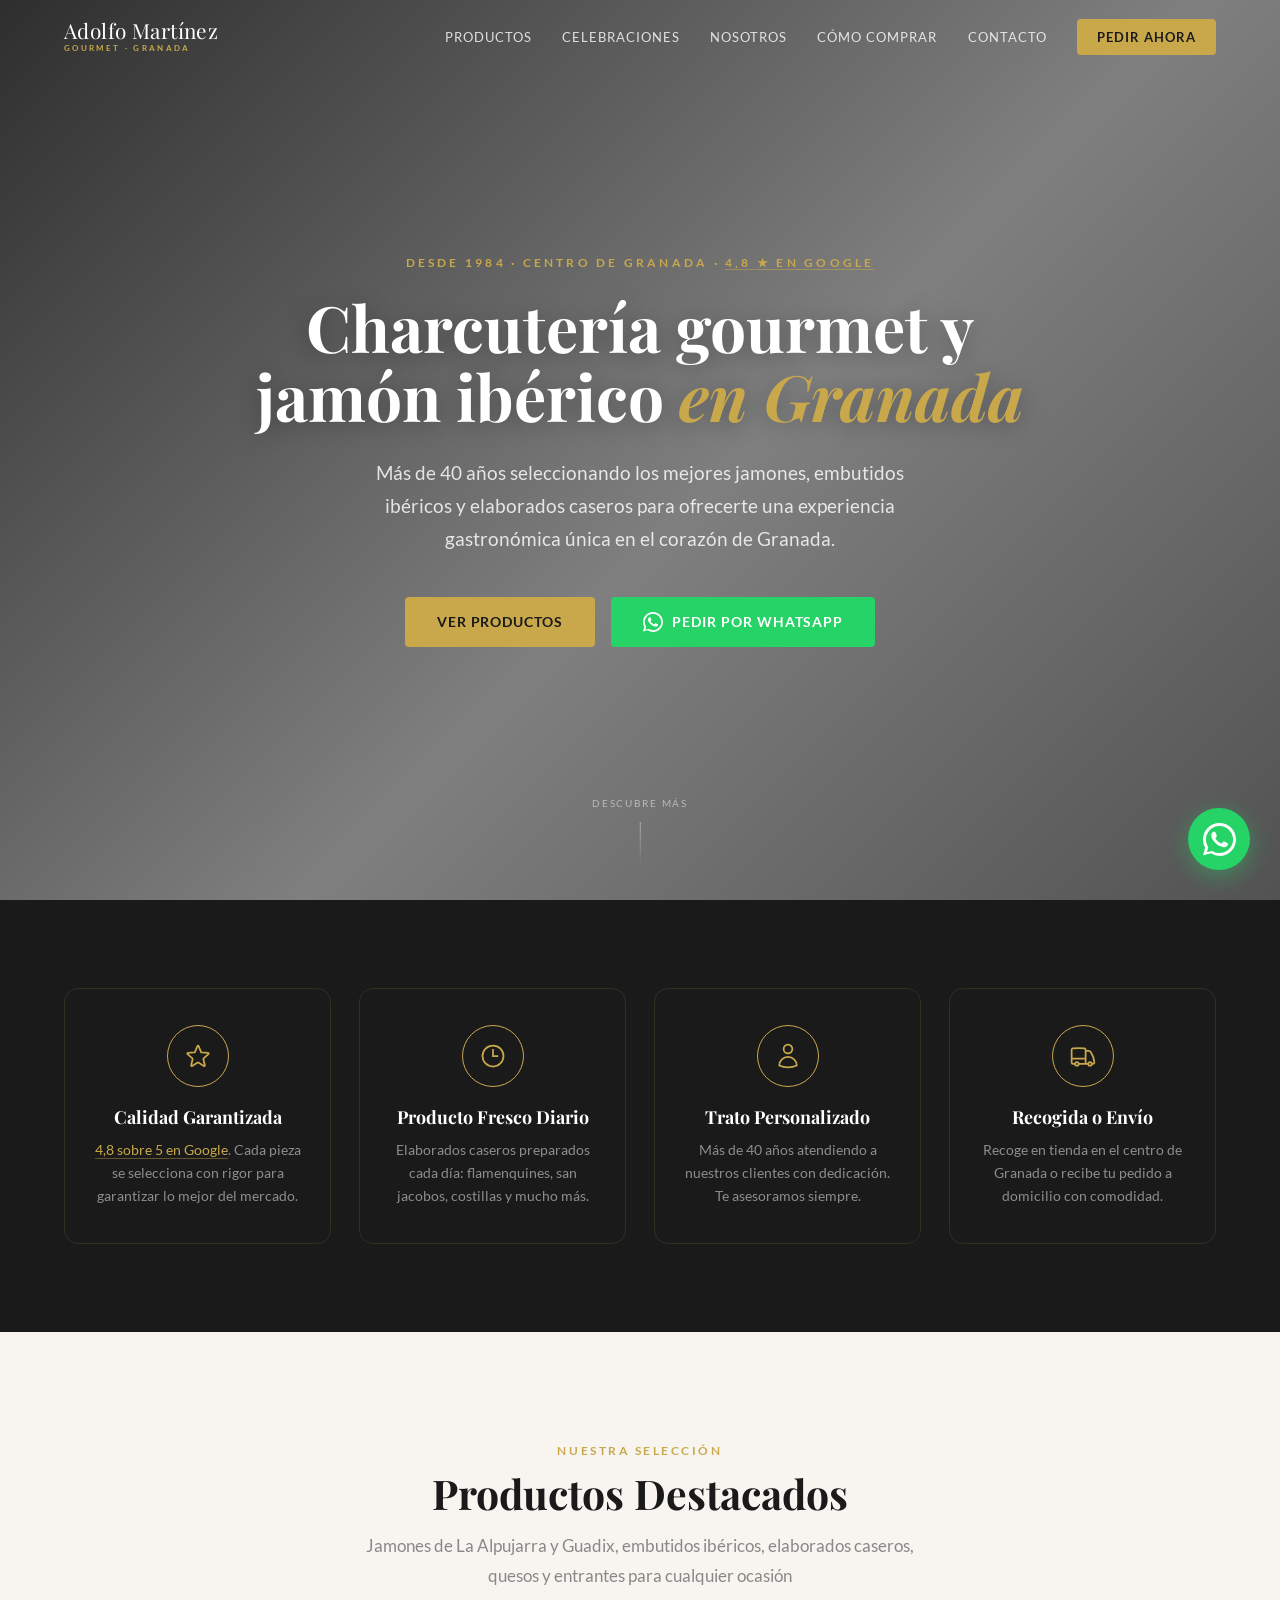
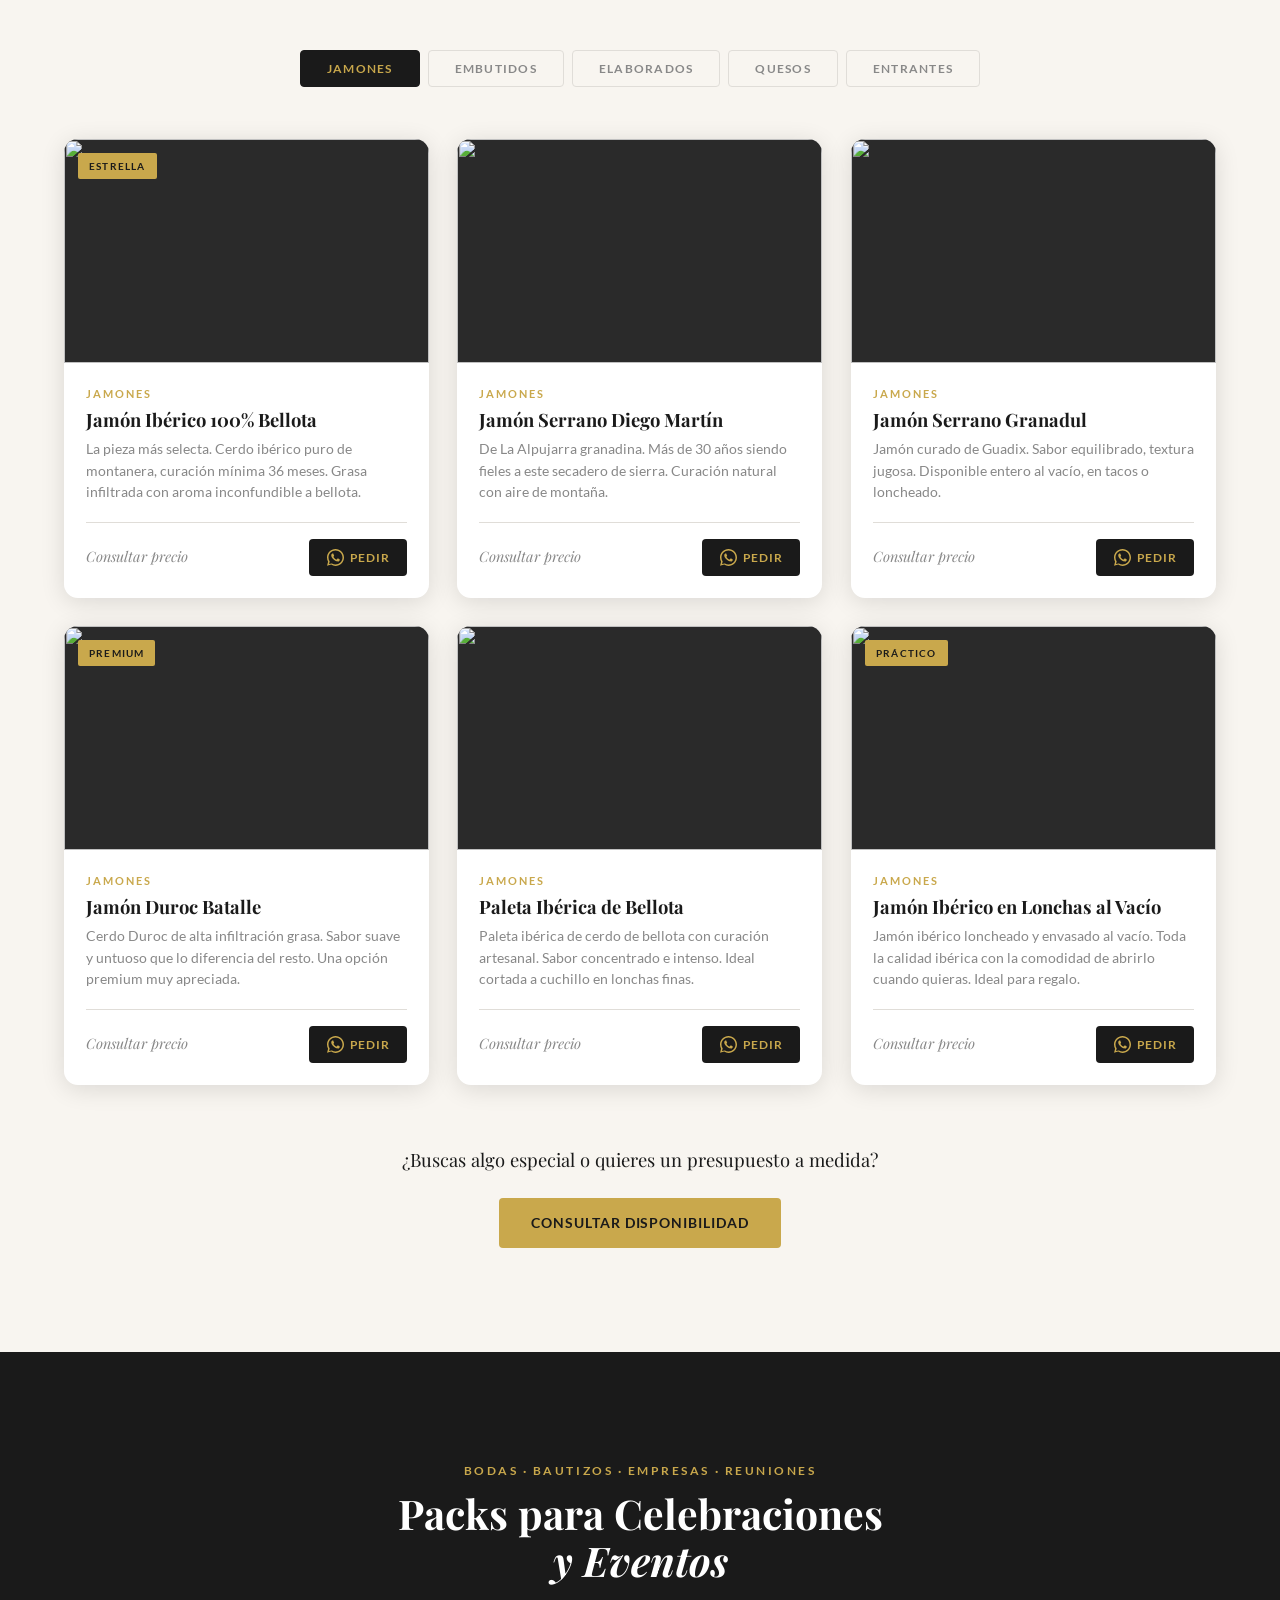
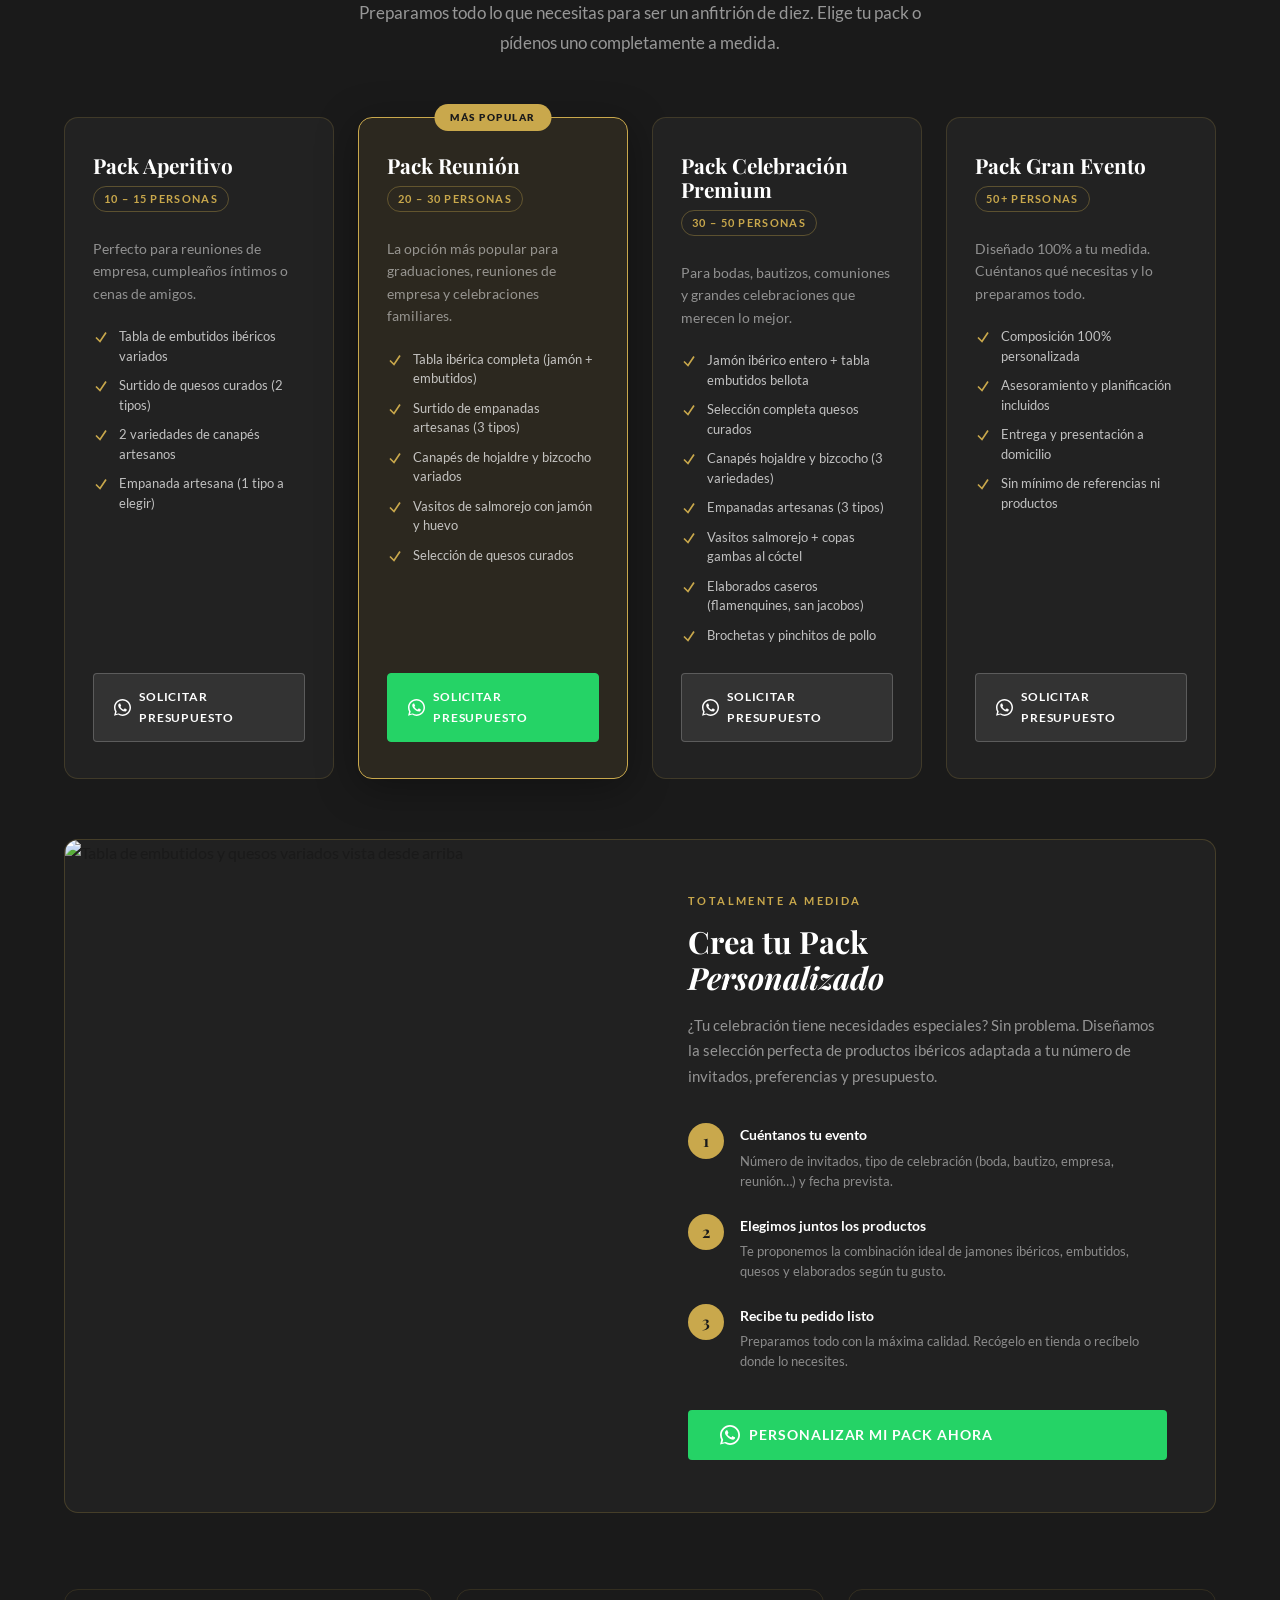
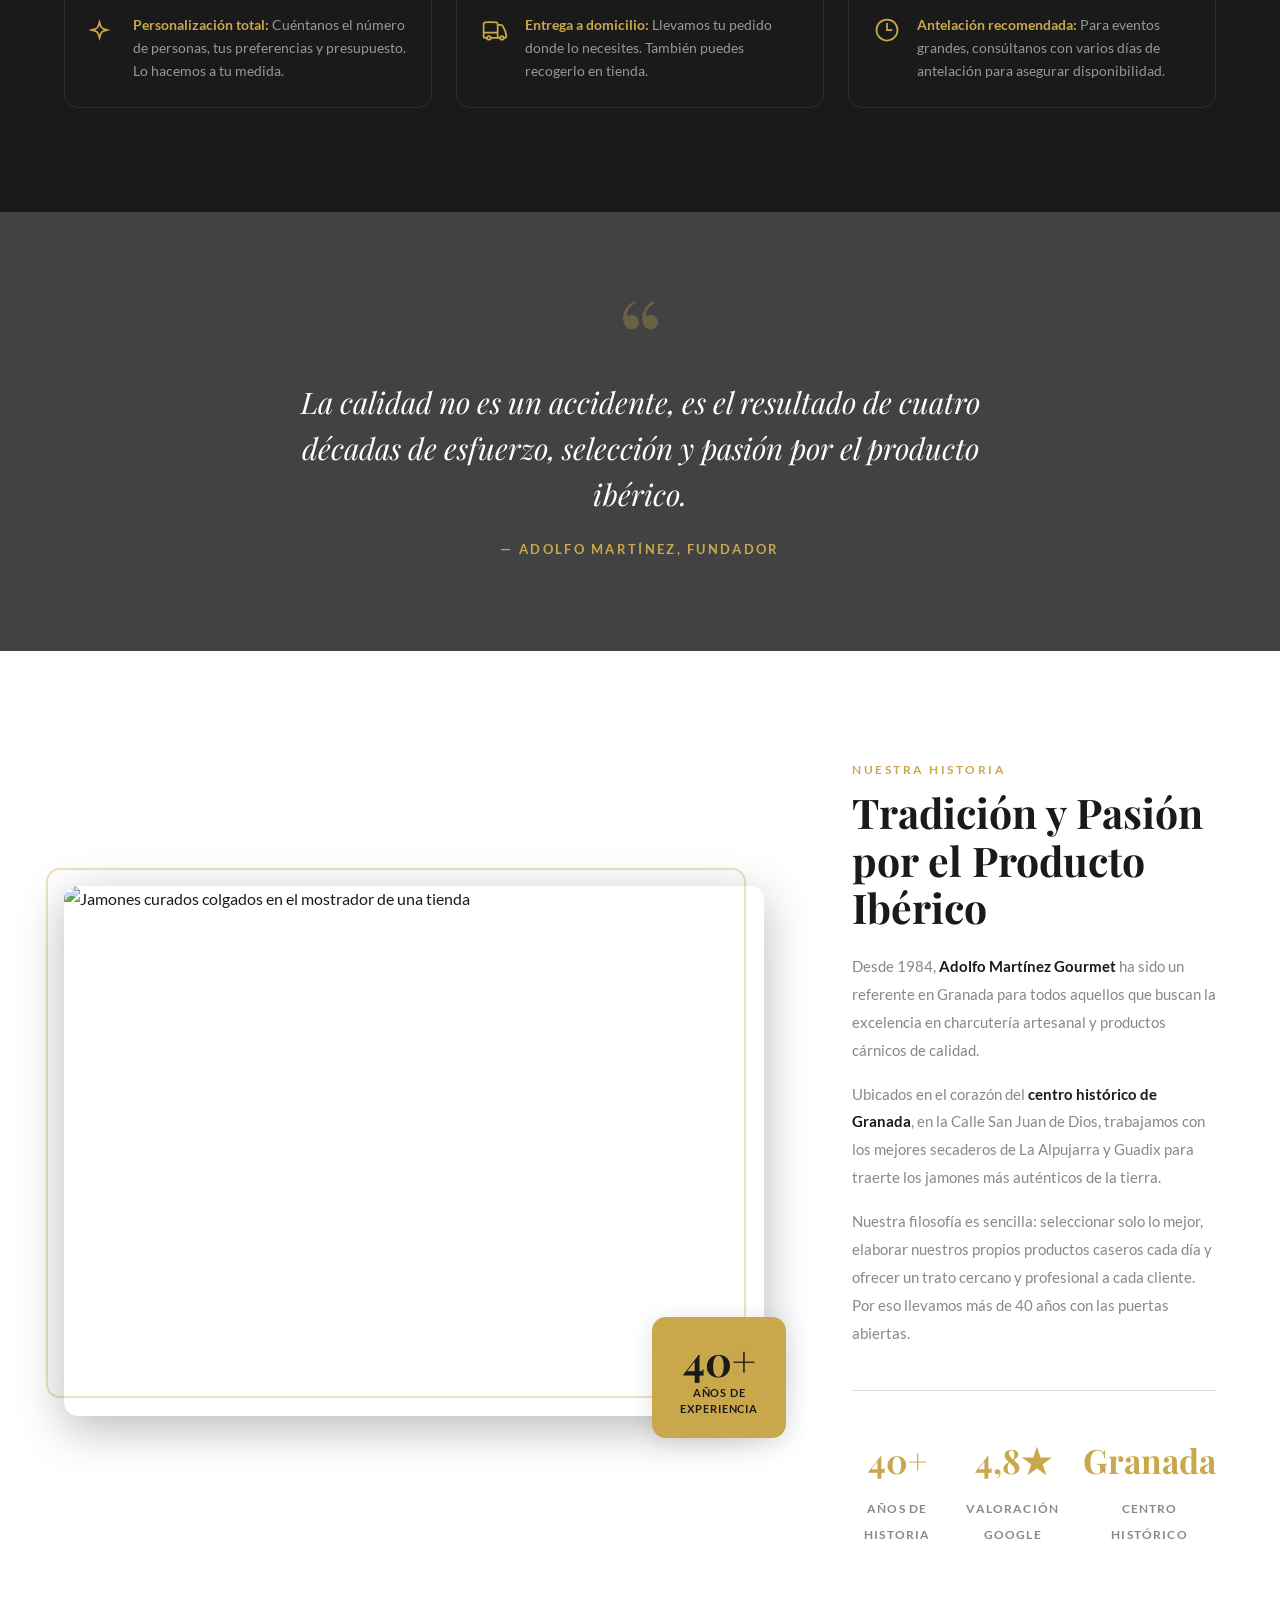
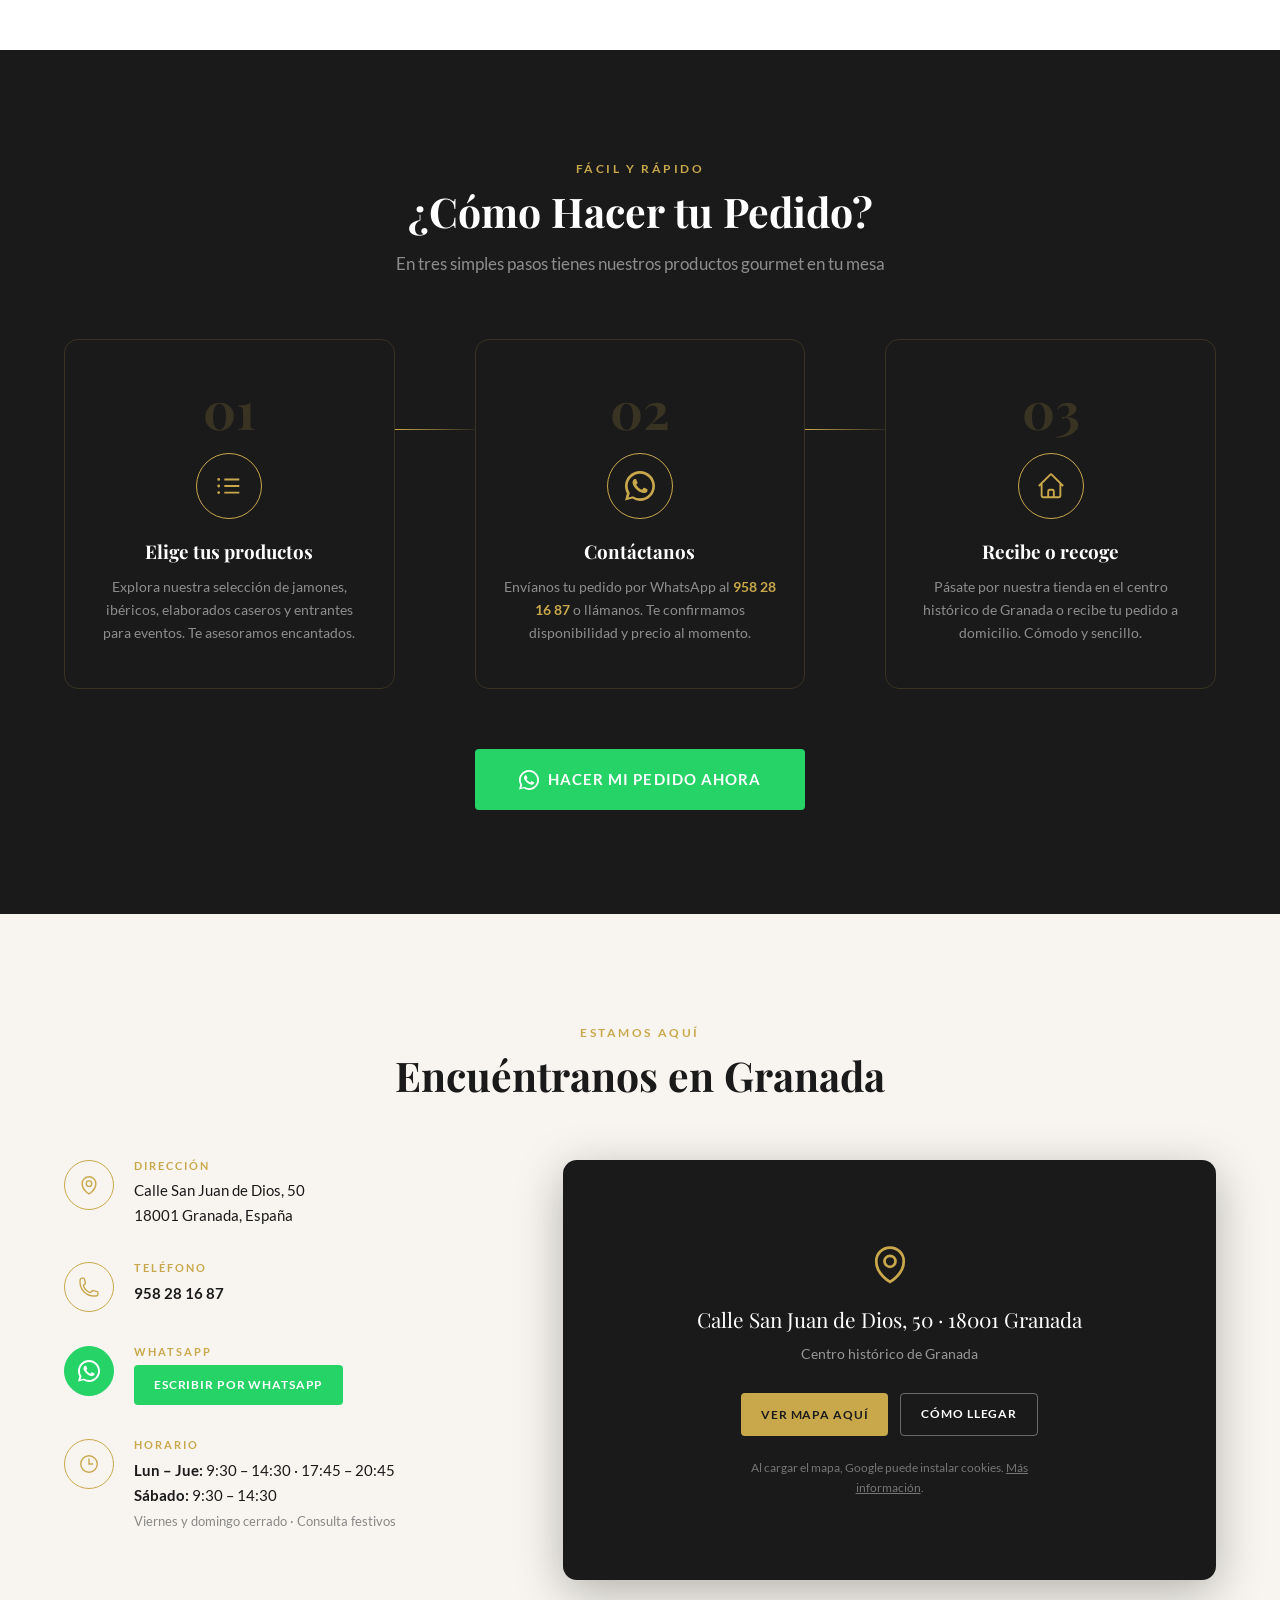
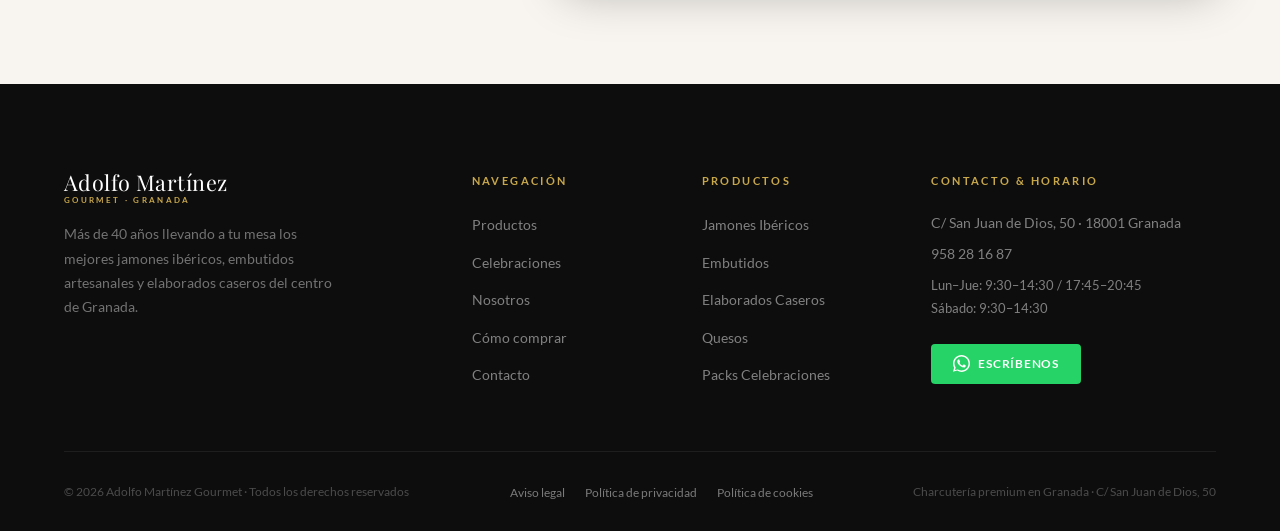
==== index.html @ f03e035b "Add files via upload" ====
<!DOCTYPE html>
<html lang="es">
<head>
    <meta charset="UTF-8">
    <meta name="viewport" content="width=device-width, initial-scale=1.0">
    <meta name="description" content="Charcutería Adolfo Martínez Gourmet – Más de 40 años ofreciendo los mejores productos ibéricos y cárnicos en el corazón de Granada. Jamón ibérico, embutidos, elaborados y packs para celebraciones.">
    <meta property="og:title" content="Adolfo Martínez Gourmet | Charcutería Premium en Granada">
    <meta property="og:description" content="Más de 40 años seleccionando los mejores productos ibéricos en Granada. Jamones, embutidos, elaborados caseros y packs para eventos. Pedidos por WhatsApp.">
    <meta property="og:type" content="website">
    <title>Adolfo Martínez Gourmet | Charcutería Premium en Granada</title>

    <link rel="preload" href="fonts/playfair-display.woff2" as="font" type="font/woff2" crossorigin>
    <link rel="preload" href="fonts/lato-400.woff2" as="font" type="font/woff2" crossorigin>
    <link rel="stylesheet" href="styles.css">
    <script>document.documentElement.classList.add('js');</script>

    <!--
      DATOS ESTRUCTURADOS (LocalBusiness) — DESACTIVADOS
      Activar solo cuando el cliente confirme que todos los datos son reales:
      nombre, dirección, teléfono, coordenadas y horario (sobre todo el viernes).
      Para activarlos, quita esta línea de comentario y la de cierre.
      Añade también "url" con el dominio definitivo e "image" con una foto real de la tienda.

    <script type="application/ld+json">
    {
      "@context": "https://schema.org",
      "@type": "ButcherShop",
      "name": "Adolfo Martínez Gourmet",
      "description": "Charcutería gourmet y jamón ibérico en el centro de Granada desde 1984.",
      "telephone": "+34958281687",
      "foundingDate": "1984",
      "address": {
        "@type": "PostalAddress",
        "streetAddress": "Calle San Juan de Dios, 50",
        "postalCode": "18001",
        "addressLocality": "Granada",
        "addressRegion": "Granada",
        "addressCountry": "ES"
      },
      "geo": { "@type": "GeoCoordinates", "latitude": 37.1773413, "longitude": -3.5985649 },
      "openingHoursSpecification": [
        { "@type": "OpeningHoursSpecification", "dayOfWeek": ["Monday","Tuesday","Wednesday","Thursday"], "opens": "09:30", "closes": "14:30" },
        { "@type": "OpeningHoursSpecification", "dayOfWeek": ["Monday","Tuesday","Wednesday","Thursday"], "opens": "17:45", "closes": "20:45" },
        { "@type": "OpeningHoursSpecification", "dayOfWeek": "Saturday", "opens": "09:30", "closes": "14:30" }
      ],
      "servesCuisine": "Ibérico",
      "priceRange": "€€"
    }
    </script>
    -->
</head>
<body>

    <svg width="0" height="0" style="position:absolute" aria-hidden="true">
        <symbol id="icon-wa" viewBox="0 0 24 24" fill="currentColor"><path d="M17.472 14.382c-.297-.149-1.758-.867-2.03-.967-.273-.099-.471-.148-.67.15-.197.297-.767.966-.94 1.164-.173.199-.347.223-.644.075-.297-.15-1.255-.463-2.39-1.475-.883-.788-1.48-1.761-1.653-2.059-.173-.297-.018-.458.13-.606.134-.133.298-.347.446-.52.149-.174.198-.298.298-.497.099-.198.05-.371-.025-.52-.075-.149-.669-1.612-.916-2.207-.242-.579-.487-.5-.669-.51-.173-.008-.371-.01-.57-.01-.198 0-.52.074-.792.372-.272.297-1.04 1.016-1.04 2.479 0 1.462 1.065 2.875 1.213 3.074.149.198 2.096 3.2 5.077 4.487.709.306 1.262.489 1.694.625.712.227 1.36.195 1.871.118.571-.085 1.758-.719 2.006-1.413.248-.694.248-1.289.173-1.413-.074-.124-.272-.198-.57-.347z"/><path d="M12 0C5.373 0 0 5.373 0 12c0 2.123.554 4.118 1.524 5.847L.057 23.5l5.817-1.525A11.943 11.943 0 0012 24c6.627 0 12-5.373 12-12S18.627 0 12 0zm0 21.894a9.884 9.884 0 01-5.043-1.381l-.361-.214-3.752.984.999-3.648-.235-.374A9.86 9.86 0 012.106 12C2.106 6.577 6.577 2.106 12 2.106S21.894 6.577 21.894 12 17.423 21.894 12 21.894z"/></symbol>
    </svg>

    <!-- ======================== NAVBAR ======================== -->
    <nav class="navbar" id="navbar">
        <div class="nav-container">
            <a href="#inicio" class="nav-logo">
                <span class="logo-text">Adolfo Martínez</span>
                <span class="logo-subtitle">GOURMET · GRANADA</span>
            </a>
            <ul class="nav-menu" id="navMenu">
                <li><a href="#productos">Productos</a></li>
                <li><a href="#celebraciones">Celebraciones</a></li>
                <li><a href="#nosotros">Nosotros</a></li>
                <li><a href="#como-comprar">Cómo Comprar</a></li>
                <li><a href="#contacto">Contacto</a></li>
                <li>
                    <a href="https://wa.me/34958281687?text=Hola%2C%20quisiera%20hacer%20un%20pedido%20en%20Adolfo%20Mart%C3%ADnez%20Gourmet" class="nav-cta" target="_blank" rel="noopener">
                        Pedir ahora
                    </a>
                </li>
            </ul>
            <button class="hamburger" id="hamburger" aria-label="Abrir menú" aria-expanded="false">
                <span></span><span></span><span></span>
            </button>
        </div>
    </nav>

    <!-- ======================== HERO ======================== -->
    <section class="hero" id="inicio">
        <div class="hero-overlay"></div>
        <div class="hero-content">
            <p class="hero-tag">Desde 1984 · Centro de Granada · <a href="https://www.google.com/maps/search/?api=1&amp;query=Adolfo+Mart%C3%ADnez+Gourmet%2C+Calle+San+Juan+de+Dios+50%2C+Granada" target="_blank" rel="noopener">4,8 ★ en Google</a></p>
            <h1 class="hero-title">Charcutería gourmet y jamón ibérico <em>en Granada</em></h1>
            <p class="hero-subtitle">Más de 40 años seleccionando los mejores jamones, embutidos ibéricos y elaborados caseros para ofrecerte una experiencia gastronómica única en el corazón de Granada.</p>
            <div class="hero-buttons">
                <a href="#productos" class="btn btn-primary">Ver productos</a>
                <a href="https://wa.me/34958281687?text=Hola%2C%20quisiera%20hacer%20un%20pedido" class="btn btn-whatsapp" target="_blank" rel="noopener">
                    <svg viewBox="0 0 24 24" fill="currentColor" aria-hidden="true"><path d="M17.472 14.382c-.297-.149-1.758-.867-2.03-.967-.273-.099-.471-.148-.67.15-.197.297-.767.966-.94 1.164-.173.199-.347.223-.644.075-.297-.15-1.255-.463-2.39-1.475-.883-.788-1.48-1.761-1.653-2.059-.173-.297-.018-.458.13-.606.134-.133.298-.347.446-.52.149-.174.198-.298.298-.497.099-.198.05-.371-.025-.52-.075-.149-.669-1.612-.916-2.207-.242-.579-.487-.5-.669-.51-.173-.008-.371-.01-.57-.01-.198 0-.52.074-.792.372-.272.297-1.04 1.016-1.04 2.479 0 1.462 1.065 2.875 1.213 3.074.149.198 2.096 3.2 5.077 4.487.709.306 1.262.489 1.694.625.712.227 1.36.195 1.871.118.571-.085 1.758-.719 2.006-1.413.248-.694.248-1.289.173-1.413-.074-.124-.272-.198-.57-.347z"/><path d="M12 0C5.373 0 0 5.373 0 12c0 2.123.554 4.118 1.524 5.847L.057 23.5l5.817-1.525A11.943 11.943 0 0012 24c6.627 0 12-5.373 12-12S18.627 0 12 0zm0 21.894a9.884 9.884 0 01-5.043-1.381l-.361-.214-3.752.984.999-3.648-.235-.374A9.86 9.86 0 012.106 12C2.106 6.577 6.577 2.106 12 2.106S21.894 6.577 21.894 12 17.423 21.894 12 21.894z"/></svg>
                    Pedir por WhatsApp
                </a>
            </div>
        </div>
        <div class="hero-scroll" aria-hidden="true">
            <span>Descubre más</span>
            <div class="scroll-line"></div>
        </div>
    </section>

    <!-- ======================== BENEFICIOS ======================== -->
    <section class="beneficios" aria-labelledby="beneficios-titulo">
        <div class="container">
            <h2 id="beneficios-titulo" class="visually-hidden">Por qué elegirnos</h2>
            <div class="beneficios-grid">
                <div class="beneficio-item">
                    <div class="beneficio-icon" aria-hidden="true">
                        <svg viewBox="0 0 24 24" fill="none" stroke="currentColor" stroke-width="1.5"><path d="M11.48 3.499a.562.562 0 011.04 0l2.125 5.111a.563.563 0 00.475.345l5.518.442c.499.04.701.663.321.988l-4.204 3.602a.563.563 0 00-.182.557l1.285 5.385a.562.562 0 01-.84.61l-4.725-2.885a.563.563 0 00-.586 0L6.982 20.54a.562.562 0 01-.84-.61l1.285-5.386a.562.562 0 00-.182-.557l-4.204-3.602a.563.563 0 01.321-.988l5.518-.442a.563.563 0 00.475-.345L11.48 3.5z"/></svg>
                    </div>
                    <h3>Calidad Garantizada</h3>
                    <p><a href="https://www.google.com/maps/search/?api=1&amp;query=Adolfo+Mart%C3%ADnez+Gourmet%2C+Calle+San+Juan+de+Dios+50%2C+Granada" target="_blank" rel="noopener">4,8 sobre 5 en Google</a>. Cada pieza se selecciona con rigor para garantizar lo mejor del mercado.</p>
                </div>
                <div class="beneficio-item">
                    <div class="beneficio-icon" aria-hidden="true">
                        <svg viewBox="0 0 24 24" fill="none" stroke="currentColor" stroke-width="1.5"><path d="M12 6v6h4.5m4.5 0a9 9 0 11-18 0 9 9 0 0118 0z"/></svg>
                    </div>
                    <h3>Producto Fresco Diario</h3>
                    <p>Elaborados caseros preparados cada día: flamenquines, san jacobos, costillas y mucho más.</p>
                </div>
                <div class="beneficio-item">
                    <div class="beneficio-icon" aria-hidden="true">
                        <svg viewBox="0 0 24 24" fill="none" stroke="currentColor" stroke-width="1.5"><path d="M15.75 6a3.75 3.75 0 11-7.5 0 3.75 3.75 0 017.5 0zM4.501 20.118a7.5 7.5 0 0114.998 0A17.933 17.933 0 0112 21.75c-2.676 0-5.216-.584-7.499-1.632z"/></svg>
                    </div>
                    <h3>Trato Personalizado</h3>
                    <p>Más de 40 años atendiendo a nuestros clientes con dedicación. Te asesoramos siempre.</p>
                </div>
                <div class="beneficio-item">
                    <div class="beneficio-icon" aria-hidden="true">
                        <svg viewBox="0 0 24 24" fill="none" stroke="currentColor" stroke-width="1.5"><path d="M8.25 18.75a1.5 1.5 0 01-3 0m3 0a1.5 1.5 0 00-3 0m3 0h6m-9 0H3.375a1.125 1.125 0 01-1.125-1.125V14.25m17.25 4.5a1.5 1.5 0 01-3 0m3 0a1.5 1.5 0 00-3 0m3 0h1.125c.621 0 1.129-.504 1.09-1.124a17.902 17.902 0 00-3.213-9.193 2.056 2.056 0 00-1.58-.86H14.25M16.5 18.75h-2.25m0-11.177v-.958c0-.568-.422-1.048-.987-1.106a48.554 48.554 0 00-10.026 0 1.106 1.106 0 00-.987 1.106v7.635m12-6.677v6.677m0 4.5v-4.5m0 0h-12"/></svg>
                    </div>
                    <h3>Recogida o Envío</h3>
                    <p>Recoge en tienda en el centro de Granada o recibe tu pedido a domicilio con comodidad.</p>
                </div>
            </div>
        </div>
    </section>

    <!-- ======================== PRODUCTOS ======================== -->
    <section class="productos" id="productos">
        <div class="container">
            <div class="section-header">
                <span class="section-tag">Nuestra selección</span>
                <h2 class="section-title">Productos Destacados</h2>
                <p class="section-subtitle">Jamones de La Alpujarra y Guadix, embutidos ibéricos, elaborados caseros, quesos y entrantes para cualquier ocasión</p>
            </div>

            <div class="productos-tabs" role="tablist" aria-label="Categorías de productos">
                <button class="tab-btn active" id="tab-jamones" data-tab="jamones" role="tab" aria-selected="true" aria-controls="panel-jamones">Jamones</button>
                <button class="tab-btn" id="tab-embutidos" data-tab="embutidos" role="tab" aria-selected="false" aria-controls="panel-embutidos" tabindex="-1">Embutidos</button>
                <button class="tab-btn" id="tab-elaborados" data-tab="elaborados" role="tab" aria-selected="false" aria-controls="panel-elaborados" tabindex="-1">Elaborados</button>
                <button class="tab-btn" id="tab-quesos" data-tab="quesos" role="tab" aria-selected="false" aria-controls="panel-quesos" tabindex="-1">Quesos</button>
                <button class="tab-btn" id="tab-entrantes" data-tab="entrantes" role="tab" aria-selected="false" aria-controls="panel-entrantes" tabindex="-1">Entrantes</button>
            </div>

            <div class="productos-grid is-active" id="panel-jamones" role="tabpanel" aria-labelledby="tab-jamones">
                <article class="producto-card" style="animation-delay:0.00s">
                    <div class="producto-img-wrapper">
                        <img class="producto-img" src="https://images.unsplash.com/photo-1572788493895-3a9a445fe36e?w=520&q=82" alt="" loading="lazy" width="520" height="224">
                        <span class="producto-badge">Estrella</span>
                    </div>
                    <div class="producto-info">
                        <p class="producto-categoria">Jamones</p>
                        <h3 class="producto-nombre">Jamón Ibérico 100% Bellota</h3>
                        <p class="producto-descripcion">La pieza más selecta. Cerdo ibérico puro de montanera, curación mínima 36 meses. Grasa infiltrada con aroma inconfundible a bellota.</p>
                        <div class="producto-footer">
                            <span class="producto-precio">Consultar precio</span>
                            <a href="https://wa.me/34958281687?text=Hola%2C%20me%20interesa%20%22Jam%C3%B3n%20Ib%C3%A9rico%20100%25%20Bellota%22.%20%C2%BFPueden%20informarme%20sobre%20precio%20y%20disponibilidad%3F" class="producto-btn" target="_blank" rel="noopener" aria-label="Pedir Jamón Ibérico 100% Bellota por WhatsApp"><svg class="icon-wa-sm" aria-hidden="true"><use href="#icon-wa"/></svg> Pedir</a>
                        </div>
                    </div>
                </article>
                <article class="producto-card" style="animation-delay:0.08s">
                    <div class="producto-img-wrapper">
                        <img class="producto-img" src="https://images.unsplash.com/photo-1610995961454-1862ae1ee65b?w=520&q=82" alt="" loading="lazy" width="520" height="224">
                    </div>
                    <div class="producto-info">
                        <p class="producto-categoria">Jamones</p>
                        <h3 class="producto-nombre">Jamón Serrano Diego Martín</h3>
                        <p class="producto-descripcion">De La Alpujarra granadina. Más de 30 años siendo fieles a este secadero de sierra. Curación natural con aire de montaña.</p>
                        <div class="producto-footer">
                            <span class="producto-precio">Consultar precio</span>
                            <a href="https://wa.me/34958281687?text=Hola%2C%20me%20interesa%20%22Jam%C3%B3n%20Serrano%20Diego%20Mart%C3%ADn%22.%20%C2%BFPueden%20informarme%20sobre%20precio%20y%20disponibilidad%3F" class="producto-btn" target="_blank" rel="noopener" aria-label="Pedir Jamón Serrano Diego Martín por WhatsApp"><svg class="icon-wa-sm" aria-hidden="true"><use href="#icon-wa"/></svg> Pedir</a>
                        </div>
                    </div>
                </article>
                <article class="producto-card" style="animation-delay:0.16s">
                    <div class="producto-img-wrapper">
                        <img class="producto-img" src="https://images.unsplash.com/photo-1625236602157-01a785251f0e?w=520&q=82" alt="" loading="lazy" width="520" height="224">
                    </div>
                    <div class="producto-info">
                        <p class="producto-categoria">Jamones</p>
                        <h3 class="producto-nombre">Jamón Serrano Granadul</h3>
                        <p class="producto-descripcion">Jamón curado de Guadix. Sabor equilibrado, textura jugosa. Disponible entero al vacío, en tacos o loncheado.</p>
                        <div class="producto-footer">
                            <span class="producto-precio">Consultar precio</span>
                            <a href="https://wa.me/34958281687?text=Hola%2C%20me%20interesa%20%22Jam%C3%B3n%20Serrano%20Granadul%22.%20%C2%BFPueden%20informarme%20sobre%20precio%20y%20disponibilidad%3F" class="producto-btn" target="_blank" rel="noopener" aria-label="Pedir Jamón Serrano Granadul por WhatsApp"><svg class="icon-wa-sm" aria-hidden="true"><use href="#icon-wa"/></svg> Pedir</a>
                        </div>
                    </div>
                </article>
                <article class="producto-card" style="animation-delay:0.24s">
                    <div class="producto-img-wrapper">
                        <img class="producto-img" src="https://images.unsplash.com/photo-1732565432358-a8c95bc24ea3?w=520&q=82" alt="" loading="lazy" width="520" height="224">
                        <span class="producto-badge">Premium</span>
                    </div>
                    <div class="producto-info">
                        <p class="producto-categoria">Jamones</p>
                        <h3 class="producto-nombre">Jamón Duroc Batalle</h3>
                        <p class="producto-descripcion">Cerdo Duroc de alta infiltración grasa. Sabor suave y untuoso que lo diferencia del resto. Una opción premium muy apreciada.</p>
                        <div class="producto-footer">
                            <span class="producto-precio">Consultar precio</span>
                            <a href="https://wa.me/34958281687?text=Hola%2C%20me%20interesa%20%22Jam%C3%B3n%20Duroc%20Batalle%22.%20%C2%BFPueden%20informarme%20sobre%20precio%20y%20disponibilidad%3F" class="producto-btn" target="_blank" rel="noopener" aria-label="Pedir Jamón Duroc Batalle por WhatsApp"><svg class="icon-wa-sm" aria-hidden="true"><use href="#icon-wa"/></svg> Pedir</a>
                        </div>
                    </div>
                </article>
                <article class="producto-card" style="animation-delay:0.32s">
                    <div class="producto-img-wrapper">
                        <img class="producto-img" src="https://images.unsplash.com/photo-1709790028365-d49ae1e20f53?w=520&q=82" alt="" loading="lazy" width="520" height="224">
                    </div>
                    <div class="producto-info">
                        <p class="producto-categoria">Jamones</p>
                        <h3 class="producto-nombre">Paleta Ibérica de Bellota</h3>
                        <p class="producto-descripcion">Paleta ibérica de cerdo de bellota con curación artesanal. Sabor concentrado e intenso. Ideal cortada a cuchillo en lonchas finas.</p>
                        <div class="producto-footer">
                            <span class="producto-precio">Consultar precio</span>
                            <a href="https://wa.me/34958281687?text=Hola%2C%20me%20interesa%20%22Paleta%20Ib%C3%A9rica%20de%20Bellota%22.%20%C2%BFPueden%20informarme%20sobre%20precio%20y%20disponibilidad%3F" class="producto-btn" target="_blank" rel="noopener" aria-label="Pedir Paleta Ibérica de Bellota por WhatsApp"><svg class="icon-wa-sm" aria-hidden="true"><use href="#icon-wa"/></svg> Pedir</a>
                        </div>
                    </div>
                </article>
                <article class="producto-card" style="animation-delay:0.40s">
                    <div class="producto-img-wrapper">
                        <img class="producto-img" src="https://images.unsplash.com/photo-1460122109654-7e46ab4fc9b9?w=520&q=82" alt="" loading="lazy" width="520" height="224">
                        <span class="producto-badge">Práctico</span>
                    </div>
                    <div class="producto-info">
                        <p class="producto-categoria">Jamones</p>
                        <h3 class="producto-nombre">Jamón Ibérico en Lonchas al Vacío</h3>
                        <p class="producto-descripcion">Jamón ibérico loncheado y envasado al vacío. Toda la calidad ibérica con la comodidad de abrirlo cuando quieras. Ideal para regalo.</p>
                        <div class="producto-footer">
                            <span class="producto-precio">Consultar precio</span>
                            <a href="https://wa.me/34958281687?text=Hola%2C%20me%20interesa%20%22Jam%C3%B3n%20Ib%C3%A9rico%20en%20Lonchas%20al%20Vac%C3%ADo%22.%20%C2%BFPueden%20informarme%20sobre%20precio%20y%20disponibilidad%3F" class="producto-btn" target="_blank" rel="noopener" aria-label="Pedir Jamón Ibérico en Lonchas al Vacío por WhatsApp"><svg class="icon-wa-sm" aria-hidden="true"><use href="#icon-wa"/></svg> Pedir</a>
                        </div>
                    </div>
                </article>
            </div>
            <div class="productos-grid" id="panel-embutidos" role="tabpanel" aria-labelledby="tab-embutidos">
                <article class="producto-card" style="animation-delay:0.00s">
                    <div class="producto-img-wrapper">
                        <img class="producto-img" src="https://images.unsplash.com/photo-1688895061981-4f7b10d4e4da?w=520&q=82" alt="" loading="lazy" width="520" height="224">
                        <span class="producto-badge">Premium</span>
                    </div>
                    <div class="producto-info">
                        <p class="producto-categoria">Embutidos Ibéricos</p>
                        <h3 class="producto-nombre">Lomo Ibérico de Bellota</h3>
                        <p class="producto-descripcion">Lomo embuchado de cerdo ibérico 100% de montanera. Curación artesanal que potencia aroma y sabor. La estrella de nuestra sección ibérica.</p>
                        <div class="producto-footer">
                            <span class="producto-precio">Consultar precio</span>
                            <a href="https://wa.me/34958281687?text=Hola%2C%20me%20interesa%20%22Lomo%20Ib%C3%A9rico%20de%20Bellota%22.%20%C2%BFPueden%20informarme%20sobre%20precio%20y%20disponibilidad%3F" class="producto-btn" target="_blank" rel="noopener" aria-label="Pedir Lomo Ibérico de Bellota por WhatsApp"><svg class="icon-wa-sm" aria-hidden="true"><use href="#icon-wa"/></svg> Pedir</a>
                        </div>
                    </div>
                </article>
                <article class="producto-card" style="animation-delay:0.08s">
                    <div class="producto-img-wrapper">
                        <img class="producto-img" src="https://images.unsplash.com/photo-1695606392727-d8b959879721?w=520&q=82" alt="" loading="lazy" width="520" height="224">
                    </div>
                    <div class="producto-info">
                        <p class="producto-categoria">Embutidos Ibéricos</p>
                        <h3 class="producto-nombre">Lomo Embuchado Ibérico</h3>
                        <p class="producto-descripcion">Lomo de cerdo ibérico de cebo, embuchado con pimentón y ajo. Sabor intenso y textura firme. Perfecto en tabla o a rodajas finas.</p>
                        <div class="producto-footer">
                            <span class="producto-precio">Consultar precio</span>
                            <a href="https://wa.me/34958281687?text=Hola%2C%20me%20interesa%20%22Lomo%20Embuchado%20Ib%C3%A9rico%22.%20%C2%BFPueden%20informarme%20sobre%20precio%20y%20disponibilidad%3F" class="producto-btn" target="_blank" rel="noopener" aria-label="Pedir Lomo Embuchado Ibérico por WhatsApp"><svg class="icon-wa-sm" aria-hidden="true"><use href="#icon-wa"/></svg> Pedir</a>
                        </div>
                    </div>
                </article>
                <article class="producto-card" style="animation-delay:0.16s">
                    <div class="producto-img-wrapper">
                        <img class="producto-img" src="https://images.unsplash.com/photo-1460122109654-7e46ab4fc9b9?w=520&q=82" alt="" loading="lazy" width="520" height="224">
                        <span class="producto-badge">Gourmet</span>
                    </div>
                    <div class="producto-info">
                        <p class="producto-categoria">Embutidos Ibéricos</p>
                        <h3 class="producto-nombre">Embutido Ibérico Variado — Chacinas Castillo</h3>
                        <p class="producto-descripcion">Selección de chorizo, salchichón y morcón ibérico. Elaborados con receta tradicional, sin conservantes artificiales.</p>
                        <div class="producto-footer">
                            <span class="producto-precio">Consultar precio</span>
                            <a href="https://wa.me/34958281687?text=Hola%2C%20me%20interesa%20%22Embutido%20Ib%C3%A9rico%20Variado%20%E2%80%94%20Chacinas%20Castillo%22.%20%C2%BFPueden%20informarme%20sobre%20precio%20y%20disponibilidad%3F" class="producto-btn" target="_blank" rel="noopener" aria-label="Pedir Embutido Ibérico Variado — Chacinas Castillo por WhatsApp"><svg class="icon-wa-sm" aria-hidden="true"><use href="#icon-wa"/></svg> Pedir</a>
                        </div>
                    </div>
                </article>
                <article class="producto-card" style="animation-delay:0.24s">
                    <div class="producto-img-wrapper">
                        <img class="producto-img" src="https://images.unsplash.com/photo-1688895061981-4f7b10d4e4da?w=520&q=82" alt="" loading="lazy" width="520" height="224">
                    </div>
                    <div class="producto-info">
                        <p class="producto-categoria">Embutidos Ibéricos</p>
                        <h3 class="producto-nombre">Chorizo Ibérico Extra</h3>
                        <p class="producto-descripcion">Chorizo de cerdo ibérico curado con pimentón de la Vera y especias naturales. Sabor ahumado y picante suave. Excelente en tabla.</p>
                        <div class="producto-footer">
                            <span class="producto-precio">Consultar precio</span>
                            <a href="https://wa.me/34958281687?text=Hola%2C%20me%20interesa%20%22Chorizo%20Ib%C3%A9rico%20Extra%22.%20%C2%BFPueden%20informarme%20sobre%20precio%20y%20disponibilidad%3F" class="producto-btn" target="_blank" rel="noopener" aria-label="Pedir Chorizo Ibérico Extra por WhatsApp"><svg class="icon-wa-sm" aria-hidden="true"><use href="#icon-wa"/></svg> Pedir</a>
                        </div>
                    </div>
                </article>
                <article class="producto-card" style="animation-delay:0.32s">
                    <div class="producto-img-wrapper">
                        <img class="producto-img" src="https://images.unsplash.com/photo-1678572823447-45fc146df43c?w=520&q=82" alt="" loading="lazy" width="520" height="224">
                    </div>
                    <div class="producto-info">
                        <p class="producto-categoria">Embutidos Ibéricos</p>
                        <h3 class="producto-nombre">Morcón Ibérico</h3>
                        <p class="producto-descripcion">Embutido ibérico elaborado con los mejores cortes del cerdo, especiado y curado en tripa natural. Textura gruesa y sabor profundo.</p>
                        <div class="producto-footer">
                            <span class="producto-precio">Consultar precio</span>
                            <a href="https://wa.me/34958281687?text=Hola%2C%20me%20interesa%20%22Morc%C3%B3n%20Ib%C3%A9rico%22.%20%C2%BFPueden%20informarme%20sobre%20precio%20y%20disponibilidad%3F" class="producto-btn" target="_blank" rel="noopener" aria-label="Pedir Morcón Ibérico por WhatsApp"><svg class="icon-wa-sm" aria-hidden="true"><use href="#icon-wa"/></svg> Pedir</a>
                        </div>
                    </div>
                </article>
                <article class="producto-card" style="animation-delay:0.40s">
                    <div class="producto-img-wrapper">
                        <img class="producto-img" src="https://images.unsplash.com/photo-1695606392727-d8b959879721?w=520&q=82" alt="" loading="lazy" width="520" height="224">
                        <span class="producto-badge">Temporada</span>
                    </div>
                    <div class="producto-info">
                        <p class="producto-categoria">Embutidos Ibéricos</p>
                        <h3 class="producto-nombre">Surtido Embutidos Navideños</h3>
                        <p class="producto-descripcion">Selección especial de temporada: ibéricos curados, lomo y embutidos artesanos. Ideal para regalar o para disfrutar en familia.</p>
                        <div class="producto-footer">
                            <span class="producto-precio">Consultar precio</span>
                            <a href="https://wa.me/34958281687?text=Hola%2C%20me%20interesa%20%22Surtido%20Embutidos%20Navide%C3%B1os%22.%20%C2%BFPueden%20informarme%20sobre%20precio%20y%20disponibilidad%3F" class="producto-btn" target="_blank" rel="noopener" aria-label="Pedir Surtido Embutidos Navideños por WhatsApp"><svg class="icon-wa-sm" aria-hidden="true"><use href="#icon-wa"/></svg> Pedir</a>
                        </div>
                    </div>
                </article>
            </div>
            <div class="productos-grid" id="panel-elaborados" role="tabpanel" aria-labelledby="tab-elaborados">
                <article class="producto-card" style="animation-delay:0.00s">
                    <div class="producto-img-wrapper">
                        <img class="producto-img" src="https://images.unsplash.com/photo-1621996346565-e3dbc646d9a9?w=520&q=82" alt="" loading="lazy" width="520" height="224">
                        <span class="producto-badge">Casero</span>
                    </div>
                    <div class="producto-info">
                        <p class="producto-categoria">Elaborados Caseros</p>
                        <h3 class="producto-nombre">Flamenquines Caseros</h3>
                        <p class="producto-descripcion">Lomo de cerdo, jamón y queso rebozados a mano. Un clásico granadino en versión artesanal. Elaboración diaria, listos para freír.</p>
                        <div class="producto-footer">
                            <span class="producto-precio">Consultar precio</span>
                            <a href="https://wa.me/34958281687?text=Hola%2C%20me%20interesa%20%22Flamenquines%20Caseros%22.%20%C2%BFPueden%20informarme%20sobre%20precio%20y%20disponibilidad%3F" class="producto-btn" target="_blank" rel="noopener" aria-label="Pedir Flamenquines Caseros por WhatsApp"><svg class="icon-wa-sm" aria-hidden="true"><use href="#icon-wa"/></svg> Pedir</a>
                        </div>
                    </div>
                </article>
                <article class="producto-card" style="animation-delay:0.08s">
                    <div class="producto-img-wrapper">
                        <img class="producto-img" src="https://images.unsplash.com/photo-1565299624946-b28f40a0ae38?w=520&q=82" alt="" loading="lazy" width="520" height="224">
                        <span class="producto-badge">Casero</span>
                    </div>
                    <div class="producto-info">
                        <p class="producto-categoria">Elaborados Caseros</p>
                        <h3 class="producto-nombre">San Jacobos Caseros</h3>
                        <p class="producto-descripcion">Rellenos de jamón york y queso, empanados en pan rallado artesano. Producto diario, siempre fresco. Listos para freír en minutos.</p>
                        <div class="producto-footer">
                            <span class="producto-precio">Consultar precio</span>
                            <a href="https://wa.me/34958281687?text=Hola%2C%20me%20interesa%20%22San%20Jacobos%20Caseros%22.%20%C2%BFPueden%20informarme%20sobre%20precio%20y%20disponibilidad%3F" class="producto-btn" target="_blank" rel="noopener" aria-label="Pedir San Jacobos Caseros por WhatsApp"><svg class="icon-wa-sm" aria-hidden="true"><use href="#icon-wa"/></svg> Pedir</a>
                        </div>
                    </div>
                </article>
                <article class="producto-card" style="animation-delay:0.16s">
                    <div class="producto-img-wrapper">
                        <img class="producto-img" src="https://images.unsplash.com/photo-1558030006-450675393462?w=520&q=82" alt="" loading="lazy" width="520" height="224">
                    </div>
                    <div class="producto-info">
                        <p class="producto-categoria">Elaborados Caseros</p>
                        <h3 class="producto-nombre">Cachopo de Ternera Casero</h3>
                        <p class="producto-descripcion">Filete de ternera relleno de jamón serrano y queso, empanado a mano. Ración generosa ideal para compartir en familia.</p>
                        <div class="producto-footer">
                            <span class="producto-precio">Consultar precio</span>
                            <a href="https://wa.me/34958281687?text=Hola%2C%20me%20interesa%20%22Cachopo%20de%20Ternera%20Casero%22.%20%C2%BFPueden%20informarme%20sobre%20precio%20y%20disponibilidad%3F" class="producto-btn" target="_blank" rel="noopener" aria-label="Pedir Cachopo de Ternera Casero por WhatsApp"><svg class="icon-wa-sm" aria-hidden="true"><use href="#icon-wa"/></svg> Pedir</a>
                        </div>
                    </div>
                </article>
                <article class="producto-card" style="animation-delay:0.24s">
                    <div class="producto-img-wrapper">
                        <img class="producto-img" src="https://images.unsplash.com/photo-1529193591184-b1d58069ecdd?w=520&q=82" alt="" loading="lazy" width="520" height="224">
                        <span class="producto-badge">Popular</span>
                    </div>
                    <div class="producto-info">
                        <p class="producto-categoria">Elaborados Caseros</p>
                        <h3 class="producto-nombre">Costillas a la Miel</h3>
                        <p class="producto-descripcion">Costillas de cerdo marinadas con nuestra receta especial de miel y especias. Solo al horno y el resultado es impresionante.</p>
                        <div class="producto-footer">
                            <span class="producto-precio">Consultar precio</span>
                            <a href="https://wa.me/34958281687?text=Hola%2C%20me%20interesa%20%22Costillas%20a%20la%20Miel%22.%20%C2%BFPueden%20informarme%20sobre%20precio%20y%20disponibilidad%3F" class="producto-btn" target="_blank" rel="noopener" aria-label="Pedir Costillas a la Miel por WhatsApp"><svg class="icon-wa-sm" aria-hidden="true"><use href="#icon-wa"/></svg> Pedir</a>
                        </div>
                    </div>
                </article>
                <article class="producto-card" style="animation-delay:0.32s">
                    <div class="producto-img-wrapper">
                        <img class="producto-img" src="https://images.unsplash.com/photo-1527477396000-e27163b481c2?w=520&q=82" alt="" loading="lazy" width="520" height="224">
                    </div>
                    <div class="producto-info">
                        <p class="producto-categoria">Elaborados Caseros</p>
                        <h3 class="producto-nombre">Alitas Barbacoa</h3>
                        <p class="producto-descripcion">Alitas de pollo marinadas en salsa barbacoa artesanal. Horno o plancha. Sin colorantes ni conservantes añadidos.</p>
                        <div class="producto-footer">
                            <span class="producto-precio">Consultar precio</span>
                            <a href="https://wa.me/34958281687?text=Hola%2C%20me%20interesa%20%22Alitas%20Barbacoa%22.%20%C2%BFPueden%20informarme%20sobre%20precio%20y%20disponibilidad%3F" class="producto-btn" target="_blank" rel="noopener" aria-label="Pedir Alitas Barbacoa por WhatsApp"><svg class="icon-wa-sm" aria-hidden="true"><use href="#icon-wa"/></svg> Pedir</a>
                        </div>
                    </div>
                </article>
                <article class="producto-card" style="animation-delay:0.40s">
                    <div class="producto-img-wrapper">
                        <img class="producto-img" src="https://images.unsplash.com/photo-1555939594-58d7cb561ad1?w=520&q=82" alt="" loading="lazy" width="520" height="224">
                    </div>
                    <div class="producto-info">
                        <p class="producto-categoria">Elaborados Caseros</p>
                        <h3 class="producto-nombre">Brochetas y Pinchitos de Pollo</h3>
                        <p class="producto-descripcion">Brochetas de pollo adobadas con especias naturales al estilo moruno. Barbacoa, horno o plancha. Elaboración artesana diaria.</p>
                        <div class="producto-footer">
                            <span class="producto-precio">Consultar precio</span>
                            <a href="https://wa.me/34958281687?text=Hola%2C%20me%20interesa%20%22Brochetas%20y%20Pinchitos%20de%20Pollo%22.%20%C2%BFPueden%20informarme%20sobre%20precio%20y%20disponibilidad%3F" class="producto-btn" target="_blank" rel="noopener" aria-label="Pedir Brochetas y Pinchitos de Pollo por WhatsApp"><svg class="icon-wa-sm" aria-hidden="true"><use href="#icon-wa"/></svg> Pedir</a>
                        </div>
                    </div>
                </article>
            </div>
            <div class="productos-grid" id="panel-quesos" role="tabpanel" aria-labelledby="tab-quesos">
                <article class="producto-card" style="animation-delay:0.00s">
                    <div class="producto-img-wrapper">
                        <img class="producto-img" src="https://images.unsplash.com/photo-1655662844300-e59c3d2e7587?w=520&q=82" alt="" loading="lazy" width="520" height="224">
                        <span class="producto-badge">D.O.P.</span>
                    </div>
                    <div class="producto-info">
                        <p class="producto-categoria">Quesos</p>
                        <h3 class="producto-nombre">Queso Manchego Curado D.O.P.</h3>
                        <p class="producto-descripcion">Queso manchego con curación de 6 meses. Sabor intenso y textura firme. Perfecto acompañado de ibéricos, membrillo y un buen vino.</p>
                        <div class="producto-footer">
                            <span class="producto-precio">Consultar precio</span>
                            <a href="https://wa.me/34958281687?text=Hola%2C%20me%20interesa%20%22Queso%20Manchego%20Curado%20D.O.P.%22.%20%C2%BFPueden%20informarme%20sobre%20precio%20y%20disponibilidad%3F" class="producto-btn" target="_blank" rel="noopener" aria-label="Pedir Queso Manchego Curado D.O.P. por WhatsApp"><svg class="icon-wa-sm" aria-hidden="true"><use href="#icon-wa"/></svg> Pedir</a>
                        </div>
                    </div>
                </article>
                <article class="producto-card" style="animation-delay:0.08s">
                    <div class="producto-img-wrapper">
                        <img class="producto-img" src="https://images.unsplash.com/photo-1683314573422-649a3c6ad784?w=520&q=82" alt="" loading="lazy" width="520" height="224">
                    </div>
                    <div class="producto-info">
                        <p class="producto-categoria">Quesos</p>
                        <h3 class="producto-nombre">Queso de Oveja Semicurado</h3>
                        <p class="producto-descripcion">Artesanal de leche de oveja con curación media. Sabor suave y cremoso. Ideal para tablas de quesos y aperitivos con embutidos.</p>
                        <div class="producto-footer">
                            <span class="producto-precio">Consultar precio</span>
                            <a href="https://wa.me/34958281687?text=Hola%2C%20me%20interesa%20%22Queso%20de%20Oveja%20Semicurado%22.%20%C2%BFPueden%20informarme%20sobre%20precio%20y%20disponibilidad%3F" class="producto-btn" target="_blank" rel="noopener" aria-label="Pedir Queso de Oveja Semicurado por WhatsApp"><svg class="icon-wa-sm" aria-hidden="true"><use href="#icon-wa"/></svg> Pedir</a>
                        </div>
                    </div>
                </article>
                <article class="producto-card" style="animation-delay:0.16s">
                    <div class="producto-img-wrapper">
                        <img class="producto-img" src="https://images.unsplash.com/photo-1678572823447-45fc146df43c?w=520&q=82" alt="" loading="lazy" width="520" height="224">
                        <span class="producto-badge">Variedad</span>
                    </div>
                    <div class="producto-info">
                        <p class="producto-categoria">Quesos</p>
                        <h3 class="producto-nombre">Selección en Todas las Curaciones</h3>
                        <p class="producto-descripcion">Tierno, semicurado, curado y añejo. Te asesoramos en cada etapa de maduración para que siempre aciertes con tu elección.</p>
                        <div class="producto-footer">
                            <span class="producto-precio">Consultar precio</span>
                            <a href="https://wa.me/34958281687?text=Hola%2C%20me%20interesa%20%22Selecci%C3%B3n%20en%20Todas%20las%20Curaciones%22.%20%C2%BFPueden%20informarme%20sobre%20precio%20y%20disponibilidad%3F" class="producto-btn" target="_blank" rel="noopener" aria-label="Pedir Selección en Todas las Curaciones por WhatsApp"><svg class="icon-wa-sm" aria-hidden="true"><use href="#icon-wa"/></svg> Pedir</a>
                        </div>
                    </div>
                </article>
            </div>
            <div class="productos-grid" id="panel-entrantes" role="tabpanel" aria-labelledby="tab-entrantes">
                <article class="producto-card" style="animation-delay:0.00s">
                    <div class="producto-img-wrapper">
                        <img class="producto-img" src="https://images.unsplash.com/photo-1678572823447-45fc146df43c?w=520&q=82" alt="" loading="lazy" width="520" height="224">
                        <span class="producto-badge">Casero</span>
                    </div>
                    <div class="producto-info">
                        <p class="producto-categoria">Entrantes &amp; Aperitivos</p>
                        <h3 class="producto-nombre">Canapés de Hojaldre y Bizcocho</h3>
                        <p class="producto-descripcion">Artesanos sobre base de hojaldre o bizcocho con rellenos variados: jamón, queso, salmón y paté. Elaboración propia, listos para servir.</p>
                        <div class="producto-footer">
                            <span class="producto-precio">Consultar precio</span>
                            <a href="https://wa.me/34958281687?text=Hola%2C%20me%20interesa%20%22Canap%C3%A9s%20de%20Hojaldre%20y%20Bizcocho%22.%20%C2%BFPueden%20informarme%20sobre%20precio%20y%20disponibilidad%3F" class="producto-btn" target="_blank" rel="noopener" aria-label="Pedir Canapés de Hojaldre y Bizcocho por WhatsApp"><svg class="icon-wa-sm" aria-hidden="true"><use href="#icon-wa"/></svg> Pedir</a>
                        </div>
                    </div>
                </article>
                <article class="producto-card" style="animation-delay:0.08s">
                    <div class="producto-img-wrapper">
                        <img class="producto-img" src="https://images.unsplash.com/photo-1621996346565-e3dbc646d9a9?w=520&q=82" alt="" loading="lazy" width="520" height="224">
                    </div>
                    <div class="producto-info">
                        <p class="producto-categoria">Entrantes &amp; Aperitivos</p>
                        <h3 class="producto-nombre">Empanadas Artesanas</h3>
                        <p class="producto-descripcion">Caseras en tres sabores: atún con tomate, jamón y queso, y salmón. El entrante perfecto para cualquier reunión o celebración.</p>
                        <div class="producto-footer">
                            <span class="producto-precio">Consultar precio</span>
                            <a href="https://wa.me/34958281687?text=Hola%2C%20me%20interesa%20%22Empanadas%20Artesanas%22.%20%C2%BFPueden%20informarme%20sobre%20precio%20y%20disponibilidad%3F" class="producto-btn" target="_blank" rel="noopener" aria-label="Pedir Empanadas Artesanas por WhatsApp"><svg class="icon-wa-sm" aria-hidden="true"><use href="#icon-wa"/></svg> Pedir</a>
                        </div>
                    </div>
                </article>
                <article class="producto-card" style="animation-delay:0.16s">
                    <div class="producto-img-wrapper">
                        <img class="producto-img" src="https://images.unsplash.com/photo-1709790028365-d49ae1e20f53?w=520&q=82" alt="" loading="lazy" width="520" height="224">
                        <span class="producto-badge">Granada</span>
                    </div>
                    <div class="producto-info">
                        <p class="producto-categoria">Entrantes &amp; Aperitivos</p>
                        <h3 class="producto-nombre">Vasitos de Salmorejo con Jamón</h3>
                        <p class="producto-descripcion">Salmorejo granadino casero en vasito individual con jamón serrano y huevo cocido. La tapa de Granada en versión gourmet.</p>
                        <div class="producto-footer">
                            <span class="producto-precio">Consultar precio</span>
                            <a href="https://wa.me/34958281687?text=Hola%2C%20me%20interesa%20%22Vasitos%20de%20Salmorejo%20con%20Jam%C3%B3n%22.%20%C2%BFPueden%20informarme%20sobre%20precio%20y%20disponibilidad%3F" class="producto-btn" target="_blank" rel="noopener" aria-label="Pedir Vasitos de Salmorejo con Jamón por WhatsApp"><svg class="icon-wa-sm" aria-hidden="true"><use href="#icon-wa"/></svg> Pedir</a>
                        </div>
                    </div>
                </article>
                <article class="producto-card" style="animation-delay:0.24s">
                    <div class="producto-img-wrapper">
                        <img class="producto-img" src="https://images.unsplash.com/photo-1695606392727-d8b959879721?w=520&q=82" alt="" loading="lazy" width="520" height="224">
                    </div>
                    <div class="producto-info">
                        <p class="producto-categoria">Entrantes &amp; Aperitivos</p>
                        <h3 class="producto-nombre">Copas de Gambas al Cóctel</h3>
                        <p class="producto-descripcion">Gambas cocidas con salsa cóctel casera en copa individual. Elegante y sabroso. Un clásico que siempre triunfa.</p>
                        <div class="producto-footer">
                            <span class="producto-precio">Consultar precio</span>
                            <a href="https://wa.me/34958281687?text=Hola%2C%20me%20interesa%20%22Copas%20de%20Gambas%20al%20C%C3%B3ctel%22.%20%C2%BFPueden%20informarme%20sobre%20precio%20y%20disponibilidad%3F" class="producto-btn" target="_blank" rel="noopener" aria-label="Pedir Copas de Gambas al Cóctel por WhatsApp"><svg class="icon-wa-sm" aria-hidden="true"><use href="#icon-wa"/></svg> Pedir</a>
                        </div>
                    </div>
                </article>
                <article class="producto-card" style="animation-delay:0.32s">
                    <div class="producto-img-wrapper">
                        <img class="producto-img" src="https://images.unsplash.com/photo-1678572823447-45fc146df43c?w=520&q=82" alt="" loading="lazy" width="520" height="224">
                        <span class="producto-badge">Gourmet</span>
                    </div>
                    <div class="producto-info">
                        <p class="producto-categoria">Entrantes &amp; Aperitivos</p>
                        <h3 class="producto-nombre">Tabla Ibérica de Embutidos y Quesos</h3>
                        <p class="producto-descripcion">Selección de jamón, lomo, chorizo y salchichón ibérico con quesos curados. Presentación en tabla lista para servir.</p>
                        <div class="producto-footer">
                            <span class="producto-precio">Consultar precio</span>
                            <a href="https://wa.me/34958281687?text=Hola%2C%20me%20interesa%20%22Tabla%20Ib%C3%A9rica%20de%20Embutidos%20y%20Quesos%22.%20%C2%BFPueden%20informarme%20sobre%20precio%20y%20disponibilidad%3F" class="producto-btn" target="_blank" rel="noopener" aria-label="Pedir Tabla Ibérica de Embutidos y Quesos por WhatsApp"><svg class="icon-wa-sm" aria-hidden="true"><use href="#icon-wa"/></svg> Pedir</a>
                        </div>
                    </div>
                </article>
                <article class="producto-card" style="animation-delay:0.40s">
                    <div class="producto-img-wrapper">
                        <img class="producto-img" src="https://images.unsplash.com/photo-1695606392727-d8b959879721?w=520&q=82" alt="" loading="lazy" width="520" height="224">
                        <span class="producto-badge">Evento</span>
                    </div>
                    <div class="producto-info">
                        <p class="producto-categoria">Entrantes &amp; Aperitivos</p>
                        <h3 class="producto-nombre">Tabla Completa: Carnes, Quesos y Patés</h3>
                        <p class="producto-descripcion">Tabla premium con carnes curadas, quesos de distintas curaciones y patés artesanos. Presentación cuidada, lista para tu mesa.</p>
                        <div class="producto-footer">
                            <span class="producto-precio">Consultar precio</span>
                            <a href="https://wa.me/34958281687?text=Hola%2C%20me%20interesa%20%22Tabla%20Completa%3A%20Carnes%2C%20Quesos%20y%20Pat%C3%A9s%22.%20%C2%BFPueden%20informarme%20sobre%20precio%20y%20disponibilidad%3F" class="producto-btn" target="_blank" rel="noopener" aria-label="Pedir Tabla Completa: Carnes, Quesos y Patés por WhatsApp"><svg class="icon-wa-sm" aria-hidden="true"><use href="#icon-wa"/></svg> Pedir</a>
                        </div>
                    </div>
                </article>
            </div>

            <div class="productos-cta">
                <p>¿Buscas algo especial o quieres un presupuesto a medida?</p>
                <a href="https://wa.me/34958281687?text=Hola%2C%20me%20gustar%C3%ADa%20consultar%20disponibilidad%20y%20precios" class="btn btn-primary" target="_blank" rel="noopener">Consultar disponibilidad</a>
            </div>
        </div>
    </section>

    <!-- ======================== CELEBRACIONES ======================== -->
    <section class="celebraciones" id="celebraciones">
        <div class="container">
            <div class="section-header">
                <span class="section-tag">Bodas · Bautizos · Empresas · Reuniones</span>
                <h2 class="section-title" style="color:#fff">Packs para Celebraciones<br><em>y Eventos</em></h2>
                <p class="section-subtitle" style="color:rgba(255,255,255,.55)">Preparamos todo lo que necesitas para ser un anfitrión de diez. Elige tu pack o pídenos uno completamente a medida.</p>
            </div>

            <div class="packs-grid">
                <div class="pack-card">
                    <div class="pack-header">
                        <h3 class="pack-nombre">Pack Aperitivo</h3>
                        <span class="pack-personas">10 – 15 personas</span>
                    </div>
                    <p class="pack-descripcion">Perfecto para reuniones de empresa, cumpleaños íntimos o cenas de amigos.</p>
                    <ul class="pack-incluye">
                        <li><svg viewBox="0 0 24 24" fill="none" stroke="currentColor" stroke-width="2.5" aria-hidden="true"><path d="M4.5 12.75l6 6 9-13.5"/></svg> Tabla de embutidos ibéricos variados</li>
                        <li><svg viewBox="0 0 24 24" fill="none" stroke="currentColor" stroke-width="2.5" aria-hidden="true"><path d="M4.5 12.75l6 6 9-13.5"/></svg> Surtido de quesos curados (2 tipos)</li>
                        <li><svg viewBox="0 0 24 24" fill="none" stroke="currentColor" stroke-width="2.5" aria-hidden="true"><path d="M4.5 12.75l6 6 9-13.5"/></svg> 2 variedades de canapés artesanos</li>
                        <li><svg viewBox="0 0 24 24" fill="none" stroke="currentColor" stroke-width="2.5" aria-hidden="true"><path d="M4.5 12.75l6 6 9-13.5"/></svg> Empanada artesana (1 tipo a elegir)</li>
                    </ul>
                    <a href="https://wa.me/34958281687?text=Hola%2C%20me%20interesa%20el%20%22Pack%20Aperitivo%22%20para%2010%20%E2%80%93%2015%20personas.%20%C2%BFPueden%20darme%20informaci%C3%B3n%20y%20presupuesto%3F" class="pack-btn" target="_blank" rel="noopener"><svg class="icon-wa-sm" aria-hidden="true"><use href="#icon-wa"/></svg> Solicitar presupuesto</a>
                </div>
                <div class="pack-card pack-card--destacado">
                    <span class="pack-badge-top">Más popular</span>
                    <div class="pack-header">
                        <h3 class="pack-nombre">Pack Reunión</h3>
                        <span class="pack-personas">20 – 30 personas</span>
                    </div>
                    <p class="pack-descripcion">La opción más popular para graduaciones, reuniones de empresa y celebraciones familiares.</p>
                    <ul class="pack-incluye">
                        <li><svg viewBox="0 0 24 24" fill="none" stroke="currentColor" stroke-width="2.5" aria-hidden="true"><path d="M4.5 12.75l6 6 9-13.5"/></svg> Tabla ibérica completa (jamón + embutidos)</li>
                        <li><svg viewBox="0 0 24 24" fill="none" stroke="currentColor" stroke-width="2.5" aria-hidden="true"><path d="M4.5 12.75l6 6 9-13.5"/></svg> Surtido de empanadas artesanas (3 tipos)</li>
                        <li><svg viewBox="0 0 24 24" fill="none" stroke="currentColor" stroke-width="2.5" aria-hidden="true"><path d="M4.5 12.75l6 6 9-13.5"/></svg> Canapés de hojaldre y bizcocho variados</li>
                        <li><svg viewBox="0 0 24 24" fill="none" stroke="currentColor" stroke-width="2.5" aria-hidden="true"><path d="M4.5 12.75l6 6 9-13.5"/></svg> Vasitos de salmorejo con jamón y huevo</li>
                        <li><svg viewBox="0 0 24 24" fill="none" stroke="currentColor" stroke-width="2.5" aria-hidden="true"><path d="M4.5 12.75l6 6 9-13.5"/></svg> Selección de quesos curados</li>
                    </ul>
                    <a href="https://wa.me/34958281687?text=Hola%2C%20me%20interesa%20el%20%22Pack%20Reuni%C3%B3n%22%20para%2020%20%E2%80%93%2030%20personas.%20%C2%BFPueden%20darme%20informaci%C3%B3n%20y%20presupuesto%3F" class="pack-btn pack-btn--gold" target="_blank" rel="noopener"><svg class="icon-wa-sm" aria-hidden="true"><use href="#icon-wa"/></svg> Solicitar presupuesto</a>
                </div>
                <div class="pack-card">
                    <div class="pack-header">
                        <h3 class="pack-nombre">Pack Celebración Premium</h3>
                        <span class="pack-personas">30 – 50 personas</span>
                    </div>
                    <p class="pack-descripcion">Para bodas, bautizos, comuniones y grandes celebraciones que merecen lo mejor.</p>
                    <ul class="pack-incluye">
                        <li><svg viewBox="0 0 24 24" fill="none" stroke="currentColor" stroke-width="2.5" aria-hidden="true"><path d="M4.5 12.75l6 6 9-13.5"/></svg> Jamón ibérico entero + tabla embutidos bellota</li>
                        <li><svg viewBox="0 0 24 24" fill="none" stroke="currentColor" stroke-width="2.5" aria-hidden="true"><path d="M4.5 12.75l6 6 9-13.5"/></svg> Selección completa quesos curados</li>
                        <li><svg viewBox="0 0 24 24" fill="none" stroke="currentColor" stroke-width="2.5" aria-hidden="true"><path d="M4.5 12.75l6 6 9-13.5"/></svg> Canapés hojaldre y bizcocho (3 variedades)</li>
                        <li><svg viewBox="0 0 24 24" fill="none" stroke="currentColor" stroke-width="2.5" aria-hidden="true"><path d="M4.5 12.75l6 6 9-13.5"/></svg> Empanadas artesanas (3 tipos)</li>
                        <li><svg viewBox="0 0 24 24" fill="none" stroke="currentColor" stroke-width="2.5" aria-hidden="true"><path d="M4.5 12.75l6 6 9-13.5"/></svg> Vasitos salmorejo + copas gambas al cóctel</li>
                        <li><svg viewBox="0 0 24 24" fill="none" stroke="currentColor" stroke-width="2.5" aria-hidden="true"><path d="M4.5 12.75l6 6 9-13.5"/></svg> Elaborados caseros (flamenquines, san jacobos)</li>
                        <li><svg viewBox="0 0 24 24" fill="none" stroke="currentColor" stroke-width="2.5" aria-hidden="true"><path d="M4.5 12.75l6 6 9-13.5"/></svg> Brochetas y pinchitos de pollo</li>
                    </ul>
                    <a href="https://wa.me/34958281687?text=Hola%2C%20me%20interesa%20el%20%22Pack%20Celebraci%C3%B3n%20Premium%22%20para%2030%20%E2%80%93%2050%20personas.%20%C2%BFPueden%20darme%20informaci%C3%B3n%20y%20presupuesto%3F" class="pack-btn" target="_blank" rel="noopener"><svg class="icon-wa-sm" aria-hidden="true"><use href="#icon-wa"/></svg> Solicitar presupuesto</a>
                </div>
                <div class="pack-card">
                    <div class="pack-header">
                        <h3 class="pack-nombre">Pack Gran Evento</h3>
                        <span class="pack-personas">50+ personas</span>
                    </div>
                    <p class="pack-descripcion">Diseñado 100% a tu medida. Cuéntanos qué necesitas y lo preparamos todo.</p>
                    <ul class="pack-incluye">
                        <li><svg viewBox="0 0 24 24" fill="none" stroke="currentColor" stroke-width="2.5" aria-hidden="true"><path d="M4.5 12.75l6 6 9-13.5"/></svg> Composición 100% personalizada</li>
                        <li><svg viewBox="0 0 24 24" fill="none" stroke="currentColor" stroke-width="2.5" aria-hidden="true"><path d="M4.5 12.75l6 6 9-13.5"/></svg> Asesoramiento y planificación incluidos</li>
                        <li><svg viewBox="0 0 24 24" fill="none" stroke="currentColor" stroke-width="2.5" aria-hidden="true"><path d="M4.5 12.75l6 6 9-13.5"/></svg> Entrega y presentación a domicilio</li>
                        <li><svg viewBox="0 0 24 24" fill="none" stroke="currentColor" stroke-width="2.5" aria-hidden="true"><path d="M4.5 12.75l6 6 9-13.5"/></svg> Sin mínimo de referencias ni productos</li>
                    </ul>
                    <a href="https://wa.me/34958281687?text=Hola%2C%20me%20interesa%20el%20%22Pack%20Gran%20Evento%22%20para%2050%2B%20personas.%20%C2%BFPueden%20darme%20informaci%C3%B3n%20y%20presupuesto%3F" class="pack-btn" target="_blank" rel="noopener"><svg class="icon-wa-sm" aria-hidden="true"><use href="#icon-wa"/></svg> Solicitar presupuesto</a>
                </div>
            </div>

            <!-- ── PERSONALIZACIÓN DE PACKS ── -->
            <div class="pack-personaliza">
                <div class="pack-personaliza-img">
                    <img src="https://images.unsplash.com/photo-1678572823447-45fc146df43c?w=900&q=82"
                         alt="Tabla de embutidos y quesos variados vista desde arriba"
                         loading="lazy">
                </div>
                <div class="pack-personaliza-texto">
                    <span class="pack-personaliza-tag">Totalmente a medida</span>
                    <h3>Crea tu Pack<br><em>Personalizado</em></h3>
                    <p>¿Tu celebración tiene necesidades especiales? Sin problema. Diseñamos la selección perfecta de productos ibéricos adaptada a tu número de invitados, preferencias y presupuesto.</p>
                    <ul class="pack-personaliza-pasos">
                        <li>
                            <span class="pp-num">1</span>
                            <div>
                                <strong>Cuéntanos tu evento</strong>
                                <p>Número de invitados, tipo de celebración (boda, bautizo, empresa, reunión…) y fecha prevista.</p>
                            </div>
                        </li>
                        <li>
                            <span class="pp-num">2</span>
                            <div>
                                <strong>Elegimos juntos los productos</strong>
                                <p>Te proponemos la combinación ideal de jamones ibéricos, embutidos, quesos y elaborados según tu gusto.</p>
                            </div>
                        </li>
                        <li>
                            <span class="pp-num">3</span>
                            <div>
                                <strong>Recibe tu pedido listo</strong>
                                <p>Preparamos todo con la máxima calidad. Recógelo en tienda o recíbelo donde lo necesites.</p>
                            </div>
                        </li>
                    </ul>
                    <a href="https://wa.me/34958281687?text=Hola%2C%20me%20gustar%C3%ADa%20crear%20un%20pack%20personalizado%20para%20mi%20evento.%20Somos%20" class="btn btn-whatsapp" target="_blank" rel="noopener">
                        <svg viewBox="0 0 24 24" fill="currentColor" aria-hidden="true"><path d="M17.472 14.382c-.297-.149-1.758-.867-2.03-.967-.273-.099-.471-.148-.67.15-.197.297-.767.966-.94 1.164-.173.199-.347.223-.644.075-.297-.15-1.255-.463-2.39-1.475-.883-.788-1.48-1.761-1.653-2.059-.173-.297-.018-.458.13-.606.134-.133.298-.347.446-.52.149-.174.198-.298.298-.497.099-.198.05-.371-.025-.52-.075-.149-.669-1.612-.916-2.207-.242-.579-.487-.5-.669-.51-.173-.008-.371-.01-.57-.01-.198 0-.52.074-.792.372-.272.297-1.04 1.016-1.04 2.479 0 1.462 1.065 2.875 1.213 3.074.149.198 2.096 3.2 5.077 4.487.709.306 1.262.489 1.694.625.712.227 1.36.195 1.871.118.571-.085 1.758-.719 2.006-1.413.248-.694.248-1.289.173-1.413-.074-.124-.272-.198-.57-.347z"/><path d="M12 0C5.373 0 0 5.373 0 12c0 2.123.554 4.118 1.524 5.847L.057 23.5l5.817-1.525A11.943 11.943 0 0012 24c6.627 0 12-5.373 12-12S18.627 0 12 0zm0 21.894a9.884 9.884 0 01-5.043-1.381l-.361-.214-3.752.984.999-3.648-.235-.374A9.86 9.86 0 012.106 12C2.106 6.577 6.577 2.106 12 2.106S21.894 6.577 21.894 12 17.423 21.894 12 21.894z"/></svg>
                        Personalizar mi pack ahora
                    </a>
                </div>
            </div>

            <div class="celebraciones-extra">
                <div class="extra-box">
                    <svg viewBox="0 0 24 24" fill="none" stroke="currentColor" stroke-width="1.5" aria-hidden="true"><path d="M9.813 15.904L9 18.75l-.813-2.846a4.5 4.5 0 00-3.09-3.09L2.25 12l2.846-.813a4.5 4.5 0 003.09-3.09L9 5.25l.813 2.846a4.5 4.5 0 003.09 3.09L15.75 12l-2.846.813a4.5 4.5 0 00-3.09 3.09z"/></svg>
                    <p><strong>Personalización total:</strong> Cuéntanos el número de personas, tus preferencias y presupuesto. Lo hacemos a tu medida.</p>
                </div>
                <div class="extra-box">
                    <svg viewBox="0 0 24 24" fill="none" stroke="currentColor" stroke-width="1.5" aria-hidden="true"><path d="M8.25 18.75a1.5 1.5 0 01-3 0m3 0a1.5 1.5 0 00-3 0m3 0h6m-9 0H3.375a1.125 1.125 0 01-1.125-1.125V14.25m17.25 4.5a1.5 1.5 0 01-3 0m3 0a1.5 1.5 0 00-3 0m3 0h1.125c.621 0 1.129-.504 1.09-1.124a17.902 17.902 0 00-3.213-9.193 2.056 2.056 0 00-1.58-.86H14.25M16.5 18.75h-2.25m0-11.177v-.958c0-.568-.422-1.048-.987-1.106a48.554 48.554 0 00-10.026 0 1.106 1.106 0 00-.987 1.106v7.635m12-6.677v6.677m0 4.5v-4.5m0 0h-12"/></svg>
                    <p><strong>Entrega a domicilio:</strong> Llevamos tu pedido donde lo necesites. También puedes recogerlo en tienda.</p>
                </div>
                <div class="extra-box">
                    <svg viewBox="0 0 24 24" fill="none" stroke="currentColor" stroke-width="1.5" aria-hidden="true"><path d="M12 6v6h4.5m4.5 0a9 9 0 11-18 0 9 9 0 0118 0z"/></svg>
                    <p><strong>Antelación recomendada:</strong> Para eventos grandes, consúltanos con varios días de antelación para asegurar disponibilidad.</p>
                </div>
            </div>
        </div>
    </section>

    <!-- ======================== BANNER CITA ======================== -->
    <section class="banner-cita" aria-hidden="true">
        <div class="banner-overlay"></div>
        <div class="banner-content">
            <span class="banner-deco">&ldquo;</span>
            <p class="banner-quote">La calidad no es un accidente, es el resultado de cuatro décadas de esfuerzo, selección y pasión por el producto ibérico.</p>
            <span class="banner-author">— Adolfo Martínez, fundador</span>
        </div>
    </section>

    <!-- ======================== NOSOTROS ======================== -->
    <section class="nosotros" id="nosotros">
        <div class="container">
            <div class="nosotros-grid">
                <div class="nosotros-imagen">
                    <div class="imagen-frame">
                        <img src="https://images.unsplash.com/photo-1625236602157-01a785251f0e?w=700&q=80"
                             alt="Jamones curados colgados en el mostrador de una tienda"
                             loading="lazy" width="700" height="530">
                        <div class="imagen-badge">
                            <span class="badge-number">40+</span>
                            <span class="badge-text">Años de<br>experiencia</span>
                        </div>
                    </div>
                </div>
                <div class="nosotros-texto">
                    <span class="section-tag">Nuestra historia</span>
                    <h2 class="section-title">Tradición y Pasión<br>por el Producto Ibérico</h2>
                    <p>Desde 1984, <strong>Adolfo Martínez Gourmet</strong> ha sido un referente en Granada para todos aquellos que buscan la excelencia en charcutería artesanal y productos cárnicos de calidad.</p>
                    <p>Ubicados en el corazón del <strong>centro histórico de Granada</strong>, en la Calle San Juan de Dios, trabajamos con los mejores secaderos de La Alpujarra y Guadix para traerte los jamones más auténticos de la tierra.</p>
                    <p>Nuestra filosofía es sencilla: seleccionar solo lo mejor, elaborar nuestros propios productos caseros cada día y ofrecer un trato cercano y profesional a cada cliente. Por eso llevamos más de 40 años con las puertas abiertas.</p>
                    <div class="nosotros-stats">
                        <div class="stat">
                            <span class="stat-number">40+</span>
                            <span class="stat-label">Años de historia</span>
                        </div>
                        <a class="stat" href="https://www.google.com/maps/search/?api=1&amp;query=Adolfo+Mart%C3%ADnez+Gourmet%2C+Calle+San+Juan+de+Dios+50%2C+Granada" target="_blank" rel="noopener">
                            <span class="stat-number">4,8★</span>
                            <span class="stat-label">Valoración Google</span>
                        </a>
                        <div class="stat">
                            <span class="stat-number">Granada</span>
                            <span class="stat-label">Centro histórico</span>
                        </div>
                    </div>
                </div>
            </div>
        </div>
    </section>

    <!-- ======================== CÓMO COMPRAR ======================== -->
    <section class="como-comprar" id="como-comprar">
        <div class="container">
            <div class="section-header">
                <span class="section-tag">Fácil y rápido</span>
                <h2 class="section-title">¿Cómo Hacer tu Pedido?</h2>
                <p class="section-subtitle">En tres simples pasos tienes nuestros productos gourmet en tu mesa</p>
            </div>
            <div class="pasos-grid">
                <div class="paso">
                    <div class="paso-numero" aria-hidden="true">01</div>
                    <div class="paso-icono" aria-hidden="true">
                        <svg viewBox="0 0 24 24" fill="none" stroke="currentColor" stroke-width="1.5"><path d="M8.25 6.75h12M8.25 12h12m-12 5.25h12M3.75 6.75h.007v.008H3.75V6.75zm.375 0a.375.375 0 11-.75 0 .375.375 0 01.75 0zM3.75 12h.007v.008H3.75V12zm.375 0a.375.375 0 11-.75 0 .375.375 0 01.75 0zm-.375 5.25h.007v.008H3.75v-.008zm.375 0a.375.375 0 11-.75 0 .375.375 0 01.75 0z"/></svg>
                    </div>
                    <h3>Elige tus productos</h3>
                    <p>Explora nuestra selección de jamones, ibéricos, elaborados caseros y entrantes para eventos. Te asesoramos encantados.</p>
                </div>
                <div class="paso-conector" aria-hidden="true"></div>
                <div class="paso">
                    <div class="paso-numero" aria-hidden="true">02</div>
                    <div class="paso-icono" aria-hidden="true">
                        <svg viewBox="0 0 24 24" fill="currentColor"><path d="M17.472 14.382c-.297-.149-1.758-.867-2.03-.967-.273-.099-.471-.148-.67.15-.197.297-.767.966-.94 1.164-.173.199-.347.223-.644.075-.297-.15-1.255-.463-2.39-1.475-.883-.788-1.48-1.761-1.653-2.059-.173-.297-.018-.458.13-.606.134-.133.298-.347.446-.52.149-.174.198-.298.298-.497.099-.198.05-.371-.025-.52-.075-.149-.669-1.612-.916-2.207-.242-.579-.487-.5-.669-.51-.173-.008-.371-.01-.57-.01-.198 0-.52.074-.792.372-.272.297-1.04 1.016-1.04 2.479 0 1.462 1.065 2.875 1.213 3.074.149.198 2.096 3.2 5.077 4.487.709.306 1.262.489 1.694.625.712.227 1.36.195 1.871.118.571-.085 1.758-.719 2.006-1.413.248-.694.248-1.289.173-1.413-.074-.124-.272-.198-.57-.347z"/><path d="M12 0C5.373 0 0 5.373 0 12c0 2.123.554 4.118 1.524 5.847L.057 23.5l5.817-1.525A11.943 11.943 0 0012 24c6.627 0 12-5.373 12-12S18.627 0 12 0zm0 21.894a9.884 9.884 0 01-5.043-1.381l-.361-.214-3.752.984.999-3.648-.235-.374A9.86 9.86 0 012.106 12C2.106 6.577 6.577 2.106 12 2.106S21.894 6.577 21.894 12 17.423 21.894 12 21.894z"/></svg>
                    </div>
                    <h3>Contáctanos</h3>
                    <p>Envíanos tu pedido por WhatsApp al <strong>958 28 16 87</strong> o llámanos. Te confirmamos disponibilidad y precio al momento.</p>
                </div>
                <div class="paso-conector" aria-hidden="true"></div>
                <div class="paso">
                    <div class="paso-numero" aria-hidden="true">03</div>
                    <div class="paso-icono" aria-hidden="true">
                        <svg viewBox="0 0 24 24" fill="none" stroke="currentColor" stroke-width="1.5"><path d="M2.25 12l8.954-8.955c.44-.439 1.152-.439 1.591 0L21.75 12M4.5 9.75v10.125c0 .621.504 1.125 1.125 1.125H9.75v-4.875c0-.621.504-1.125 1.125-1.125h2.25c.621 0 1.125.504 1.125 1.125V21h4.125c.621 0 1.125-.504 1.125-1.125V9.75M8.25 21h8.25"/></svg>
                    </div>
                    <h3>Recibe o recoge</h3>
                    <p>Pásate por nuestra tienda en el centro histórico de Granada o recibe tu pedido a domicilio. Cómodo y sencillo.</p>
                </div>
            </div>
            <div class="como-comprar-cta">
                <a href="https://wa.me/34958281687?text=Hola%2C%20quisiera%20hacer%20un%20pedido%20en%20Adolfo%20Mart%C3%ADnez%20Gourmet" class="btn btn-whatsapp btn-lg" target="_blank" rel="noopener">
                    <svg viewBox="0 0 24 24" fill="currentColor" aria-hidden="true"><path d="M17.472 14.382c-.297-.149-1.758-.867-2.03-.967-.273-.099-.471-.148-.67.15-.197.297-.767.966-.94 1.164-.173.199-.347.223-.644.075-.297-.15-1.255-.463-2.39-1.475-.883-.788-1.48-1.761-1.653-2.059-.173-.297-.018-.458.13-.606.134-.133.298-.347.446-.52.149-.174.198-.298.298-.497.099-.198.05-.371-.025-.52-.075-.149-.669-1.612-.916-2.207-.242-.579-.487-.5-.669-.51-.173-.008-.371-.01-.57-.01-.198 0-.52.074-.792.372-.272.297-1.04 1.016-1.04 2.479 0 1.462 1.065 2.875 1.213 3.074.149.198 2.096 3.2 5.077 4.487.709.306 1.262.489 1.694.625.712.227 1.36.195 1.871.118.571-.085 1.758-.719 2.006-1.413.248-.694.248-1.289.173-1.413-.074-.124-.272-.198-.57-.347z"/><path d="M12 0C5.373 0 0 5.373 0 12c0 2.123.554 4.118 1.524 5.847L.057 23.5l5.817-1.525A11.943 11.943 0 0012 24c6.627 0 12-5.373 12-12S18.627 0 12 0zm0 21.894a9.884 9.884 0 01-5.043-1.381l-.361-.214-3.752.984.999-3.648-.235-.374A9.86 9.86 0 012.106 12C2.106 6.577 6.577 2.106 12 2.106S21.894 6.577 21.894 12 17.423 21.894 12 21.894z"/></svg>
                    Hacer mi pedido ahora
                </a>
            </div>
        </div>
    </section>

    <!-- ======================== CONTACTO ======================== -->
    <section class="contacto" id="contacto">
        <div class="container">
            <div class="section-header">
                <span class="section-tag">Estamos aquí</span>
                <h2 class="section-title">Encuéntranos en Granada</h2>
            </div>
            <div class="contacto-grid">
                <div class="contacto-info">
                    <div class="info-item">
                        <div class="info-icon" aria-hidden="true">
                            <svg viewBox="0 0 24 24" fill="none" stroke="currentColor" stroke-width="1.5"><path d="M15 10.5a3 3 0 11-6 0 3 3 0 016 0z"/><path d="M19.5 10.5c0 7.142-7.5 11.25-7.5 11.25S4.5 17.642 4.5 10.5a7.5 7.5 0 1115 0z"/></svg>
                        </div>
                        <div>
                            <h3>Dirección</h3>
                            <address>Calle San Juan de Dios, 50<br>18001 Granada, España</address>
                        </div>
                    </div>
                    <div class="info-item">
                        <div class="info-icon" aria-hidden="true">
                            <svg viewBox="0 0 24 24" fill="none" stroke="currentColor" stroke-width="1.5"><path d="M2.25 6.75c0 8.284 6.716 15 15 15h2.25a2.25 2.25 0 002.25-2.25v-1.372c0-.516-.351-.966-.852-1.091l-4.423-1.106c-.44-.11-.902.055-1.173.417l-.97 1.293c-.282.376-.769.542-1.21.38a12.035 12.035 0 01-7.143-7.143c-.162-.441.004-.928.38-1.21l1.293-.97c.363-.271.527-.734.417-1.173L6.963 3.102a1.125 1.125 0 00-1.091-.852H4.5A2.25 2.25 0 002.25 4.5v2.25z"/></svg>
                        </div>
                        <div>
                            <h3>Teléfono</h3>
                            <p><a href="tel:+34958281687">958 28 16 87</a></p>
                        </div>
                    </div>
                    <div class="info-item">
                        <div class="info-icon info-icon--whatsapp" aria-hidden="true">
                            <svg viewBox="0 0 24 24" fill="currentColor"><path d="M17.472 14.382c-.297-.149-1.758-.867-2.03-.967-.273-.099-.471-.148-.67.15-.197.297-.767.966-.94 1.164-.173.199-.347.223-.644.075-.297-.15-1.255-.463-2.39-1.475-.883-.788-1.48-1.761-1.653-2.059-.173-.297-.018-.458.13-.606.134-.133.298-.347.446-.52.149-.174.198-.298.298-.497.099-.198.05-.371-.025-.52-.075-.149-.669-1.612-.916-2.207-.242-.579-.487-.5-.669-.51-.173-.008-.371-.01-.57-.01-.198 0-.52.074-.792.372-.272.297-1.04 1.016-1.04 2.479 0 1.462 1.065 2.875 1.213 3.074.149.198 2.096 3.2 5.077 4.487.709.306 1.262.489 1.694.625.712.227 1.36.195 1.871.118.571-.085 1.758-.719 2.006-1.413.248-.694.248-1.289.173-1.413-.074-.124-.272-.198-.57-.347z"/><path d="M12 0C5.373 0 0 5.373 0 12c0 2.123.554 4.118 1.524 5.847L.057 23.5l5.817-1.525A11.943 11.943 0 0012 24c6.627 0 12-5.373 12-12S18.627 0 12 0zm0 21.894a9.884 9.884 0 01-5.043-1.381l-.361-.214-3.752.984.999-3.648-.235-.374A9.86 9.86 0 012.106 12C2.106 6.577 6.577 2.106 12 2.106S21.894 6.577 21.894 12 17.423 21.894 12 21.894z"/></svg>
                        </div>
                        <div>
                            <h3>WhatsApp</h3>
                            <a href="https://wa.me/34958281687?text=Hola%2C%20me%20gustar%C3%ADa%20hacer%20un%20pedido" class="btn btn-whatsapp btn-sm" target="_blank" rel="noopener">Escribir por WhatsApp</a>
                        </div>
                    </div>
                    <div class="info-item">
                        <div class="info-icon" aria-hidden="true">
                            <svg viewBox="0 0 24 24" fill="none" stroke="currentColor" stroke-width="1.5"><path d="M12 6v6h4.5m4.5 0a9 9 0 11-18 0 9 9 0 0118 0z"/></svg>
                        </div>
                        <div>
                            <h3>Horario</h3>
                            <p>
                                <strong>Lun – Jue:</strong> 9:30 – 14:30 · 17:45 – 20:45<br>
                                <strong>Sábado:</strong> 9:30 – 14:30<br>
                                <small>Viernes y domingo cerrado · Consulta festivos</small>
                            </p>
                        </div>
                    </div>
                </div>

                <div class="contacto-mapa">
                    <div class="mapa-box" id="mapa" data-src="https://www.google.com/maps?q=Calle+San+Juan+de+Dios+50,+18001+Granada&amp;z=17&amp;output=embed">
                        <svg class="mapa-pin" viewBox="0 0 24 24" fill="none" stroke="currentColor" stroke-width="1.5" aria-hidden="true"><path d="M15 10.5a3 3 0 11-6 0 3 3 0 016 0z"/><path d="M19.5 10.5c0 7.142-7.5 11.25-7.5 11.25S4.5 17.642 4.5 10.5a7.5 7.5 0 1115 0z"/></svg>
                        <p class="mapa-dir">Calle San Juan de Dios, 50 · 18001 Granada</p>
                        <p class="mapa-zona">Centro histórico de Granada</p>
                        <div class="mapa-acciones">
                            <button type="button" class="btn btn-primary btn-sm" id="mapaCargar">Ver mapa aquí</button>
                            <a class="btn btn-outline btn-sm" href="https://www.google.com/maps/dir/?api=1&amp;destination=Calle+San+Juan+de+Dios+50%2C+18001+Granada" target="_blank" rel="noopener">Cómo llegar</a>
                        </div>
                        <p class="mapa-aviso">Al cargar el mapa, Google puede instalar cookies. <a href="cookies.html">Más información</a>.</p>
                    </div>
                </div>
            </div>
        </div>
    </section>

    <!-- ======================== FOOTER ======================== -->
    <footer class="footer">
        <div class="container">
            <div class="footer-grid">
                <div class="footer-brand">
                    <div class="nav-logo">
                        <span class="logo-text">Adolfo Martínez</span>
                        <span class="logo-subtitle">GOURMET · GRANADA</span>
                    </div>
                    <p>Más de 40 años llevando a tu mesa los mejores jamones ibéricos, embutidos artesanales y elaborados caseros del centro de Granada.</p>
                </div>
                <div class="footer-links">
                    <p class="footer-title">Navegación</p>
                    <ul>
                        <li><a href="#productos">Productos</a></li>
                        <li><a href="#celebraciones">Celebraciones</a></li>
                        <li><a href="#nosotros">Nosotros</a></li>
                        <li><a href="#como-comprar">Cómo comprar</a></li>
                        <li><a href="#contacto">Contacto</a></li>
                    </ul>
                </div>
                <div class="footer-links">
                    <p class="footer-title">Productos</p>
                    <ul>
                        <li><a href="#productos">Jamones Ibéricos</a></li>
                        <li><a href="#productos">Embutidos</a></li>
                        <li><a href="#productos">Elaborados Caseros</a></li>
                        <li><a href="#productos">Quesos</a></li>
                        <li><a href="#celebraciones">Packs Celebraciones</a></li>
                    </ul>
                </div>
                <div class="footer-contact">
                    <p class="footer-title">Contacto &amp; Horario</p>
                    <address>
                        <p>C/ San Juan de Dios, 50 · 18001 Granada</p>
                        <p><a href="tel:+34958281687">958 28 16 87</a></p>
                        <p style="font-size:.82rem;margin-top:8px">
                            Lun–Jue: 9:30–14:30 / 17:45–20:45<br>
                            Sábado: 9:30–14:30
                        </p>
                    </address>
                    <a href="https://wa.me/34958281687" class="footer-whatsapp" target="_blank" rel="noopener">
                        <svg viewBox="0 0 24 24" fill="currentColor" aria-hidden="true"><path d="M17.472 14.382c-.297-.149-1.758-.867-2.03-.967-.273-.099-.471-.148-.67.15-.197.297-.767.966-.94 1.164-.173.199-.347.223-.644.075-.297-.15-1.255-.463-2.39-1.475-.883-.788-1.48-1.761-1.653-2.059-.173-.297-.018-.458.13-.606.134-.133.298-.347.446-.52.149-.174.198-.298.298-.497.099-.198.05-.371-.025-.52-.075-.149-.669-1.612-.916-2.207-.242-.579-.487-.5-.669-.51-.173-.008-.371-.01-.57-.01-.198 0-.52.074-.792.372-.272.297-1.04 1.016-1.04 2.479 0 1.462 1.065 2.875 1.213 3.074.149.198 2.096 3.2 5.077 4.487.709.306 1.262.489 1.694.625.712.227 1.36.195 1.871.118.571-.085 1.758-.719 2.006-1.413.248-.694.248-1.289.173-1.413-.074-.124-.272-.198-.57-.347z"/><path d="M12 0C5.373 0 0 5.373 0 12c0 2.123.554 4.118 1.524 5.847L.057 23.5l5.817-1.525A11.943 11.943 0 0012 24c6.627 0 12-5.373 12-12S18.627 0 12 0zm0 21.894a9.884 9.884 0 01-5.043-1.381l-.361-.214-3.752.984.999-3.648-.235-.374A9.86 9.86 0 012.106 12C2.106 6.577 6.577 2.106 12 2.106S21.894 6.577 21.894 12 17.423 21.894 12 21.894z"/></svg>
                        Escríbenos
                    </a>
                </div>
            </div>
            <div class="footer-bottom">
                <p>&copy; <span id="year">2026</span> Adolfo Martínez Gourmet · Todos los derechos reservados</p>
                <ul class="footer-legal">
                    <li><a href="aviso-legal.html">Aviso legal</a></li>
                    <li><a href="privacidad.html">Política de privacidad</a></li>
                    <li><a href="cookies.html">Política de cookies</a></li>
                </ul>
                <p>Charcutería premium en Granada &middot; C/ San Juan de Dios, 50</p>
            </div>
        </div>
    </footer>

    <!-- ======================== BOTÓN WHATSAPP FLOTANTE ======================== -->
    <a href="https://wa.me/34958281687?text=Hola%2C%20me%20gustar%C3%ADa%20obtener%20informaci%C3%B3n%20sobre%20sus%20productos"
       class="whatsapp-float"
       target="_blank"
       rel="noopener"
       aria-label="Contactar por WhatsApp">
        <svg viewBox="0 0 24 24" fill="currentColor" aria-hidden="true"><path d="M17.472 14.382c-.297-.149-1.758-.867-2.03-.967-.273-.099-.471-.148-.67.15-.197.297-.767.966-.94 1.164-.173.199-.347.223-.644.075-.297-.15-1.255-.463-2.39-1.475-.883-.788-1.48-1.761-1.653-2.059-.173-.297-.018-.458.13-.606.134-.133.298-.347.446-.52.149-.174.198-.298.298-.497.099-.198.05-.371-.025-.52-.075-.149-.669-1.612-.916-2.207-.242-.579-.487-.5-.669-.51-.173-.008-.371-.01-.57-.01-.198 0-.52.074-.792.372-.272.297-1.04 1.016-1.04 2.479 0 1.462 1.065 2.875 1.213 3.074.149.198 2.096 3.2 5.077 4.487.709.306 1.262.489 1.694.625.712.227 1.36.195 1.871.118.571-.085 1.758-.719 2.006-1.413.248-.694.248-1.289.173-1.413-.074-.124-.272-.198-.57-.347z"/><path d="M12 0C5.373 0 0 5.373 0 12c0 2.123.554 4.118 1.524 5.847L.057 23.5l5.817-1.525A11.943 11.943 0 0012 24c6.627 0 12-5.373 12-12S18.627 0 12 0zm0 21.894a9.884 9.884 0 01-5.043-1.381l-.361-.214-3.752.984.999-3.648-.235-.374A9.86 9.86 0 012.106 12C2.106 6.577 6.577 2.106 12 2.106S21.894 6.577 21.894 12 17.423 21.894 12 21.894z"/></svg>
        <span class="whatsapp-tooltip">¿Hablamos?</span>
    </a>

    <script src="script.js"></script>
</body>
</html>
---- styles.css ----
/* ============================================================
   FUENTES (alojadas en /fonts, sin llamadas a Google)
============================================================ */
@font-face { font-family:'Playfair Display'; font-style:normal; font-weight:400 700; font-display:swap; src:url('fonts/playfair-display.woff2') format('woff2'); }
@font-face { font-family:'Playfair Display'; font-style:italic; font-weight:400 700; font-display:swap; src:url('fonts/playfair-display-italic.woff2') format('woff2'); }
@font-face { font-family:'Lato'; font-style:normal; font-weight:400; font-display:swap; src:url('fonts/lato-400.woff2') format('woff2'); }
@font-face { font-family:'Lato'; font-style:normal; font-weight:700; font-display:swap; src:url('fonts/lato-700.woff2') format('woff2'); }
@font-face { font-family:'Lato'; font-style:normal; font-weight:900; font-display:swap; src:url('fonts/lato-900.woff2') format('woff2'); }

/* ============================================================
   VARIABLES & RESET
============================================================ */
:root {
    --black:        #0d0d0d;
    --dark:         #1a1a1a;
    --dark-2:       #2a2a2a;
    --gold:         #c9a84c;
    --gold-light:   #e0c06a;
    --gold-dark:    #9a7a35;
    --white:        #ffffff;
    --off-white:    #f8f5f0;
    --gray:         #888888;
    --gray-light:   #e0ddd8;
    --wa:           #25d366;
    --wa-dark:      #128c7e;

    --serif: 'Playfair Display', Georgia, serif;
    --sans:  'Lato', Arial, sans-serif;

    --ease:      0.3s ease;
    --ease-slow: 0.65s cubic-bezier(0.16, 1, 0.3, 1);
    --shadow:    0 4px 24px rgba(0,0,0,.12);
    --shadow-h:  0 12px 48px rgba(0,0,0,.28);
    --r:         4px;
    --r-lg:      14px;
}

*, *::before, *::after { box-sizing: border-box; margin: 0; padding: 0; }
html  { scroll-behavior: smooth; font-size: 16px; }
body  { font-family: var(--sans); color: var(--dark); background: var(--white); line-height: 1.65; overflow-x: hidden; }
a     { text-decoration: none; color: inherit; }
img   { max-width: 100%; height: auto; display: block; }
ul    { list-style: none; }
address { font-style: normal; }

.container { max-width: 1200px; margin: 0 auto; padding: 0 24px; }

/* Oculto a la vista, visible para buscadores y lectores de pantalla */
.visually-hidden {
    position: absolute; width: 1px; height: 1px; padding: 0; margin: -1px;
    overflow: hidden; clip: rect(0,0,0,0); white-space: nowrap; border: 0;
}


/* ============================================================
   TIPOGRAFÍA
============================================================ */
h1, h2, h3 { font-family: var(--serif); line-height: 1.15; }

.section-tag {
    display: inline-block;
    font-family: var(--sans);
    font-size: .72rem;
    font-weight: 700;
    letter-spacing: .22em;
    text-transform: uppercase;
    color: var(--gold);
    margin-bottom: 10px;
}
.section-title   { font-size: clamp(1.9rem, 3.2vw, 2.9rem); color: var(--dark); margin-bottom: 14px; }
.section-header  { text-align: center; margin-bottom: 60px; }
.section-subtitle { font-size: 1.05rem; color: var(--gray); max-width: 580px; margin: 0 auto; line-height: 1.75; }


/* ============================================================
   BOTONES
============================================================ */
.btn {
    display: inline-flex;
    align-items: center;
    gap: 9px;
    padding: 14px 32px;
    font-family: var(--sans);
    font-size: .85rem;
    font-weight: 700;
    letter-spacing: .07em;
    text-transform: uppercase;
    border-radius: var(--r);
    border: none;
    cursor: pointer;
    transition: all var(--ease);
    white-space: nowrap;
}
.btn svg { width: 20px; height: 20px; flex-shrink: 0; }

.btn-primary  { background: var(--gold); color: var(--dark); }
.btn-primary:hover  { background: var(--gold-light); transform: translateY(-3px); box-shadow: 0 8px 28px rgba(201,168,76,.38); }

.btn-whatsapp { background: var(--wa); color: #fff; }
.btn-whatsapp:hover { background: var(--wa-dark); transform: translateY(-3px); box-shadow: 0 8px 28px rgba(37,211,102,.35); }

.btn-sm { padding: 10px 20px; font-size: .78rem; }
.btn-lg { padding: 18px 44px; font-size: .95rem; }


/* ============================================================
   NAVBAR
============================================================ */
.navbar {
    position: fixed;
    inset: 0 0 auto 0;
    z-index: 1000;
    padding: 20px 0;
    transition: all var(--ease-slow);
}
.navbar.scrolled {
    background: rgba(13,13,13,.97);
    backdrop-filter: blur(12px);
    -webkit-backdrop-filter: blur(12px);
    padding: 11px 0;
    box-shadow: 0 2px 24px rgba(0,0,0,.45);
}
.nav-container {
    max-width: 1200px; margin: 0 auto; padding: 0 24px;
    display: flex; align-items: center; justify-content: space-between;
}
.nav-logo  { display: flex; flex-direction: column; line-height: 1; gap: 3px; }
.logo-text { font-family: var(--serif); font-size: 1.3rem; color: var(--white); letter-spacing: .02em; }
.logo-subtitle { font-family: var(--sans); font-size: .52rem; font-weight: 700; letter-spacing: .28em; color: var(--gold); text-transform: uppercase; }

.nav-menu { display: flex; align-items: center; gap: 30px; }
.nav-menu a {
    font-size: .8rem; font-weight: 400; letter-spacing: .08em;
    text-transform: uppercase; color: rgba(255,255,255,.82);
    transition: color var(--ease); position: relative;
}
.nav-menu a::after {
    content: ''; position: absolute; bottom: -4px; left: 0;
    width: 0; height: 1px; background: var(--gold); transition: width var(--ease);
}
.nav-menu a:hover { color: var(--gold); }
.nav-menu a:hover::after { width: 100%; }
.nav-cta { background: var(--gold)!important; color: var(--dark)!important; padding: 10px 20px!important; border-radius: var(--r)!important; font-weight: 700!important; transition: all var(--ease)!important; }
.nav-cta:hover { background: var(--gold-light)!important; transform: translateY(-2px); }
.nav-cta::after { display: none!important; }

.hamburger { display: none; flex-direction: column; gap: 5px; background: none; border: none; cursor: pointer; padding: 5px; z-index: 1001; }
.hamburger span { display: block; width: 24px; height: 2px; background: var(--white); transition: all var(--ease); transform-origin: center; }
.hamburger.active span:nth-child(1) { transform: translateY(7px) rotate(45deg); }
.hamburger.active span:nth-child(2) { opacity: 0; transform: scaleX(0); }
.hamburger.active span:nth-child(3) { transform: translateY(-7px) rotate(-45deg); }


/* ============================================================
   HERO
============================================================ */
.hero {
    position: relative;
    height: 100vh; min-height: 660px;
    display: flex; align-items: center; justify-content: center;
    background-image: url('https://images.unsplash.com/photo-1709790028365-d49ae1e20f53?w=1920&q=80');
    background-size: cover; background-position: center; background-attachment: fixed;
}
.hero-overlay {
    position: absolute; inset: 0;
    background: linear-gradient(135deg, rgba(0,0,0,.82) 0%, rgba(0,0,0,.5) 55%, rgba(0,0,0,.68) 100%);
}
.hero-content {
    position: relative; z-index: 2; text-align: center;
    max-width: 840px; padding: 0 24px;
    animation: heroIn 1.3s var(--ease-slow) both;
}
@keyframes heroIn { from { opacity:0; transform:translateY(36px); } to { opacity:1; transform:translateY(0); } }

.hero-tag      { font-size:.72rem; font-weight:700; letter-spacing:.28em; text-transform:uppercase; color:var(--gold); margin-bottom:20px; animation:heroIn 1.3s .15s var(--ease-slow) both; }
.hero-title    { font-size:clamp(2.3rem,5vw,4rem); text-wrap:balance; color:var(--white); line-height:1.08; margin-bottom:26px; text-shadow:0 3px 24px rgba(0,0,0,.3); animation:heroIn 1.3s .25s var(--ease-slow) both; }
.hero-title em { color:var(--gold); font-style:italic; }
.hero-tag a { border-bottom:1px solid rgba(201,168,76,.5); transition:border-color var(--ease); }
.hero-tag a:hover { border-color:var(--gold); }
.hero-subtitle { font-size:clamp(1rem,1.5vw,1.18rem); color:rgba(255,255,255,.82); max-width:580px; margin:0 auto 42px; line-height:1.75; animation:heroIn 1.3s .35s var(--ease-slow) both; }
.hero-buttons  { display:flex; gap:16px; justify-content:center; flex-wrap:wrap; animation:heroIn 1.3s .45s var(--ease-slow) both; }

.hero-scroll {
    position: absolute; bottom: 34px; left: 50%; transform: translateX(-50%);
    display: flex; flex-direction: column; align-items: center; gap: 10px;
    color: rgba(255,255,255,.5); font-size: .65rem; letter-spacing: .18em;
    text-transform: uppercase; z-index: 2;
    animation: scrollBounce 2.4s 1.2s infinite;
}
.scroll-line { width:1px; height:44px; background:linear-gradient(to bottom,rgba(255,255,255,.45),transparent); }
@keyframes scrollBounce {
    0%,100% { transform:translateX(-50%) translateY(0); }
    50%      { transform:translateX(-50%) translateY(9px); }
}


/* ============================================================
   BENEFICIOS
============================================================ */
.beneficios { padding: 88px 0; background: var(--dark); }
.beneficios-grid { display: grid; grid-template-columns: repeat(4,1fr); gap: 28px; }

.beneficio-item {
    text-align: center; padding: 36px 22px;
    border: 1px solid rgba(201,168,76,.14); border-radius: var(--r-lg);
    transition: all var(--ease);
}
.js .beneficio-item:not(.visible), .js .paso:not(.visible), .js .pack-card:not(.visible) { opacity:0; transform:translateY(22px); }
.beneficio-item.visible { opacity:1; transform:translateY(0); transition: opacity .6s ease, transform .6s ease, border-color var(--ease), background var(--ease), box-shadow var(--ease); }
.beneficio-item:hover   { border-color:var(--gold); background:rgba(201,168,76,.06); transform:translateY(-5px); box-shadow:0 12px 32px rgba(0,0,0,.25); }

.beneficio-icon { width:62px; height:62px; margin:0 auto 20px; display:flex; align-items:center; justify-content:center; border:1px solid var(--gold); border-radius:50%; color:var(--gold); transition:background var(--ease); }
.beneficio-item:hover .beneficio-icon { background:rgba(201,168,76,.1); }
.beneficio-icon svg { width:28px; height:28px; }
.beneficio-item h3 { font-family:var(--serif); font-size:1.12rem; color:var(--white); margin-bottom:10px; }
.beneficio-item p  { font-size:.88rem; color:rgba(255,255,255,.5); line-height:1.65; }
.beneficio-item p a { color:var(--gold); border-bottom:1px solid rgba(201,168,76,.4); }
.beneficio-item p a:hover { border-color:var(--gold); }


/* ============================================================
   PRODUCTOS
============================================================ */
.productos { padding: 104px 0; background: var(--off-white); }

.productos-tabs { display:none; gap:8px; justify-content:center; flex-wrap:wrap; margin-bottom:52px; }
.tab-btn {
    padding: 10px 26px; font-family:var(--sans); font-size:.78rem; font-weight:700;
    letter-spacing:.1em; text-transform:uppercase;
    border: 1.5px solid var(--gray-light); background:transparent; color:var(--gray);
    cursor:pointer; border-radius:var(--r); transition:all var(--ease);
}
.tab-btn:hover, .tab-btn.active { background:var(--dark); border-color:var(--dark); color:var(--gold); }

.productos-grid { display:grid; grid-template-columns:repeat(3,1fr); gap:28px; margin-bottom:60px; }
/* Con JS: pestañas visibles y una categoría cada vez. Sin JS: todas seguidas. */
.js .productos-tabs { display:flex; }
.js .productos-grid:not(.is-active) { display:none; }
.icon-wa-sm { width:17px; height:17px; flex-shrink:0; }

.producto-card {
    background:var(--white); border-radius:var(--r-lg); overflow:hidden;
    box-shadow:var(--shadow); transition:transform var(--ease), box-shadow var(--ease);
    animation:cardIn .45s ease both;
}
@keyframes cardIn { from{opacity:0;transform:translateY(18px) scale(.97);} to{opacity:1;transform:translateY(0) scale(1);} }
.producto-card:hover { transform:translateY(-9px); box-shadow:var(--shadow-h); }

.producto-img-wrapper { position:relative; overflow:hidden; background:var(--dark-2); }
.producto-img { width:100%; height:224px; object-fit:cover; transition:transform .7s ease; display:block; }
.producto-card:hover .producto-img { transform:scale(1.07); }
.producto-badge { position:absolute; top:14px; left:14px; background:var(--gold); color:var(--dark); font-size:.62rem; font-weight:700; letter-spacing:.12em; text-transform:uppercase; padding:5px 11px; border-radius:2px; }

.producto-info { padding:22px; }
.producto-categoria { font-size:.68rem; font-weight:700; letter-spacing:.18em; text-transform:uppercase; color:var(--gold); margin-bottom:6px; }
.producto-nombre    { font-family:var(--serif); font-size:1.15rem; color:var(--dark); margin-bottom:9px; }
.producto-descripcion { font-size:.85rem; color:var(--gray); line-height:1.58; margin-bottom:18px; }
.producto-footer { display:flex; align-items:center; justify-content:space-between; padding-top:16px; border-top:1px solid var(--gray-light); }
.producto-precio { font-family:var(--serif); font-size:.9rem; color:var(--gray); font-style:italic; }
.producto-btn {
    display:inline-flex; align-items:center; gap:6px;
    padding:9px 18px; background:var(--dark); color:var(--gold);
    font-family:var(--sans); font-size:.74rem; font-weight:700;
    letter-spacing:.06em; text-transform:uppercase;
    border-radius:var(--r); border:none; cursor:pointer;
    transition:all var(--ease); text-decoration:none;
}
.producto-btn:hover { background:var(--gold); color:var(--dark); }

.productos-cta { text-align:center; }
.productos-cta p { font-family:var(--serif); font-size:1.15rem; color:var(--dark); margin-bottom:22px; }


/* ============================================================
   CELEBRACIONES — PACKS
============================================================ */
.celebraciones {
    padding: 104px 0;
    background: var(--dark);
    position: relative;
}
.celebraciones::before {
    content: '';
    position: absolute;
    inset: 0;
    background-image: url('https://images.unsplash.com/photo-1695606392727-d8b959879721?w=1600&q=60');
    background-size: cover;
    background-position: center;
    opacity: .06;
    pointer-events: none;
}

.packs-grid {
    display: grid;
    grid-template-columns: repeat(4, 1fr);
    gap: 24px;
    margin-bottom: 60px;
}

.pack-card {
    position: relative;
    background: rgba(255,255,255,.04);
    border: 1px solid rgba(201,168,76,.18);
    border-radius: var(--r-lg);
    padding: 36px 28px;
    display: flex;
    flex-direction: column;
    gap: 0;
    transition: all var(--ease);
}
.pack-card.visible { opacity:1; transform:translateY(0); transition: opacity .65s ease, transform .65s ease, border-color var(--ease), background var(--ease), box-shadow var(--ease); }
.pack-card:hover   { border-color:var(--gold); background:rgba(201,168,76,.06); transform:translateY(-6px); box-shadow:0 16px 48px rgba(0,0,0,.4); }

.pack-card--destacado {
    border-color: var(--gold);
    background: rgba(201,168,76,.1);
    box-shadow: 0 8px 40px rgba(0,0,0,.35);
}

.pack-badge-top {
    position: absolute;
    top: -14px;
    left: 50%;
    transform: translateX(-50%);
    background: var(--gold);
    color: var(--dark);
    font-family: var(--sans);
    font-size: .65rem;
    font-weight: 900;
    letter-spacing: .14em;
    text-transform: uppercase;
    padding: 5px 16px;
    border-radius: 30px;
    white-space: nowrap;
}

.pack-header { margin-bottom: 12px; }
.pack-nombre  { font-family:var(--serif); font-size:1.3rem; color:var(--white); margin-bottom:6px; }
.pack-personas {
    display: inline-block;
    font-family: var(--sans);
    font-size: .68rem;
    font-weight: 700;
    letter-spacing: .12em;
    text-transform: uppercase;
    color: var(--gold);
    border: 1px solid rgba(201,168,76,.35);
    padding: 3px 10px;
    border-radius: 30px;
}
.pack-descripcion { font-size:.88rem; color:rgba(255,255,255,.5); line-height:1.6; margin-bottom:22px; margin-top:14px; }

.pack-incluye { display:flex; flex-direction:column; gap:10px; margin-bottom:28px; flex: 1; }
.pack-incluye li {
    display: flex;
    align-items: flex-start;
    gap: 10px;
    font-size: .84rem;
    color: rgba(255,255,255,.72);
    line-height: 1.45;
}
.pack-incluye li svg { width:16px; height:16px; flex-shrink:0; margin-top:2px; color:var(--gold); }

.pack-btn {
    display: inline-flex;
    align-items: center;
    justify-content: center;
    gap: 8px;
    padding: 13px 20px;
    background: rgba(255,255,255,.08);
    color: var(--white);
    border: 1px solid rgba(255,255,255,.2);
    border-radius: var(--r);
    font-family: var(--sans);
    font-size: .78rem;
    font-weight: 700;
    letter-spacing: .07em;
    text-transform: uppercase;
    transition: all var(--ease);
    margin-top: auto;
    text-decoration: none;
    cursor: pointer;
}
.pack-btn:hover { background:rgba(255,255,255,.16); border-color:rgba(255,255,255,.4); transform:translateY(-2px); }
.pack-btn--gold { background:var(--wa); color:#fff; border-color:var(--wa); }
.pack-btn--gold:hover { background:var(--wa-dark); border-color:var(--wa-dark); }

.celebraciones-extra {
    display: grid;
    grid-template-columns: repeat(3, 1fr);
    gap: 24px;
    padding-top: 20px;
}
.extra-box {
    display: flex;
    align-items: flex-start;
    gap: 16px;
    padding: 24px;
    border: 1px solid rgba(201,168,76,.14);
    border-radius: var(--r-lg);
}
.extra-box svg { width:28px; height:28px; flex-shrink:0; color:var(--gold); margin-top:2px; }
.extra-box p { font-size:.87rem; color:rgba(255,255,255,.55); line-height:1.65; }
.extra-box p strong { color:var(--gold); font-weight:700; }


/* Personalización de packs ---------------------------------------- */
.pack-personaliza {
    display: grid;
    grid-template-columns: 1fr 1fr;
    gap: 0;
    align-items: stretch;
    margin: 60px 0 56px;
    border: 1px solid rgba(201,168,76,.22);
    border-radius: var(--r-lg);
    overflow: hidden;
    background: rgba(255,255,255,.03);
}

.pack-personaliza-img {
    overflow: hidden;
    min-height: 480px;
}
.pack-personaliza-img img {
    width: 100%;
    height: 100%;
    object-fit: cover;
    display: block;
    transition: transform .8s ease;
}
.pack-personaliza:hover .pack-personaliza-img img { transform: scale(1.04); }

.pack-personaliza-texto {
    padding: 52px 48px;
    display: flex;
    flex-direction: column;
    justify-content: center;
}
.pack-personaliza-tag {
    display: inline-block;
    font-family: var(--sans);
    font-size: .68rem;
    font-weight: 700;
    letter-spacing: .22em;
    text-transform: uppercase;
    color: var(--gold);
    margin-bottom: 14px;
}
.pack-personaliza-texto h3 {
    font-family: var(--serif);
    font-size: clamp(1.55rem, 2.4vw, 2.05rem);
    color: var(--white);
    line-height: 1.18;
    margin-bottom: 16px;
}
.pack-personaliza-texto > p {
    font-size: .92rem;
    color: rgba(255,255,255,.52);
    line-height: 1.74;
    margin-bottom: 34px;
}
.pack-personaliza-pasos {
    list-style: none;
    display: flex;
    flex-direction: column;
    gap: 22px;
    margin-bottom: 38px;
}
.pack-personaliza-pasos li {
    display: flex;
    align-items: flex-start;
    gap: 16px;
}
.pp-num {
    flex-shrink: 0;
    width: 36px;
    height: 36px;
    background: var(--gold);
    color: var(--dark);
    border-radius: 50%;
    display: flex;
    align-items: center;
    justify-content: center;
    font-family: var(--serif);
    font-size: 1rem;
    font-weight: 700;
    line-height: 1;
}
.pack-personaliza-pasos li strong {
    display: block;
    font-family: var(--sans);
    font-size: .88rem;
    font-weight: 700;
    color: var(--white);
    margin-bottom: 4px;
}
.pack-personaliza-pasos li p {
    font-size: .82rem;
    color: rgba(255,255,255,.48);
    line-height: 1.56;
    margin: 0;
}


/* ============================================================
   BANNER CITA
============================================================ */
.banner-cita {
    position: relative; padding: 90px 24px;
    background-image: url('https://images.unsplash.com/photo-1688895061981-4f7b10d4e4da?w=1920&q=80');
    background-size: cover; background-position: center; background-attachment: fixed;
    text-align: center; overflow: hidden;
}
.banner-overlay { position:absolute; inset:0; background:rgba(0,0,0,.74); }
.banner-content { position:relative; z-index:1; max-width:720px; margin:0 auto; }
.banner-deco    { font-family:var(--serif); font-size:7rem; color:var(--gold); opacity:.3; line-height:.6; display:block; margin-bottom:10px; }
.banner-quote   { font-family:var(--serif); font-size:clamp(1.25rem,2.5vw,1.85rem); font-style:italic; color:var(--white); line-height:1.55; margin-bottom:18px; }
.banner-author  { font-size:.8rem; font-weight:700; letter-spacing:.18em; text-transform:uppercase; color:var(--gold); }


/* ============================================================
   NOSOTROS
============================================================ */
.nosotros { padding: 104px 0; background: var(--white); }
.nosotros-grid { display:grid; grid-template-columns:1fr 1fr; gap:88px; align-items:center; }

.imagen-frame { position:relative; }
.imagen-frame::before { content:''; position:absolute; top:-18px; left:-18px; right:18px; bottom:18px; border:2px solid var(--gold); border-radius:var(--r-lg); z-index:0; opacity:.35; pointer-events:none; }
.imagen-frame img { width:100%; height:530px; object-fit:cover; border-radius:var(--r-lg); box-shadow:var(--shadow-h); position:relative; z-index:1; }
.imagen-badge { position:absolute; bottom:-22px; right:-22px; background:var(--gold); color:var(--dark); padding:22px 28px; border-radius:var(--r-lg); text-align:center; box-shadow:var(--shadow); z-index:2; }
.badge-number { display:block; font-family:var(--serif); font-size:2.6rem; font-weight:700; line-height:1; }
.badge-text   { display:block; font-size:.68rem; font-weight:700; letter-spacing:.08em; text-transform:uppercase; margin-top:5px; line-height:1.4; }

.nosotros-texto .section-title { margin-bottom:22px; }
.nosotros-texto p { color:var(--gray); line-height:1.82; margin-bottom:16px; font-size:.96rem; }
.nosotros-texto p strong { color:var(--dark); font-weight:700; }

.nosotros-stats { display:grid; grid-template-columns:repeat(3,1fr); gap:24px; margin-top:42px; padding-top:42px; border-top:1px solid var(--gray-light); }
.stat       { text-align:center; }
a.stat:hover .stat-label { color:var(--gold); }
.stat-number { display:block; font-family:var(--serif); font-size:2.1rem; color:var(--gold); font-weight:700; margin-bottom:5px; }
.stat-label  { font-size:.72rem; font-weight:700; letter-spacing:.1em; text-transform:uppercase; color:var(--gray); }


/* ============================================================
   CÓMO COMPRAR
============================================================ */
.como-comprar { padding:104px 0; background:var(--dark); }
.como-comprar .section-tag    { color:var(--gold); }
.como-comprar .section-title  { color:var(--white); }
.como-comprar .section-subtitle { color:rgba(255,255,255,.5); }

.pasos-grid { display:grid; grid-template-columns:1fr 80px 1fr 80px 1fr; align-items:start; margin-bottom:60px; }

.paso {
    text-align:center; padding:44px 28px;
    border:1px solid rgba(201,168,76,.18); border-radius:var(--r-lg);
    transition:all var(--ease);
}
.paso.visible { opacity:1; transform:translateY(0); transition: opacity .65s ease, transform .65s ease, border-color var(--ease), background var(--ease); }
.paso:hover   { border-color:var(--gold); background:rgba(201,168,76,.05); }

.paso-conector { display:flex; align-items:center; justify-content:center; padding-top:90px; }
.paso-conector::before { content:''; display:block; width:100%; height:1px; background:linear-gradient(to right,var(--gold),rgba(201,168,76,.1)); }

.paso-numero { font-family:var(--serif); font-size:3.2rem; color:rgba(201,168,76,.18); font-weight:700; line-height:1; margin-bottom:18px; }
.paso-icono  { width:66px; height:66px; margin:0 auto 22px; display:flex; align-items:center; justify-content:center; border:1px solid var(--gold); border-radius:50%; color:var(--gold); transition:background var(--ease); }
.paso:hover .paso-icono { background:rgba(201,168,76,.1); }
.paso-icono svg { width:30px; height:30px; }
.paso h3 { font-family:var(--serif); font-size:1.18rem; color:var(--white); margin-bottom:12px; }
.paso p  { font-size:.88rem; color:rgba(255,255,255,.5); line-height:1.65; }
.paso p strong { color:var(--gold); }

.como-comprar-cta { text-align:center; }


/* ============================================================
   CONTACTO
============================================================ */
.contacto { padding:104px 0; background:var(--off-white); }
.contacto-grid { display:grid; grid-template-columns:1fr 1.5fr; gap:64px; align-items:start; }
.contacto-info { display:flex; flex-direction:column; gap:34px; }
.info-item { display:flex; gap:20px; align-items:flex-start; }

.info-icon { width:50px; height:50px; flex-shrink:0; display:flex; align-items:center; justify-content:center; border:1px solid var(--gold); border-radius:50%; color:var(--gold); }
.info-icon--whatsapp { background:var(--wa); border-color:var(--wa); color:var(--white); }
.info-icon svg { width:22px; height:22px; }

.info-item h3 { font-family:var(--sans); font-size:.68rem; font-weight:700; letter-spacing:.18em; text-transform:uppercase; color:var(--gold); margin-bottom:6px; }
.info-item p, .info-item address { font-size:.95rem; color:var(--dark); line-height:1.65; }
.info-item p small { color:var(--gray); font-size:.8rem; }
.info-item address strong { color:var(--dark); }
.info-item a:not(.btn) { color:var(--dark); font-weight:700; transition:color var(--ease); }
.info-item a:not(.btn):hover { color:var(--gold); }

.mapa-box {
    min-height:420px; border-radius:var(--r-lg); box-shadow:var(--shadow-h); overflow:hidden;
    background:var(--dark); color:var(--white);
    display:flex; flex-direction:column; align-items:center; justify-content:center; text-align:center;
    padding:40px 28px; gap:6px;
}
.mapa-box.is-loaded { padding:0; }
.mapa-box iframe { width:100%; height:420px; border:0; display:block; }
.mapa-pin { width:44px; height:44px; color:var(--gold); margin-bottom:10px; }
.mapa-dir  { font-family:var(--serif); font-size:1.3rem; }
.mapa-zona { font-size:.88rem; color:rgba(255,255,255,.55); }
.mapa-acciones { display:flex; gap:12px; flex-wrap:wrap; justify-content:center; margin:22px 0 16px; }
.mapa-aviso { font-size:.74rem; color:rgba(255,255,255,.4); max-width:340px; }
.mapa-aviso a { text-decoration:underline; }
.btn-outline { background:transparent; color:var(--white); border:1px solid rgba(255,255,255,.35); }
.btn-outline:hover { border-color:var(--gold); color:var(--gold); }


/* ============================================================
   FOOTER
============================================================ */
.footer { background:var(--black); padding:88px 0 0; }

.footer-grid { display:grid; grid-template-columns:2fr 1fr 1fr 1.6fr; gap:52px; padding-bottom:64px; border-bottom:1px solid rgba(255,255,255,.07); }

.footer-brand .logo-text { font-size:1.35rem; }
.footer-brand p { margin-top:18px; font-size:.86rem; color:rgba(255,255,255,.42); line-height:1.75; max-width:270px; }

.footer-title { font-family:var(--sans); font-size:.68rem; font-weight:700; letter-spacing:.22em; text-transform:uppercase; color:var(--gold); margin-bottom:22px; }
.footer-links ul { display:flex; flex-direction:column; gap:11px; }
.footer-links li a { font-size:.86rem; color:rgba(255,255,255,.48); transition:color var(--ease); }
.footer-links li a:hover { color:var(--gold); }

.footer-contact address p { font-size:.86rem; color:rgba(255,255,255,.48); line-height:1.75; margin-bottom:6px; }
.footer-contact address a { color:rgba(255,255,255,.48); transition:color var(--ease); }
.footer-contact address a:hover { color:var(--gold); }

.footer-whatsapp { display:inline-flex; align-items:center; gap:8px; margin-top:18px; padding:10px 22px; background:var(--wa); color:var(--white); border-radius:var(--r); font-size:.78rem; font-weight:700; letter-spacing:.06em; text-transform:uppercase; transition:all var(--ease); }
.footer-whatsapp svg { width:17px; height:17px; }
.footer-whatsapp:hover { background:var(--wa-dark); transform:translateY(-2px); }

.footer-bottom { padding:26px 0; display:flex; justify-content:space-between; align-items:center; gap:16px; flex-wrap:wrap; }
.footer-bottom p { font-size:.76rem; color:rgba(255,255,255,.26); }
.footer-legal { display:flex; gap:20px; flex-wrap:wrap; justify-content:center; }
.footer-legal a { font-size:.76rem; color:rgba(255,255,255,.45); transition:color var(--ease); }
.footer-legal a:hover { color:var(--gold); }


/* ============================================================
   WHATSAPP FLOTANTE
============================================================ */
.whatsapp-float {
    position:fixed; bottom:30px; right:30px; z-index:900;
    width:62px; height:62px; background:var(--wa); border-radius:50%;
    display:flex; align-items:center; justify-content:center;
    box-shadow:0 6px 24px rgba(37,211,102,.42);
    transition:all var(--ease); animation:waPulse 3.2s infinite;
}
.whatsapp-float svg { width:33px; height:33px; fill:white; }
.whatsapp-float:hover { transform:scale(1.12); box-shadow:0 8px 32px rgba(37,211,102,.58); }

.whatsapp-tooltip { position:absolute; right:72px; background:var(--dark); color:var(--white); padding:7px 13px; border-radius:var(--r); font-size:.78rem; white-space:nowrap; opacity:0; pointer-events:none; transition:opacity var(--ease); box-shadow:var(--shadow); }
.whatsapp-tooltip::after { content:''; position:absolute; top:50%; right:-5px; transform:translateY(-50%); border:5px solid transparent; border-left-color:var(--dark); border-right:none; }
.whatsapp-float:hover .whatsapp-tooltip { opacity:1; }

@keyframes waPulse {
    0%,100% { box-shadow:0 6px 24px rgba(37,211,102,.42); }
    50%      { box-shadow:0 6px 32px rgba(37,211,102,.65), 0 0 0 10px rgba(37,211,102,.1); }
}


/* ============================================================
   RESPONSIVE 1200px
============================================================ */
@media (max-width: 1200px) {
    .packs-grid { grid-template-columns: repeat(2, 1fr); }
}

/* ============================================================
   RESPONSIVE 1024px
============================================================ */
@media (max-width: 1024px) {
    .beneficios-grid  { grid-template-columns: repeat(2,1fr); }
    .productos-grid   { grid-template-columns: repeat(2,1fr); }
    .nosotros-grid    { grid-template-columns: 1fr; gap:70px; }
    .imagen-frame img { height:400px; }
    .imagen-badge     { right:0; bottom:-18px; }
    .pasos-grid       { grid-template-columns:1fr; gap:20px; }
    .paso-conector    { display:none; }
    .contacto-grid    { grid-template-columns:1fr; }
    .footer-grid      { grid-template-columns:repeat(2,1fr); }
    .celebraciones-extra { grid-template-columns: 1fr; gap:16px; }
    .pack-personaliza { grid-template-columns: 1fr; }
    .pack-personaliza-img { min-height: 320px; max-height: 380px; }
    .pack-personaliza-texto { padding: 40px 34px; }
}

/* ============================================================
   RESPONSIVE 768px
============================================================ */
@media (max-width: 768px) {
    .hamburger { display:flex; }

    .nav-menu {
        position:fixed; top:0; right:-100%; bottom:0; width:290px;
        background:var(--black); flex-direction:column;
        justify-content:center; padding:80px 44px 44px; gap:28px;
        transition:right var(--ease-slow); z-index:999;
    }
    .nav-menu.open { right:0; box-shadow:-6px 0 40px rgba(0,0,0,.6); }
    .nav-menu a { font-size:1.05rem; }
    .nav-cta { width:100%; text-align:center; justify-content:center; }

    .hero-buttons     { flex-direction:column; align-items:center; }
    .beneficios-grid  { grid-template-columns:1fr; gap:16px; }
    .productos-grid   { grid-template-columns:1fr; }
    .packs-grid       { grid-template-columns:1fr; }
    .nosotros-stats   { grid-template-columns:repeat(3,1fr); }
    .footer-grid      { grid-template-columns:1fr; gap:36px; }
    .footer-bottom    { flex-direction:column; text-align:center; }
    .whatsapp-float   { width:54px; height:54px; bottom:22px; right:22px; }
    .whatsapp-float svg { width:28px; height:28px; }
}

/* ============================================================
   RESPONSIVE 480px
============================================================ */
@media (max-width: 480px) {
    .nosotros-stats { grid-template-columns:1fr; text-align:left; }
    .stat           { display:flex; align-items:center; gap:16px; }
    .stat-number    { font-size:1.6rem; margin-bottom:0; }
    .tab-btn        { padding:8px 14px; font-size:.72rem; }
    .banner-cita    { background-attachment:scroll; }
    .hero           { background-attachment:scroll; }
    .pack-card      { padding:28px 20px; }
}


/* ============================================================
   PÁGINAS LEGALES
============================================================ */
.legal-header { background:var(--black); padding:22px 0; }
.legal-header .container { display:flex; align-items:center; justify-content:space-between; gap:16px; flex-wrap:wrap; }
.legal-header .volver { font-size:.78rem; font-weight:700; letter-spacing:.08em; text-transform:uppercase; color:var(--gold); }
.legal-header .volver:hover { color:var(--gold-light); }
.legal { max-width:780px; margin:0 auto; padding:64px 24px 96px; }
.legal h1 { font-size:clamp(2rem,4vw,2.8rem); margin-bottom:10px; }
.legal .legal-fecha { color:var(--gray); font-size:.85rem; margin-bottom:40px; }
.legal h2 { font-size:1.35rem; margin:40px 0 12px; }
.legal p, .legal li { color:#3a3a3a; font-size:.96rem; line-height:1.8; }
.legal p + p { margin-top:12px; }
.legal ul { list-style:disc; padding-left:22px; margin:10px 0; }
.legal a { color:var(--gold-dark); text-decoration:underline; }
.legal table { width:100%; border-collapse:collapse; margin:14px 0; font-size:.88rem; }
.legal th, .legal td { text-align:left; padding:10px 12px; border-bottom:1px solid var(--gray-light); vertical-align:top; }
.legal th { font-family:var(--sans); font-size:.72rem; letter-spacing:.1em; text-transform:uppercase; color:var(--gray); }
.legal-tabla { overflow-x:auto; }
/* Dato pendiente de confirmar con el cliente: quitar antes de publicar */
.pendiente { background:#fff3b0; color:#5a4500; padding:1px 4px; border-radius:2px; }
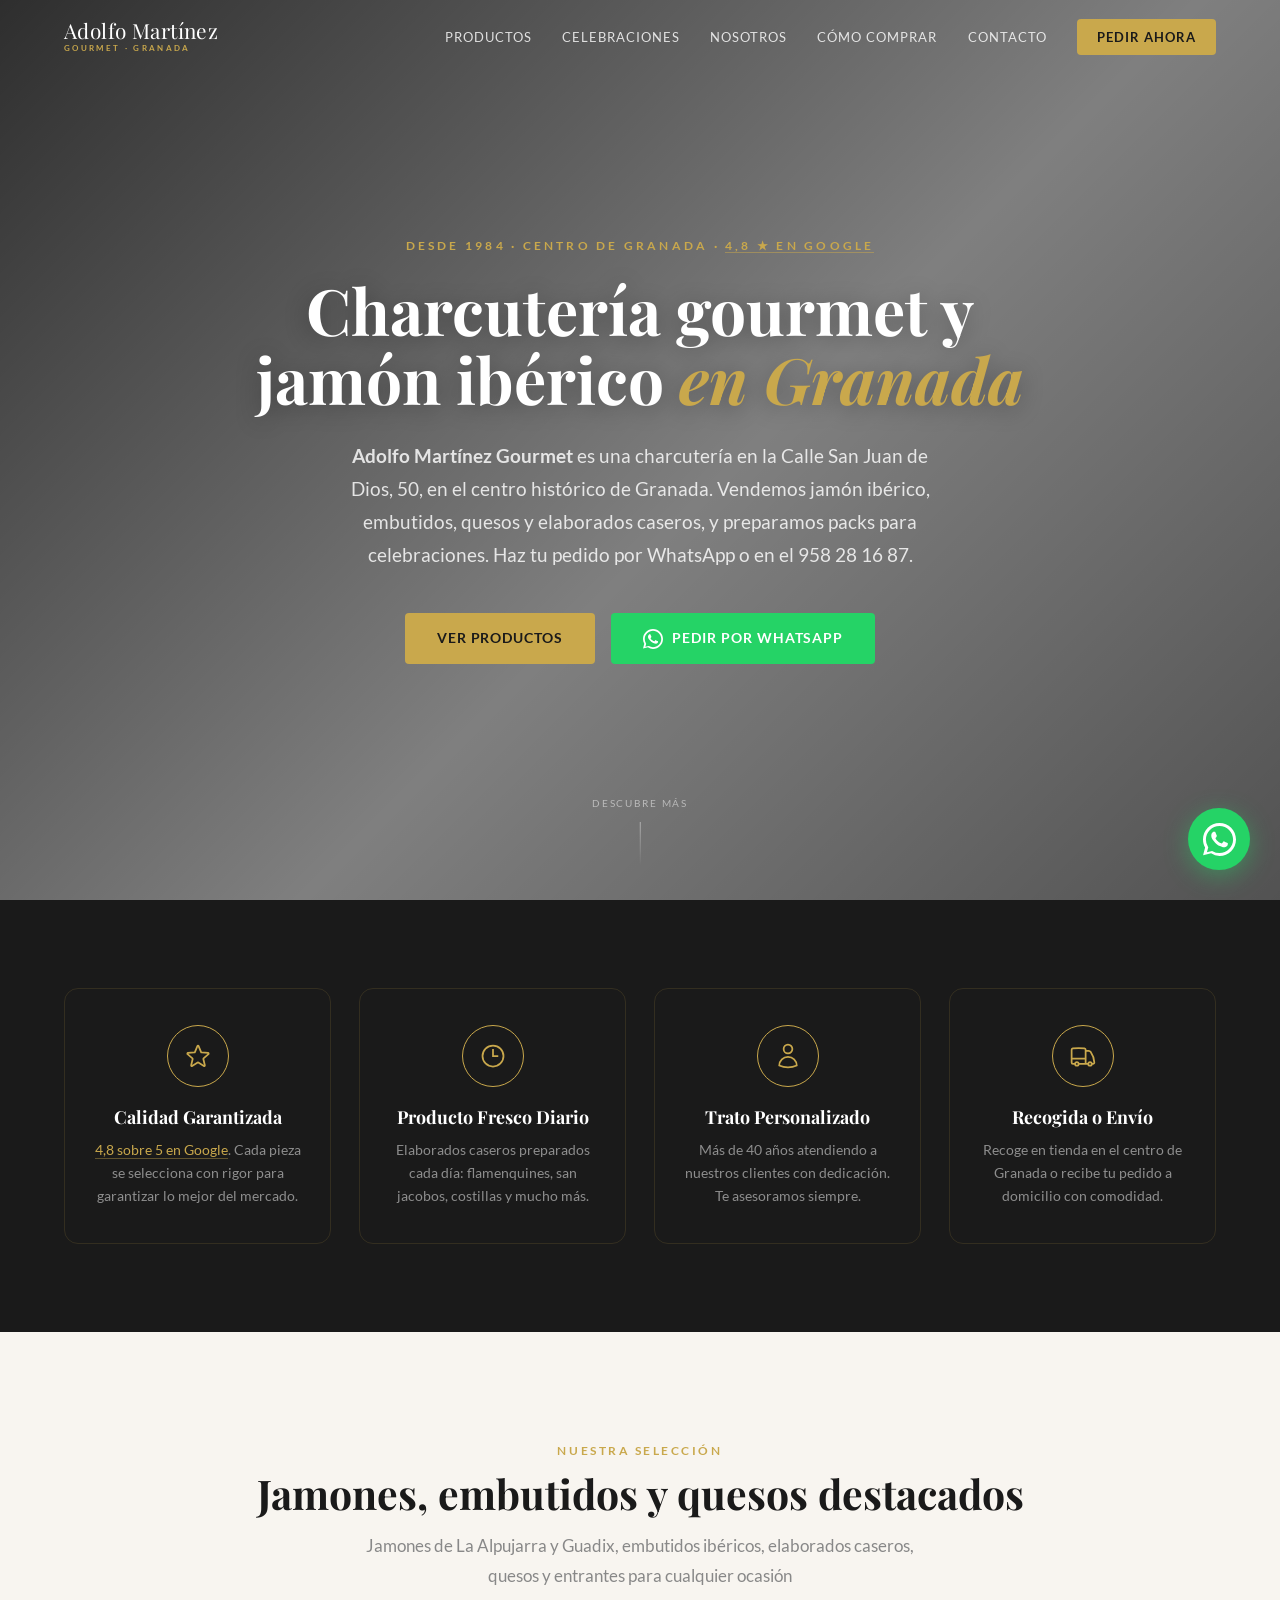
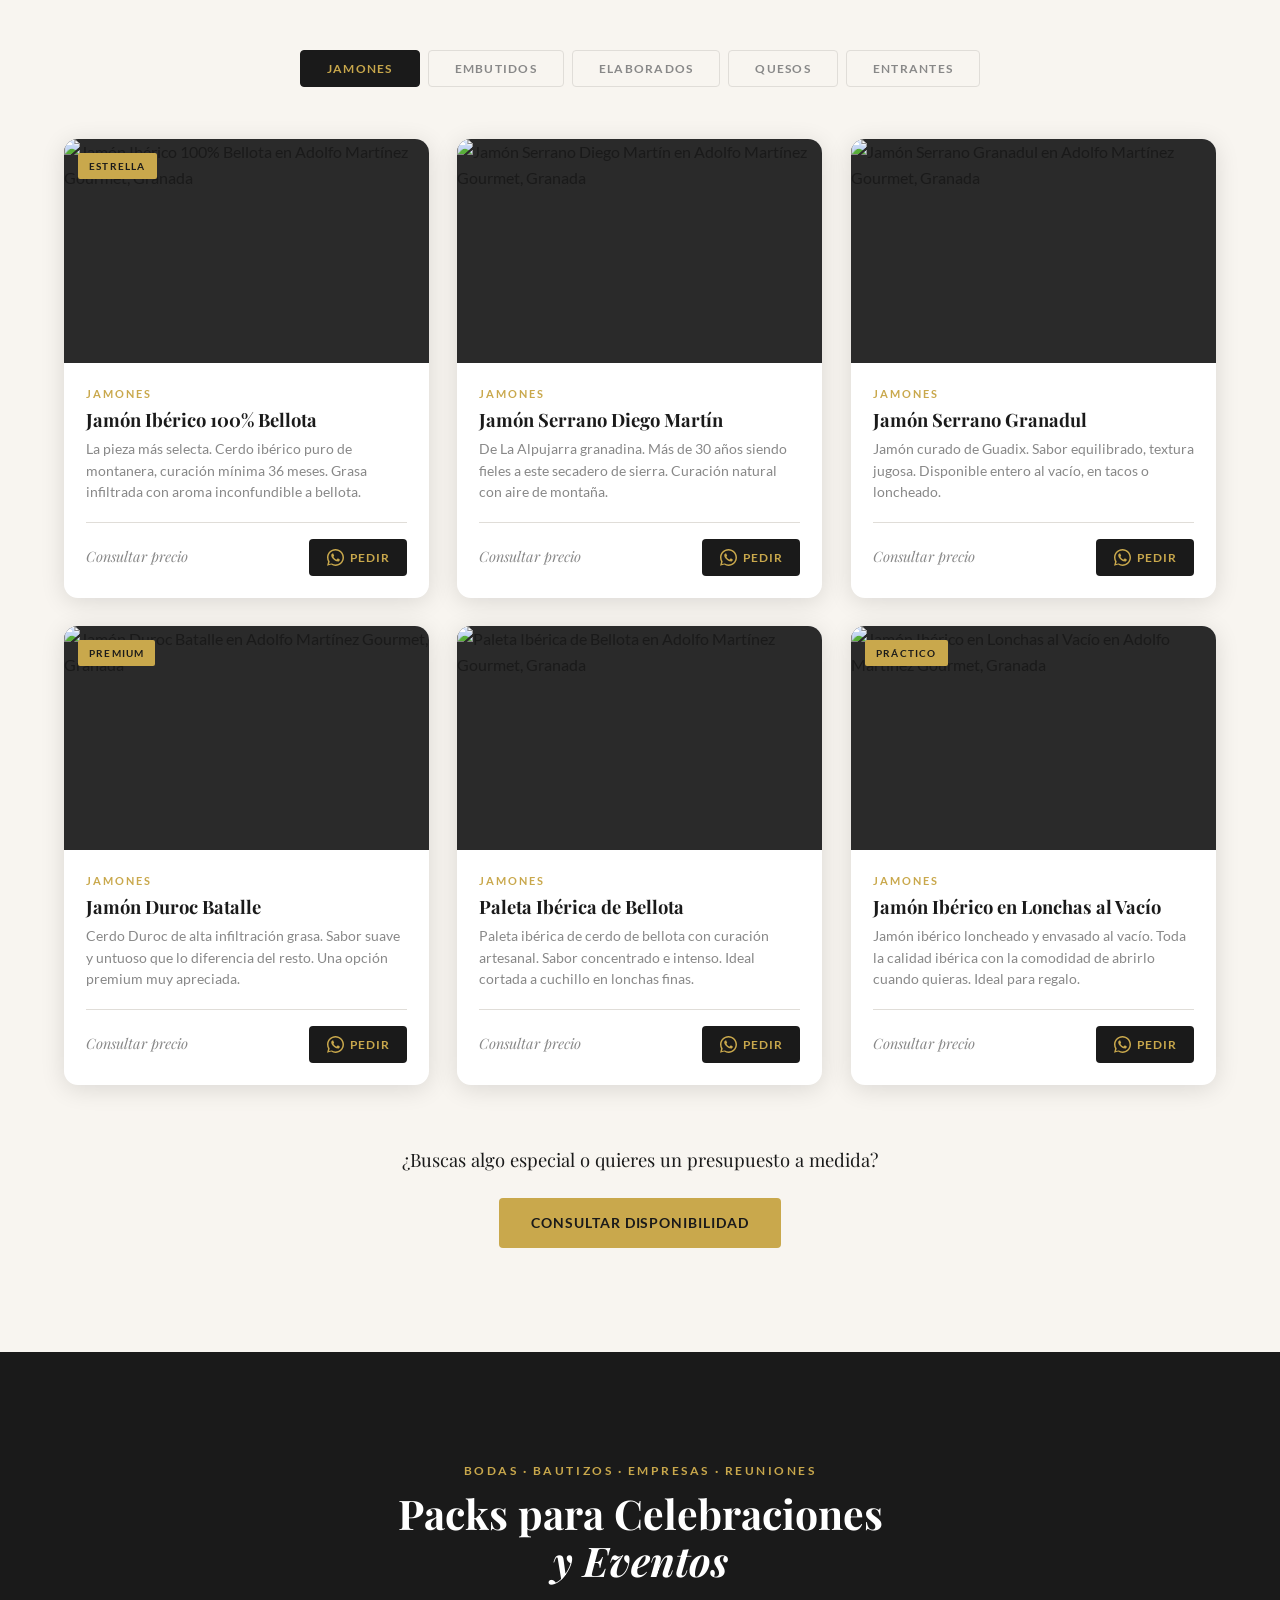
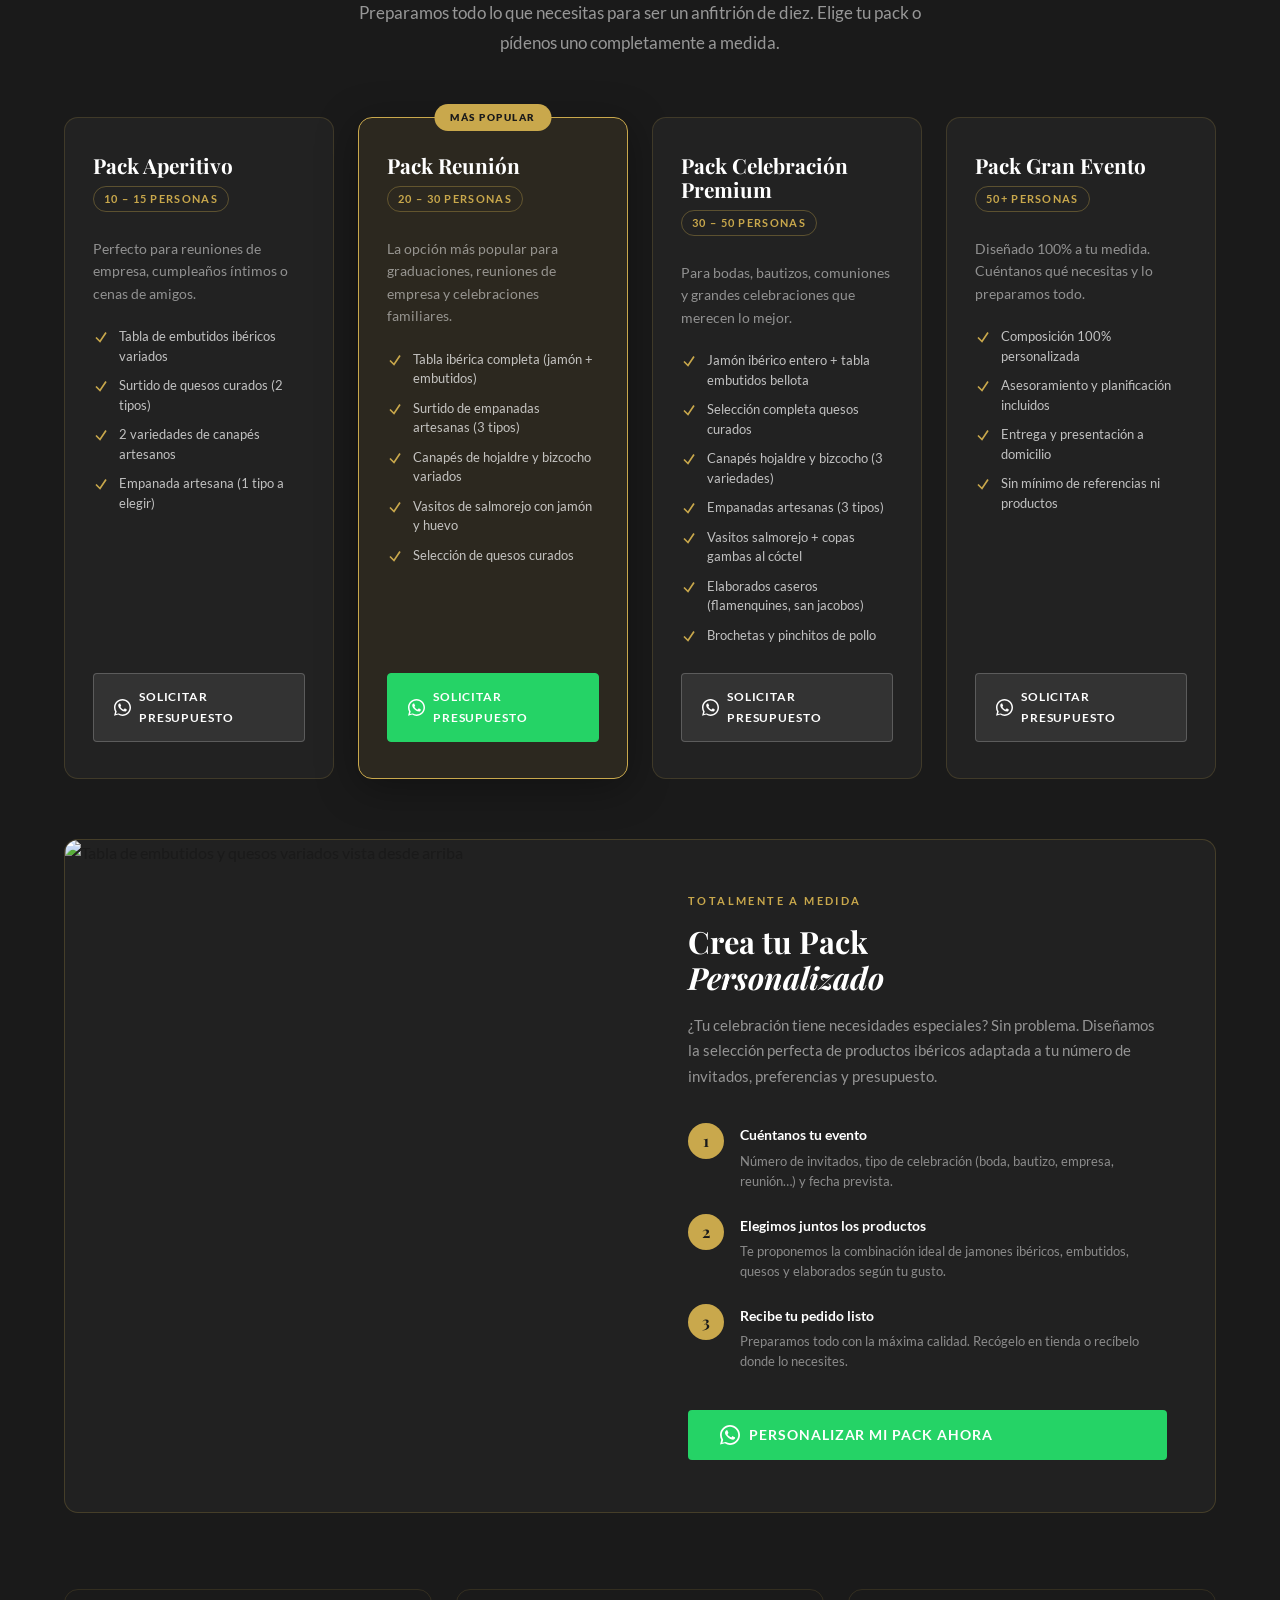
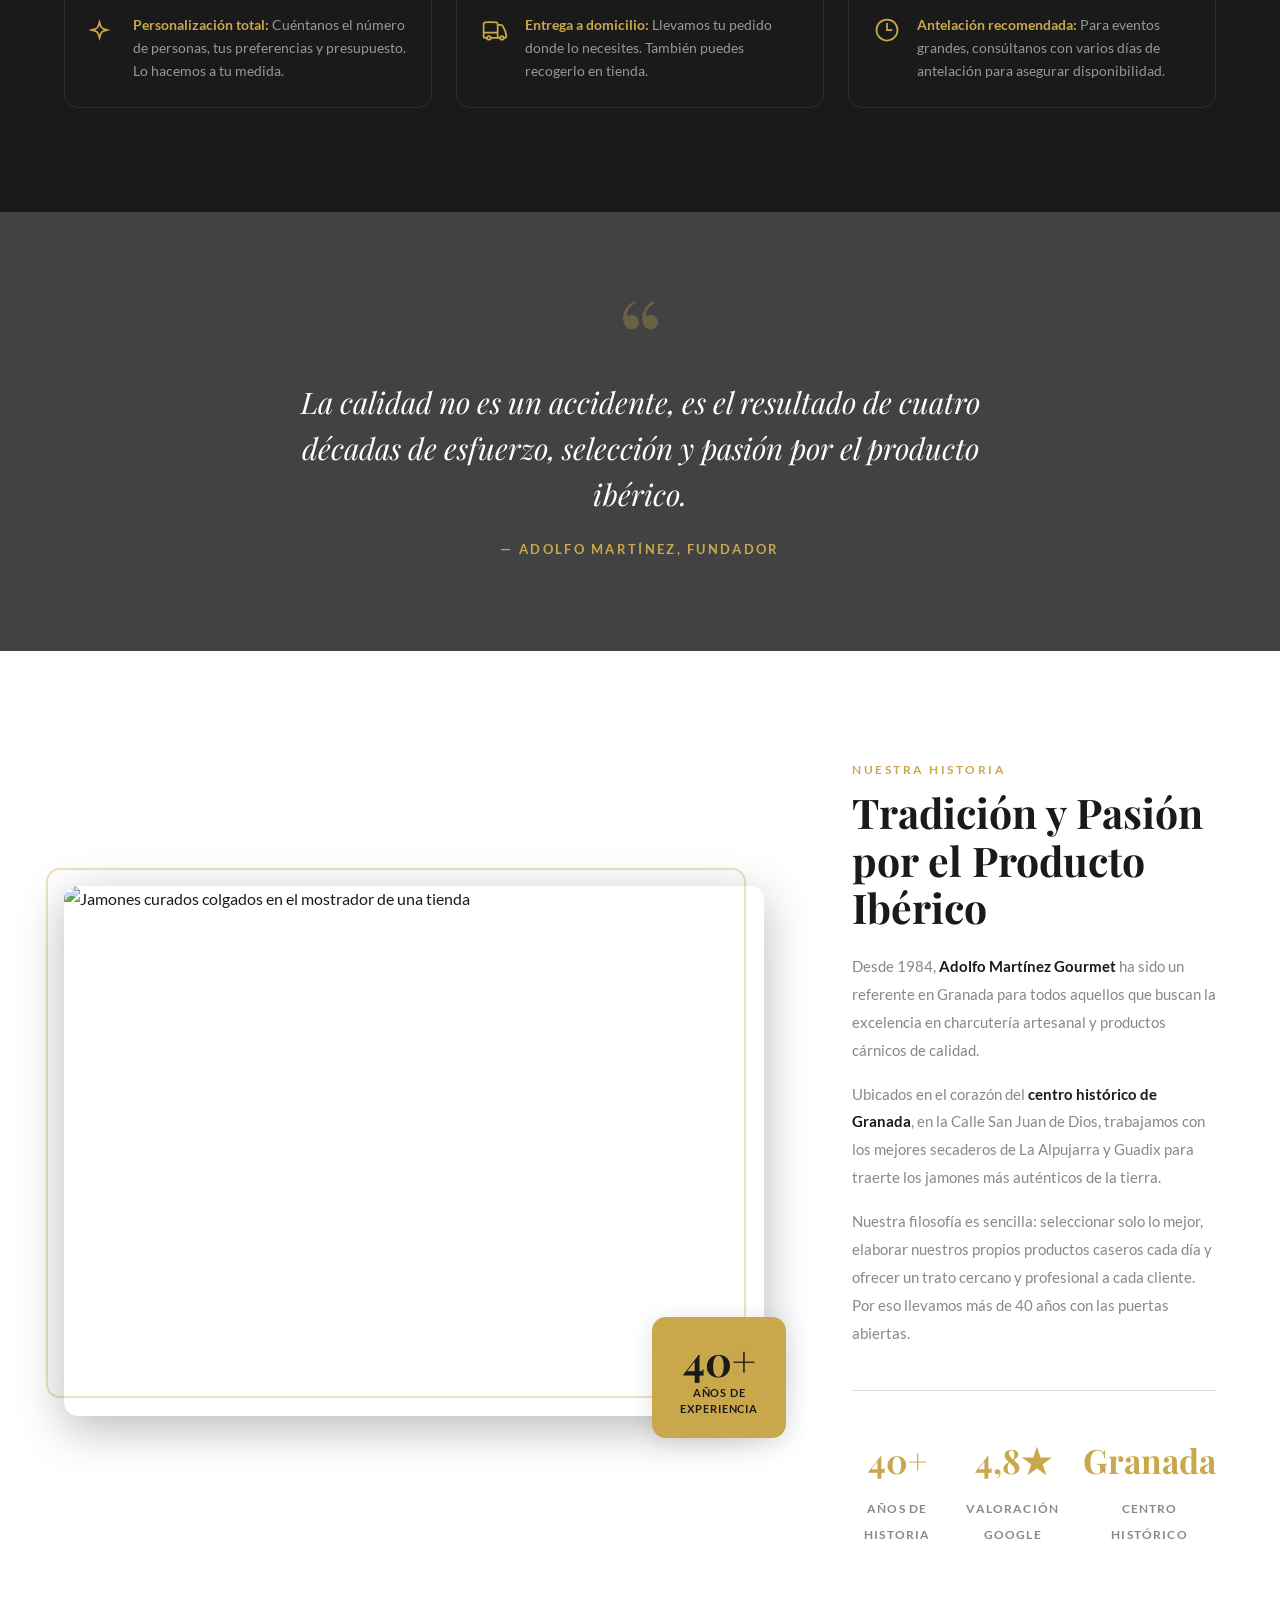
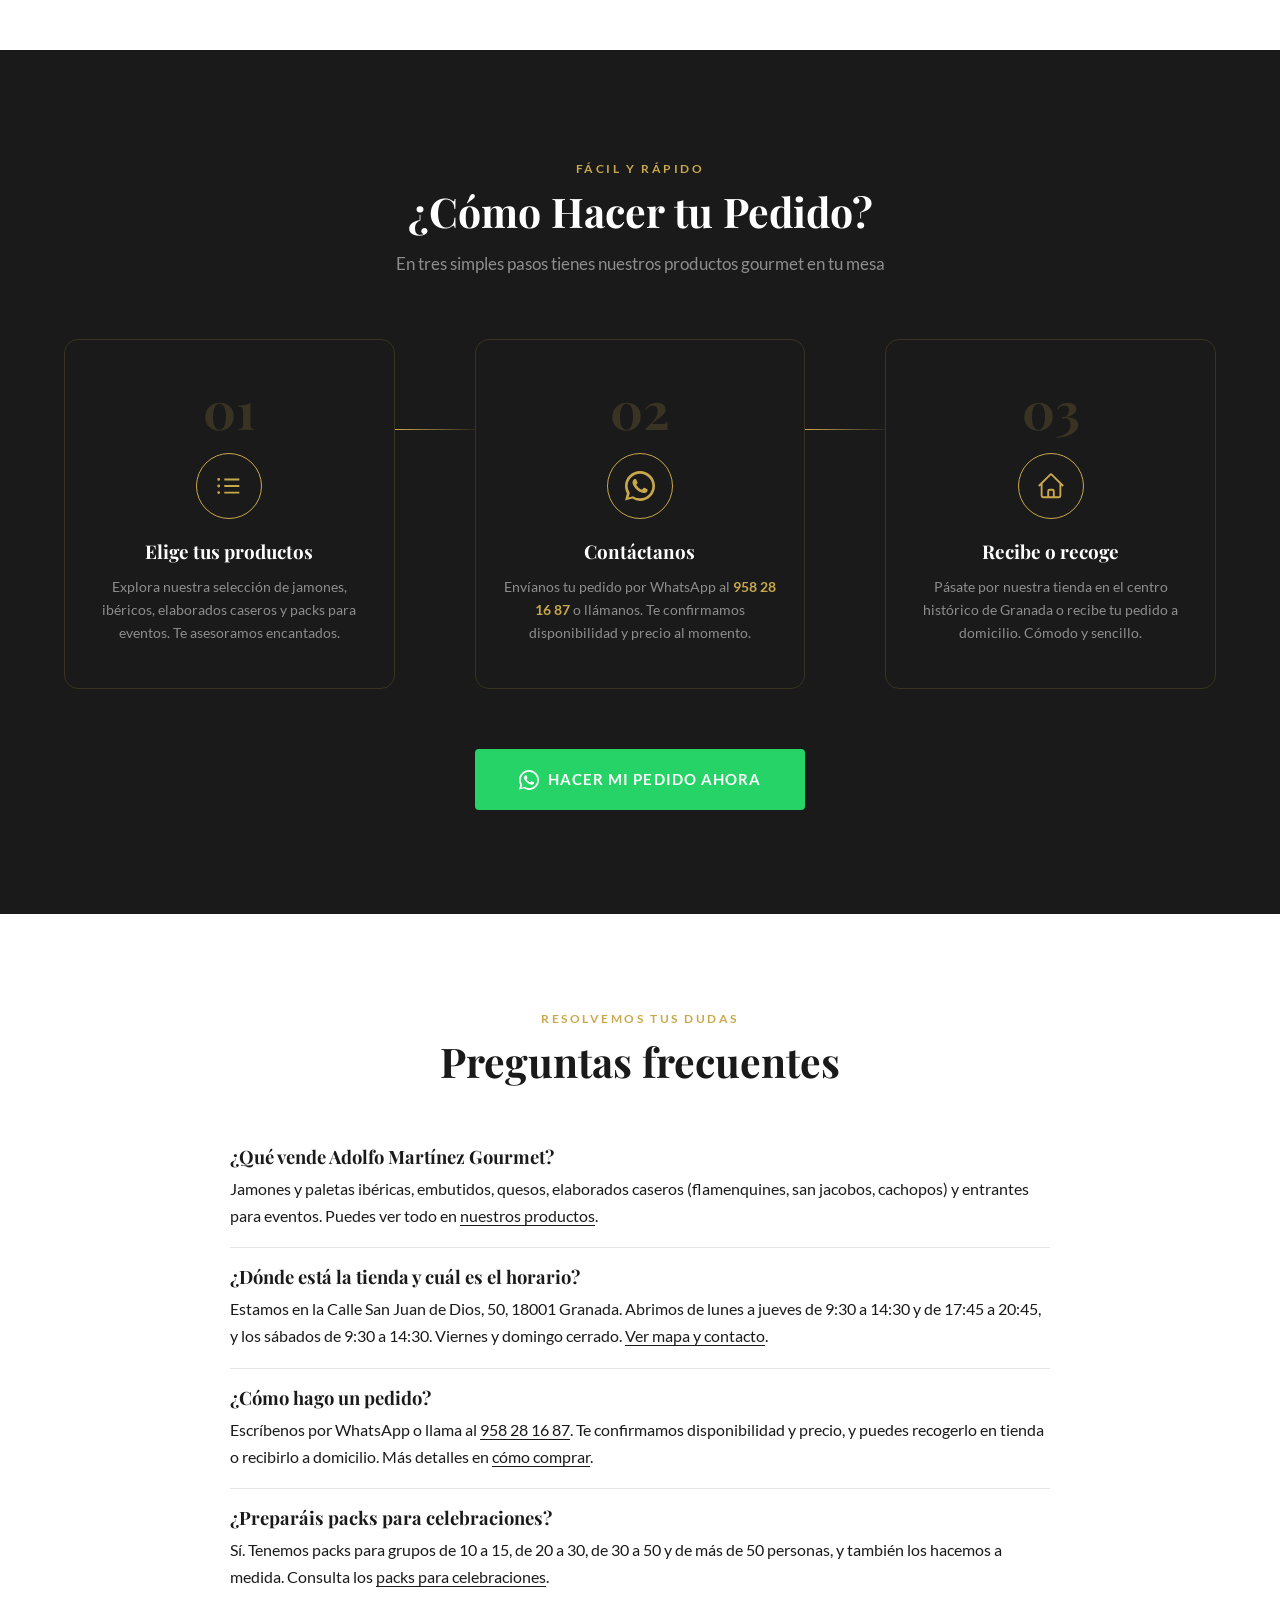
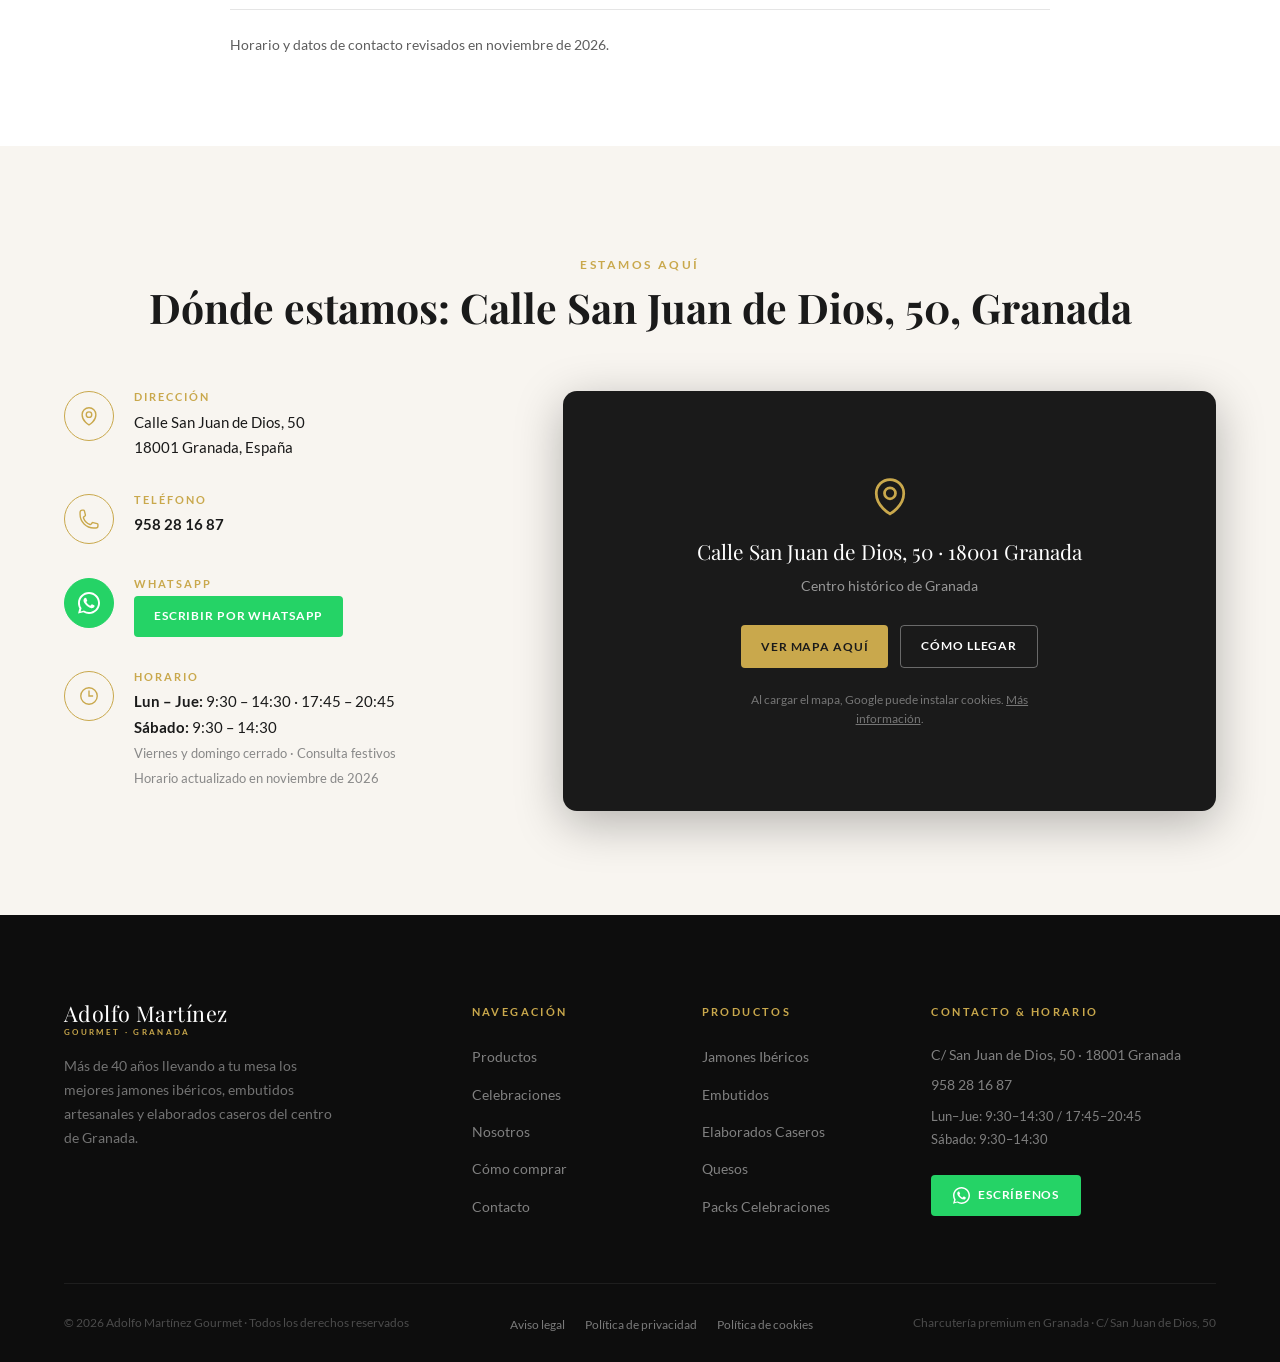
==== commit 3c28592f: "SEO y GEO: canonical, title, description, alt, imagenes WebP, URLs amigables, enlaces internos, H2, " ====
--- a/index.html
+++ b/index.html
@@ -3,15 +3,18 @@
 <head>
     <meta charset="UTF-8">
     <meta name="viewport" content="width=device-width, initial-scale=1.0">
-    <meta name="description" content="Charcutería Adolfo Martínez Gourmet – Más de 40 años ofreciendo los mejores productos ibéricos y cárnicos en el corazón de Granada. Jamón ibérico, embutidos, elaborados y packs para celebraciones.">
-    <meta property="og:title" content="Adolfo Martínez Gourmet | Charcutería Premium en Granada">
-    <meta property="og:description" content="Más de 40 años seleccionando los mejores productos ibéricos en Granada. Jamones, embutidos, elaborados caseros y packs para eventos. Pedidos por WhatsApp.">
+    <meta name="description" content="Charcutería en Calle San Juan de Dios, 50 (Granada): jamón ibérico, embutidos, quesos, elaborados caseros y packs para celebraciones. Pide por WhatsApp.">
+    <meta property="og:title" content="Adolfo Martínez Gourmet | Charcutería y jamón en Granada">
+    <meta property="og:description" content="Charcutería en Calle San Juan de Dios, 50 (Granada): jamón ibérico, embutidos, quesos, elaborados caseros y packs para celebraciones. Pide por WhatsApp.">
+    <meta property="og:url" content="https://adolfomartinezgourmet.vercel.app/">
     <meta property="og:type" content="website">
-    <title>Adolfo Martínez Gourmet | Charcutería Premium en Granada</title>
+    <title>Adolfo Martínez Gourmet | Charcutería y jamón en Granada</title>
+    <link rel="canonical" href="https://adolfomartinezgourmet.vercel.app/">
 
     <link rel="preload" href="fonts/playfair-display.woff2" as="font" type="font/woff2" crossorigin>
     <link rel="preload" href="fonts/lato-400.woff2" as="font" type="font/woff2" crossorigin>
-    <link rel="stylesheet" href="styles.css">
+    <link rel="preload" href="https://images.unsplash.com/photo-1709790028365-d49ae1e20f53?w=1280&q=7&fm=webp0&fm=webp" as="image" fetchpriority="high">
+    <link rel="stylesheet" href="/styles.css">
     <script>document.documentElement.classList.add('js');</script>
 
     <!--
@@ -48,6 +51,46 @@
     }
     </script>
     -->
+    <script type="application/ld+json">
+{
+  "@context": "https://schema.org",
+  "@type": "FAQPage",
+  "mainEntity": [
+    {
+      "@type": "Question",
+      "name": "¿Qué vende Adolfo Martínez Gourmet?",
+      "acceptedAnswer": {
+        "@type": "Answer",
+        "text": "Jamones y paletas ibéricas, embutidos, quesos, elaborados caseros (flamenquines, san jacobos, cachopos) y entrantes para eventos. Puedes ver todo en nuestros productos."
+      }
+    },
+    {
+      "@type": "Question",
+      "name": "¿Dónde está la tienda y cuál es el horario?",
+      "acceptedAnswer": {
+        "@type": "Answer",
+        "text": "Estamos en la Calle San Juan de Dios, 50, 18001 Granada. Abrimos de lunes a jueves de 9:30 a 14:30 y de 17:45 a 20:45, y los sábados de 9:30 a 14:30. Viernes y domingo cerrado. Ver mapa y contacto."
+      }
+    },
+    {
+      "@type": "Question",
+      "name": "¿Cómo hago un pedido?",
+      "acceptedAnswer": {
+        "@type": "Answer",
+        "text": "Escríbenos por WhatsApp o llama al 958 28 16 87. Te confirmamos disponibilidad y precio, y puedes recogerlo en tienda o recibirlo a domicilio. Más detalles en cómo comprar."
+      }
+    },
+    {
+      "@type": "Question",
+      "name": "¿Preparáis packs para celebraciones?",
+      "acceptedAnswer": {
+        "@type": "Answer",
+        "text": "Sí. Tenemos packs para grupos de 10 a 15, de 20 a 30, de 30 a 50 y de más de 50 personas, y también los hacemos a medida. Consulta los packs para celebraciones."
+      }
+    }
+  ]
+}
+    </script>
 </head>
 <body>
 
@@ -86,7 +129,7 @@
         <div class="hero-content">
             <p class="hero-tag">Desde 1984 · Centro de Granada · <a href="https://www.google.com/maps/search/?api=1&amp;query=Adolfo+Mart%C3%ADnez+Gourmet%2C+Calle+San+Juan+de+Dios+50%2C+Granada" target="_blank" rel="noopener">4,8 ★ en Google</a></p>
             <h1 class="hero-title">Charcutería gourmet y jamón ibérico <em>en Granada</em></h1>
-            <p class="hero-subtitle">Más de 40 años seleccionando los mejores jamones, embutidos ibéricos y elaborados caseros para ofrecerte una experiencia gastronómica única en el corazón de Granada.</p>
+            <p class="hero-subtitle"><strong>Adolfo Martínez Gourmet</strong> es una charcutería en la Calle San Juan de Dios, 50, en el centro histórico de Granada. Vendemos jamón ibérico, embutidos, quesos y elaborados caseros, y preparamos packs para celebraciones. Haz tu pedido por WhatsApp o en el <a href="tel:+34958281687">958 28 16 87</a>.</p>
             <div class="hero-buttons">
                 <a href="#productos" class="btn btn-primary">Ver productos</a>
                 <a href="https://wa.me/34958281687?text=Hola%2C%20quisiera%20hacer%20un%20pedido" class="btn btn-whatsapp" target="_blank" rel="noopener">
@@ -143,7 +186,7 @@
         <div class="container">
             <div class="section-header">
                 <span class="section-tag">Nuestra selección</span>
-                <h2 class="section-title">Productos Destacados</h2>
+                <h2 class="section-title">Jamones, embutidos y quesos destacados</h2>
                 <p class="section-subtitle">Jamones de La Alpujarra y Guadix, embutidos ibéricos, elaborados caseros, quesos y entrantes para cualquier ocasión</p>
             </div>
 
@@ -158,7 +201,7 @@
             <div class="productos-grid is-active" id="panel-jamones" role="tabpanel" aria-labelledby="tab-jamones">
                 <article class="producto-card" style="animation-delay:0.00s">
                     <div class="producto-img-wrapper">
-                        <img class="producto-img" src="https://images.unsplash.com/photo-1572788493895-3a9a445fe36e?w=520&q=82" alt="" loading="lazy" width="520" height="224">
+                        <img class="producto-img" src="https://images.unsplash.com/photo-1572788493895-3a9a445fe36e?w=520&q=82&fm=webp" alt="Jamón Ibérico 100% Bellota en Adolfo Martínez Gourmet, Granada" loading="lazy" width="520" height="224">
                         <span class="producto-badge">Estrella</span>
                     </div>
                     <div class="producto-info">
@@ -173,7 +216,7 @@
                 </article>
                 <article class="producto-card" style="animation-delay:0.08s">
                     <div class="producto-img-wrapper">
-                        <img class="producto-img" src="https://images.unsplash.com/photo-1610995961454-1862ae1ee65b?w=520&q=82" alt="" loading="lazy" width="520" height="224">
+                        <img class="producto-img" src="https://images.unsplash.com/photo-1610995961454-1862ae1ee65b?w=520&q=82&fm=webp" alt="Jamón Serrano Diego Martín en Adolfo Martínez Gourmet, Granada" loading="lazy" width="520" height="224">
                     </div>
                     <div class="producto-info">
                         <p class="producto-categoria">Jamones</p>
@@ -187,7 +230,7 @@
                 </article>
                 <article class="producto-card" style="animation-delay:0.16s">
                     <div class="producto-img-wrapper">
-                        <img class="producto-img" src="https://images.unsplash.com/photo-1625236602157-01a785251f0e?w=520&q=82" alt="" loading="lazy" width="520" height="224">
+                        <img class="producto-img" src="https://images.unsplash.com/photo-1625236602157-01a785251f0e?w=520&q=82&fm=webp" alt="Jamón Serrano Granadul en Adolfo Martínez Gourmet, Granada" loading="lazy" width="520" height="224">
                     </div>
                     <div class="producto-info">
                         <p class="producto-categoria">Jamones</p>
@@ -201,7 +244,7 @@
                 </article>
                 <article class="producto-card" style="animation-delay:0.24s">
                     <div class="producto-img-wrapper">
-                        <img class="producto-img" src="https://images.unsplash.com/photo-1732565432358-a8c95bc24ea3?w=520&q=82" alt="" loading="lazy" width="520" height="224">
+                        <img class="producto-img" src="https://images.unsplash.com/photo-1732565432358-a8c95bc24ea3?w=520&q=82&fm=webp" alt="Jamón Duroc Batalle en Adolfo Martínez Gourmet, Granada" loading="lazy" width="520" height="224">
                         <span class="producto-badge">Premium</span>
                     </div>
                     <div class="producto-info">
@@ -216,7 +259,7 @@
                 </article>
                 <article class="producto-card" style="animation-delay:0.32s">
                     <div class="producto-img-wrapper">
-                        <img class="producto-img" src="https://images.unsplash.com/photo-1709790028365-d49ae1e20f53?w=520&q=82" alt="" loading="lazy" width="520" height="224">
+                        <img class="producto-img" src="https://images.unsplash.com/photo-1709790028365-d49ae1e20f53?w=520&q=82&fm=webp" alt="Paleta Ibérica de Bellota en Adolfo Martínez Gourmet, Granada" loading="lazy" width="520" height="224">
                     </div>
                     <div class="producto-info">
                         <p class="producto-categoria">Jamones</p>
@@ -230,7 +273,7 @@
                 </article>
                 <article class="producto-card" style="animation-delay:0.40s">
                     <div class="producto-img-wrapper">
-                        <img class="producto-img" src="https://images.unsplash.com/photo-1460122109654-7e46ab4fc9b9?w=520&q=82" alt="" loading="lazy" width="520" height="224">
+                        <img class="producto-img" src="https://images.unsplash.com/photo-1460122109654-7e46ab4fc9b9?w=520&q=82&fm=webp" alt="Jamón Ibérico en Lonchas al Vacío en Adolfo Martínez Gourmet, Granada" loading="lazy" width="520" height="224">
                         <span class="producto-badge">Práctico</span>
                     </div>
                     <div class="producto-info">
@@ -247,7 +290,7 @@
             <div class="productos-grid" id="panel-embutidos" role="tabpanel" aria-labelledby="tab-embutidos">
                 <article class="producto-card" style="animation-delay:0.00s">
                     <div class="producto-img-wrapper">
-                        <img class="producto-img" src="https://images.unsplash.com/photo-1688895061981-4f7b10d4e4da?w=520&q=82" alt="" loading="lazy" width="520" height="224">
+                        <img class="producto-img" src="https://images.unsplash.com/photo-1688895061981-4f7b10d4e4da?w=520&q=82&fm=webp" alt="Lomo Ibérico de Bellota en Adolfo Martínez Gourmet, Granada" loading="lazy" width="520" height="224">
                         <span class="producto-badge">Premium</span>
                     </div>
                     <div class="producto-info">
@@ -262,7 +305,7 @@
                 </article>
                 <article class="producto-card" style="animation-delay:0.08s">
                     <div class="producto-img-wrapper">
-                        <img class="producto-img" src="https://images.unsplash.com/photo-1695606392727-d8b959879721?w=520&q=82" alt="" loading="lazy" width="520" height="224">
+                        <img class="producto-img" src="https://images.unsplash.com/photo-1695606392727-d8b959879721?w=520&q=82&fm=webp" alt="Lomo Embuchado Ibérico en Adolfo Martínez Gourmet, Granada" loading="lazy" width="520" height="224">
                     </div>
                     <div class="producto-info">
                         <p class="producto-categoria">Embutidos Ibéricos</p>
@@ -276,7 +319,7 @@
                 </article>
                 <article class="producto-card" style="animation-delay:0.16s">
                     <div class="producto-img-wrapper">
-                        <img class="producto-img" src="https://images.unsplash.com/photo-1460122109654-7e46ab4fc9b9?w=520&q=82" alt="" loading="lazy" width="520" height="224">
+                        <img class="producto-img" src="https://images.unsplash.com/photo-1460122109654-7e46ab4fc9b9?w=520&q=82&fm=webp" alt="Embutido Ibérico Variado — Chacinas Castillo en Adolfo Martínez Gourmet, Granada" loading="lazy" width="520" height="224">
                         <span class="producto-badge">Gourmet</span>
                     </div>
                     <div class="producto-info">
@@ -291,7 +334,7 @@
                 </article>
                 <article class="producto-card" style="animation-delay:0.24s">
                     <div class="producto-img-wrapper">
-                        <img class="producto-img" src="https://images.unsplash.com/photo-1688895061981-4f7b10d4e4da?w=520&q=82" alt="" loading="lazy" width="520" height="224">
+                        <img class="producto-img" src="https://images.unsplash.com/photo-1688895061981-4f7b10d4e4da?w=520&q=82&fm=webp" alt="Chorizo Ibérico Extra en Adolfo Martínez Gourmet, Granada" loading="lazy" width="520" height="224">
                     </div>
                     <div class="producto-info">
                         <p class="producto-categoria">Embutidos Ibéricos</p>
@@ -305,7 +348,7 @@
                 </article>
                 <article class="producto-card" style="animation-delay:0.32s">
                     <div class="producto-img-wrapper">
-                        <img class="producto-img" src="https://images.unsplash.com/photo-1678572823447-45fc146df43c?w=520&q=82" alt="" loading="lazy" width="520" height="224">
+                        <img class="producto-img" src="https://images.unsplash.com/photo-1678572823447-45fc146df43c?w=520&q=82&fm=webp" alt="Morcón Ibérico en Adolfo Martínez Gourmet, Granada" loading="lazy" width="520" height="224">
                     </div>
                     <div class="producto-info">
                         <p class="producto-categoria">Embutidos Ibéricos</p>
@@ -319,7 +362,7 @@
                 </article>
                 <article class="producto-card" style="animation-delay:0.40s">
                     <div class="producto-img-wrapper">
-                        <img class="producto-img" src="https://images.unsplash.com/photo-1695606392727-d8b959879721?w=520&q=82" alt="" loading="lazy" width="520" height="224">
+                        <img class="producto-img" src="https://images.unsplash.com/photo-1695606392727-d8b959879721?w=520&q=82&fm=webp" alt="Surtido Embutidos Navideños en Adolfo Martínez Gourmet, Granada" loading="lazy" width="520" height="224">
                         <span class="producto-badge">Temporada</span>
                     </div>
                     <div class="producto-info">
@@ -336,7 +379,7 @@
             <div class="productos-grid" id="panel-elaborados" role="tabpanel" aria-labelledby="tab-elaborados">
                 <article class="producto-card" style="animation-delay:0.00s">
                     <div class="producto-img-wrapper">
-                        <img class="producto-img" src="https://images.unsplash.com/photo-1621996346565-e3dbc646d9a9?w=520&q=82" alt="" loading="lazy" width="520" height="224">
+                        <img class="producto-img" src="https://images.unsplash.com/photo-1621996346565-e3dbc646d9a9?w=520&q=82&fm=webp" alt="Flamenquines Caseros en Adolfo Martínez Gourmet, Granada" loading="lazy" width="520" height="224">
                         <span class="producto-badge">Casero</span>
                     </div>
                     <div class="producto-info">
@@ -351,7 +394,7 @@
                 </article>
                 <article class="producto-card" style="animation-delay:0.08s">
                     <div class="producto-img-wrapper">
-                        <img class="producto-img" src="https://images.unsplash.com/photo-1565299624946-b28f40a0ae38?w=520&q=82" alt="" loading="lazy" width="520" height="224">
+                        <img class="producto-img" src="https://images.unsplash.com/photo-1565299624946-b28f40a0ae38?w=520&q=82&fm=webp" alt="San Jacobos Caseros en Adolfo Martínez Gourmet, Granada" loading="lazy" width="520" height="224">
                         <span class="producto-badge">Casero</span>
                     </div>
                     <div class="producto-info">
@@ -366,7 +409,7 @@
                 </article>
                 <article class="producto-card" style="animation-delay:0.16s">
                     <div class="producto-img-wrapper">
-                        <img class="producto-img" src="https://images.unsplash.com/photo-1558030006-450675393462?w=520&q=82" alt="" loading="lazy" width="520" height="224">
+                        <img class="producto-img" src="https://images.unsplash.com/photo-1558030006-450675393462?w=520&q=82&fm=webp" alt="Cachopo de Ternera Casero en Adolfo Martínez Gourmet, Granada" loading="lazy" width="520" height="224">
                     </div>
                     <div class="producto-info">
                         <p class="producto-categoria">Elaborados Caseros</p>
@@ -380,7 +423,7 @@
                 </article>
                 <article class="producto-card" style="animation-delay:0.24s">
                     <div class="producto-img-wrapper">
-                        <img class="producto-img" src="https://images.unsplash.com/photo-1529193591184-b1d58069ecdd?w=520&q=82" alt="" loading="lazy" width="520" height="224">
+                        <img class="producto-img" src="https://images.unsplash.com/photo-1529193591184-b1d58069ecdd?w=520&q=82&fm=webp" alt="Costillas a la Miel en Adolfo Martínez Gourmet, Granada" loading="lazy" width="520" height="224">
                         <span class="producto-badge">Popular</span>
                     </div>
                     <div class="producto-info">
@@ -395,7 +438,7 @@
                 </article>
                 <article class="producto-card" style="animation-delay:0.32s">
                     <div class="producto-img-wrapper">
-                        <img class="producto-img" src="https://images.unsplash.com/photo-1527477396000-e27163b481c2?w=520&q=82" alt="" loading="lazy" width="520" height="224">
+                        <img class="producto-img" src="https://images.unsplash.com/photo-1527477396000-e27163b481c2?w=520&q=82&fm=webp" alt="Alitas Barbacoa en Adolfo Martínez Gourmet, Granada" loading="lazy" width="520" height="224">
                     </div>
                     <div class="producto-info">
                         <p class="producto-categoria">Elaborados Caseros</p>
@@ -409,7 +452,7 @@
                 </article>
                 <article class="producto-card" style="animation-delay:0.40s">
                     <div class="producto-img-wrapper">
-                        <img class="producto-img" src="https://images.unsplash.com/photo-1555939594-58d7cb561ad1?w=520&q=82" alt="" loading="lazy" width="520" height="224">
+                        <img class="producto-img" src="https://images.unsplash.com/photo-1555939594-58d7cb561ad1?w=520&q=82&fm=webp" alt="Brochetas y Pinchitos de Pollo en Adolfo Martínez Gourmet, Granada" loading="lazy" width="520" height="224">
                     </div>
                     <div class="producto-info">
                         <p class="producto-categoria">Elaborados Caseros</p>
@@ -425,7 +468,7 @@
             <div class="productos-grid" id="panel-quesos" role="tabpanel" aria-labelledby="tab-quesos">
                 <article class="producto-card" style="animation-delay:0.00s">
                     <div class="producto-img-wrapper">
-                        <img class="producto-img" src="https://images.unsplash.com/photo-1655662844300-e59c3d2e7587?w=520&q=82" alt="" loading="lazy" width="520" height="224">
+                        <img class="producto-img" src="https://images.unsplash.com/photo-1655662844300-e59c3d2e7587?w=520&q=82&fm=webp" alt="Queso Manchego Curado D.O.P. en Adolfo Martínez Gourmet, Granada" loading="lazy" width="520" height="224">
                         <span class="producto-badge">D.O.P.</span>
                     </div>
                     <div class="producto-info">
@@ -440,7 +483,7 @@
                 </article>
                 <article class="producto-card" style="animation-delay:0.08s">
                     <div class="producto-img-wrapper">
-                        <img class="producto-img" src="https://images.unsplash.com/photo-1683314573422-649a3c6ad784?w=520&q=82" alt="" loading="lazy" width="520" height="224">
+                        <img class="producto-img" src="https://images.unsplash.com/photo-1683314573422-649a3c6ad784?w=520&q=82&fm=webp" alt="Queso de Oveja Semicurado en Adolfo Martínez Gourmet, Granada" loading="lazy" width="520" height="224">
                     </div>
                     <div class="producto-info">
                         <p class="producto-categoria">Quesos</p>
@@ -454,7 +497,7 @@
                 </article>
                 <article class="producto-card" style="animation-delay:0.16s">
                     <div class="producto-img-wrapper">
-                        <img class="producto-img" src="https://images.unsplash.com/photo-1678572823447-45fc146df43c?w=520&q=82" alt="" loading="lazy" width="520" height="224">
+                        <img class="producto-img" src="https://images.unsplash.com/photo-1678572823447-45fc146df43c?w=520&q=82&fm=webp" alt="Selección en Todas las Curaciones en Adolfo Martínez Gourmet, Granada" loading="lazy" width="520" height="224">
                         <span class="producto-badge">Variedad</span>
                     </div>
                     <div class="producto-info">
@@ -471,7 +514,7 @@
             <div class="productos-grid" id="panel-entrantes" role="tabpanel" aria-labelledby="tab-entrantes">
                 <article class="producto-card" style="animation-delay:0.00s">
                     <div class="producto-img-wrapper">
-                        <img class="producto-img" src="https://images.unsplash.com/photo-1678572823447-45fc146df43c?w=520&q=82" alt="" loading="lazy" width="520" height="224">
+                        <img class="producto-img" src="https://images.unsplash.com/photo-1678572823447-45fc146df43c?w=520&q=82&fm=webp" alt="Canapés de Hojaldre y Bizcocho en Adolfo Martínez Gourmet, Granada" loading="lazy" width="520" height="224">
                         <span class="producto-badge">Casero</span>
                     </div>
                     <div class="producto-info">
@@ -486,7 +529,7 @@
                 </article>
                 <article class="producto-card" style="animation-delay:0.08s">
                     <div class="producto-img-wrapper">
-                        <img class="producto-img" src="https://images.unsplash.com/photo-1621996346565-e3dbc646d9a9?w=520&q=82" alt="" loading="lazy" width="520" height="224">
+                        <img class="producto-img" src="https://images.unsplash.com/photo-1621996346565-e3dbc646d9a9?w=520&q=82&fm=webp" alt="Empanadas Artesanas en Adolfo Martínez Gourmet, Granada" loading="lazy" width="520" height="224">
                     </div>
                     <div class="producto-info">
                         <p class="producto-categoria">Entrantes &amp; Aperitivos</p>
@@ -500,7 +543,7 @@
                 </article>
                 <article class="producto-card" style="animation-delay:0.16s">
                     <div class="producto-img-wrapper">
-                        <img class="producto-img" src="https://images.unsplash.com/photo-1709790028365-d49ae1e20f53?w=520&q=82" alt="" loading="lazy" width="520" height="224">
+                        <img class="producto-img" src="https://images.unsplash.com/photo-1709790028365-d49ae1e20f53?w=520&q=82&fm=webp" alt="Vasitos de Salmorejo con Jamón en Adolfo Martínez Gourmet, Granada" loading="lazy" width="520" height="224">
                         <span class="producto-badge">Granada</span>
                     </div>
                     <div class="producto-info">
@@ -515,7 +558,7 @@
                 </article>
                 <article class="producto-card" style="animation-delay:0.24s">
                     <div class="producto-img-wrapper">
-                        <img class="producto-img" src="https://images.unsplash.com/photo-1695606392727-d8b959879721?w=520&q=82" alt="" loading="lazy" width="520" height="224">
+                        <img class="producto-img" src="https://images.unsplash.com/photo-1695606392727-d8b959879721?w=520&q=82&fm=webp" alt="Copas de Gambas al Cóctel en Adolfo Martínez Gourmet, Granada" loading="lazy" width="520" height="224">
                     </div>
                     <div class="producto-info">
                         <p class="producto-categoria">Entrantes &amp; Aperitivos</p>
@@ -529,7 +572,7 @@
                 </article>
                 <article class="producto-card" style="animation-delay:0.32s">
                     <div class="producto-img-wrapper">
-                        <img class="producto-img" src="https://images.unsplash.com/photo-1678572823447-45fc146df43c?w=520&q=82" alt="" loading="lazy" width="520" height="224">
+                        <img class="producto-img" src="https://images.unsplash.com/photo-1678572823447-45fc146df43c?w=520&q=82&fm=webp" alt="Tabla Ibérica de Embutidos y Quesos en Adolfo Martínez Gourmet, Granada" loading="lazy" width="520" height="224">
                         <span class="producto-badge">Gourmet</span>
                     </div>
                     <div class="producto-info">
@@ -544,7 +587,7 @@
                 </article>
                 <article class="producto-card" style="animation-delay:0.40s">
                     <div class="producto-img-wrapper">
-                        <img class="producto-img" src="https://images.unsplash.com/photo-1695606392727-d8b959879721?w=520&q=82" alt="" loading="lazy" width="520" height="224">
+                        <img class="producto-img" src="https://images.unsplash.com/photo-1695606392727-d8b959879721?w=520&q=82&fm=webp" alt="Tabla Completa: Carnes, Quesos y Patés en Adolfo Martínez Gourmet, Granada" loading="lazy" width="520" height="224">
                         <span class="producto-badge">Evento</span>
                     </div>
                     <div class="producto-info">
@@ -642,7 +685,7 @@
             <!-- ── PERSONALIZACIÓN DE PACKS ── -->
             <div class="pack-personaliza">
                 <div class="pack-personaliza-img">
-                    <img src="https://images.unsplash.com/photo-1678572823447-45fc146df43c?w=900&q=82"
+                    <img src="https://images.unsplash.com/photo-1678572823447-45fc146df43c?w=900&q=82&fm=webp"
                          alt="Tabla de embutidos y quesos variados vista desde arriba"
                          loading="lazy">
                 </div>
@@ -713,7 +756,7 @@
             <div class="nosotros-grid">
                 <div class="nosotros-imagen">
                     <div class="imagen-frame">
-                        <img src="https://images.unsplash.com/photo-1625236602157-01a785251f0e?w=700&q=80"
+                        <img src="https://images.unsplash.com/photo-1625236602157-01a785251f0e?w=700&q=80&fm=webp"
                              alt="Jamones curados colgados en el mostrador de una tienda"
                              loading="lazy" width="700" height="530">
                         <div class="imagen-badge">
@@ -762,7 +805,7 @@
                         <svg viewBox="0 0 24 24" fill="none" stroke="currentColor" stroke-width="1.5"><path d="M8.25 6.75h12M8.25 12h12m-12 5.25h12M3.75 6.75h.007v.008H3.75V6.75zm.375 0a.375.375 0 11-.75 0 .375.375 0 01.75 0zM3.75 12h.007v.008H3.75V12zm.375 0a.375.375 0 11-.75 0 .375.375 0 01.75 0zm-.375 5.25h.007v.008H3.75v-.008zm.375 0a.375.375 0 11-.75 0 .375.375 0 01.75 0z"/></svg>
                     </div>
                     <h3>Elige tus productos</h3>
-                    <p>Explora nuestra selección de jamones, ibéricos, elaborados caseros y entrantes para eventos. Te asesoramos encantados.</p>
+                    <p>Explora nuestra selección de <a href="#productos">jamones, ibéricos, elaborados caseros</a> y <a href="#celebraciones">packs para eventos</a>. Te asesoramos encantados.</p>
                 </div>
                 <div class="paso-conector" aria-hidden="true"></div>
                 <div class="paso">
@@ -780,7 +823,7 @@
                         <svg viewBox="0 0 24 24" fill="none" stroke="currentColor" stroke-width="1.5"><path d="M2.25 12l8.954-8.955c.44-.439 1.152-.439 1.591 0L21.75 12M4.5 9.75v10.125c0 .621.504 1.125 1.125 1.125H9.75v-4.875c0-.621.504-1.125 1.125-1.125h2.25c.621 0 1.125.504 1.125 1.125V21h4.125c.621 0 1.125-.504 1.125-1.125V9.75M8.25 21h8.25"/></svg>
                     </div>
                     <h3>Recibe o recoge</h3>
-                    <p>Pásate por nuestra tienda en el centro histórico de Granada o recibe tu pedido a domicilio. Cómodo y sencillo.</p>
+                    <p>Pásate por <a href="#contacto">nuestra tienda en el centro histórico de Granada</a> o recibe tu pedido a domicilio. Cómodo y sencillo.</p>
                 </div>
             </div>
             <div class="como-comprar-cta">
@@ -792,12 +835,41 @@
         </div>
     </section>
 
+    <!-- ======================== PREGUNTAS FRECUENTES ======================== -->
+    <section class="faq" id="preguntas-frecuentes" aria-labelledby="faq-titulo">
+        <div class="container">
+            <div class="section-header">
+                <span class="section-tag">Resolvemos tus dudas</span>
+                <h2 class="section-title" id="faq-titulo">Preguntas frecuentes</h2>
+            </div>
+            <div class="faq-lista">
+                <div class="faq-item">
+                    <h3>¿Qué vende Adolfo Martínez Gourmet?</h3>
+                    <p>Jamones y paletas ibéricas, embutidos, quesos, elaborados caseros (flamenquines, san jacobos, cachopos) y entrantes para eventos. Puedes ver todo en <a href="#productos">nuestros productos</a>.</p>
+                </div>
+                <div class="faq-item">
+                    <h3>¿Dónde está la tienda y cuál es el horario?</h3>
+                    <p>Estamos en la Calle San Juan de Dios, 50, 18001 Granada. Abrimos de lunes a jueves de 9:30 a 14:30 y de 17:45 a 20:45, y los sábados de 9:30 a 14:30. Viernes y domingo cerrado. <a href="#contacto">Ver mapa y contacto</a>.</p>
+                </div>
+                <div class="faq-item">
+                    <h3>¿Cómo hago un pedido?</h3>
+                    <p>Escríbenos por WhatsApp o llama al <a href="tel:+34958281687">958 28 16 87</a>. Te confirmamos disponibilidad y precio, y puedes recogerlo en tienda o recibirlo a domicilio. Más detalles en <a href="#como-comprar">cómo comprar</a>.</p>
+                </div>
+                <div class="faq-item">
+                    <h3>¿Preparáis packs para celebraciones?</h3>
+                    <p>Sí. Tenemos packs para grupos de 10 a 15, de 20 a 30, de 30 a 50 y de más de 50 personas, y también los hacemos a medida. Consulta los <a href="#celebraciones">packs para celebraciones</a>.</p>
+                </div>
+            </div>
+            <p class="faq-fecha">Horario y datos de contacto revisados en noviembre de 2026.</p>
+        </div>
+    </section>
+
     <!-- ======================== CONTACTO ======================== -->
     <section class="contacto" id="contacto">
         <div class="container">
             <div class="section-header">
                 <span class="section-tag">Estamos aquí</span>
-                <h2 class="section-title">Encuéntranos en Granada</h2>
+                <h2 class="section-title">Dónde estamos: Calle San Juan de Dios, 50, Granada</h2>
             </div>
             <div class="contacto-grid">
                 <div class="contacto-info">
@@ -837,7 +909,8 @@
                             <p>
                                 <strong>Lun – Jue:</strong> 9:30 – 14:30 · 17:45 – 20:45<br>
                                 <strong>Sábado:</strong> 9:30 – 14:30<br>
-                                <small>Viernes y domingo cerrado · Consulta festivos</small>
+                                <small>Viernes y domingo cerrado · Consulta festivos</small><br>
+                                <small>Horario actualizado en noviembre de 2026</small>
                             </p>
                         </div>
                     </div>
@@ -852,7 +925,7 @@
                             <button type="button" class="btn btn-primary btn-sm" id="mapaCargar">Ver mapa aquí</button>
                             <a class="btn btn-outline btn-sm" href="https://www.google.com/maps/dir/?api=1&amp;destination=Calle+San+Juan+de+Dios+50%2C+18001+Granada" target="_blank" rel="noopener">Cómo llegar</a>
                         </div>
-                        <p class="mapa-aviso">Al cargar el mapa, Google puede instalar cookies. <a href="cookies.html">Más información</a>.</p>
+                        <p class="mapa-aviso">Al cargar el mapa, Google puede instalar cookies. <a href="/cookies">Más información</a>.</p>
                     </div>
                 </div>
             </div>
@@ -909,9 +982,9 @@
             <div class="footer-bottom">
                 <p>&copy; <span id="year">2026</span> Adolfo Martínez Gourmet · Todos los derechos reservados</p>
                 <ul class="footer-legal">
-                    <li><a href="aviso-legal.html">Aviso legal</a></li>
-                    <li><a href="privacidad.html">Política de privacidad</a></li>
-                    <li><a href="cookies.html">Política de cookies</a></li>
+                    <li><a href="/aviso-legal">Aviso legal</a></li>
+                    <li><a href="/privacidad">Política de privacidad</a></li>
+                    <li><a href="/cookies">Política de cookies</a></li>
                 </ul>
                 <p>Charcutería premium en Granada &middot; C/ San Juan de Dios, 50</p>
             </div>
--- a/styles.css
+++ b/styles.css
@@ -1,11 +1,11 @@
 /* ============================================================
    FUENTES (alojadas en /fonts, sin llamadas a Google)
 ============================================================ */
-@font-face { font-family:'Playfair Display'; font-style:normal; font-weight:400 700; font-display:swap; src:url('fonts/playfair-display.woff2') format('woff2'); }
-@font-face { font-family:'Playfair Display'; font-style:italic; font-weight:400 700; font-display:swap; src:url('fonts/playfair-display-italic.woff2') format('woff2'); }
-@font-face { font-family:'Lato'; font-style:normal; font-weight:400; font-display:swap; src:url('fonts/lato-400.woff2') format('woff2'); }
-@font-face { font-family:'Lato'; font-style:normal; font-weight:700; font-display:swap; src:url('fonts/lato-700.woff2') format('woff2'); }
-@font-face { font-family:'Lato'; font-style:normal; font-weight:900; font-display:swap; src:url('fonts/lato-900.woff2') format('woff2'); }
+@font-face { font-family:'Playfair Display'; font-style:normal; font-weight:400 700; font-display:swap; src:url('/fonts/playfair-display.woff2') format('woff2'); }
+@font-face { font-family:'Playfair Display'; font-style:italic; font-weight:400 700; font-display:swap; src:url('/fonts/playfair-display-italic.woff2') format('woff2'); }
+@font-face { font-family:'Lato'; font-style:normal; font-weight:400; font-display:swap; src:url('/fonts/lato-400.woff2') format('woff2'); }
+@font-face { font-family:'Lato'; font-style:normal; font-weight:700; font-display:swap; src:url('/fonts/lato-700.woff2') format('woff2'); }
+@font-face { font-family:'Lato'; font-style:normal; font-weight:900; font-display:swap; src:url('/fonts/lato-900.woff2') format('woff2'); }
 
 /* ============================================================
    VARIABLES & RESET
@@ -158,7 +158,7 @@
     position: relative;
     height: 100vh; min-height: 660px;
     display: flex; align-items: center; justify-content: center;
-    background-image: url('https://images.unsplash.com/photo-1709790028365-d49ae1e20f53?w=1920&q=80');
+    background-image: url('https://images.unsplash.com/photo-1709790028365-d49ae1e20f53?w=1280&q=70&fm=webp');
     background-size: cover; background-position: center; background-attachment: fixed;
 }
 .hero-overlay {
@@ -283,7 +283,7 @@
     content: '';
     position: absolute;
     inset: 0;
-    background-image: url('https://images.unsplash.com/photo-1695606392727-d8b959879721?w=1600&q=60');
+    background-image: url('https://images.unsplash.com/photo-1695606392727-d8b959879721?w=1280&q=60&fm=webp');
     background-size: cover;
     background-position: center;
     opacity: .06;
@@ -507,7 +507,7 @@
 ============================================================ */
 .banner-cita {
     position: relative; padding: 90px 24px;
-    background-image: url('https://images.unsplash.com/photo-1688895061981-4f7b10d4e4da?w=1920&q=80');
+    background-image: url('https://images.unsplash.com/photo-1688895061981-4f7b10d4e4da?w=1280&q=70&fm=webp');
     background-size: cover; background-position: center; background-attachment: fixed;
     text-align: center; overflow: hidden;
 }
@@ -752,3 +752,12 @@
 .legal-tabla { overflow-x:auto; }
 /* Dato pendiente de confirmar con el cliente: quitar antes de publicar */
 .pendiente { background:#fff3b0; color:#5a4500; padding:1px 4px; border-radius:2px; }
+
+/* ======================== PREGUNTAS FRECUENTES ======================== */
+.faq { padding: 90px 0; }
+.faq-lista { max-width: 820px; margin: 0 auto; display: grid; gap: 18px; }
+.faq-item { border-bottom: 1px solid rgba(0,0,0,.1); padding: 0 0 18px; }
+.faq-item h3 { font-size: 1.15rem; margin: 0 0 8px; }
+.faq-item p { margin: 0; line-height: 1.7; }
+.faq-fecha { max-width: 820px; margin: 24px auto 0; font-size: .85rem; opacity: .7; }
+.faq-item a { color: inherit; text-decoration: underline; text-underline-offset: 3px; }
